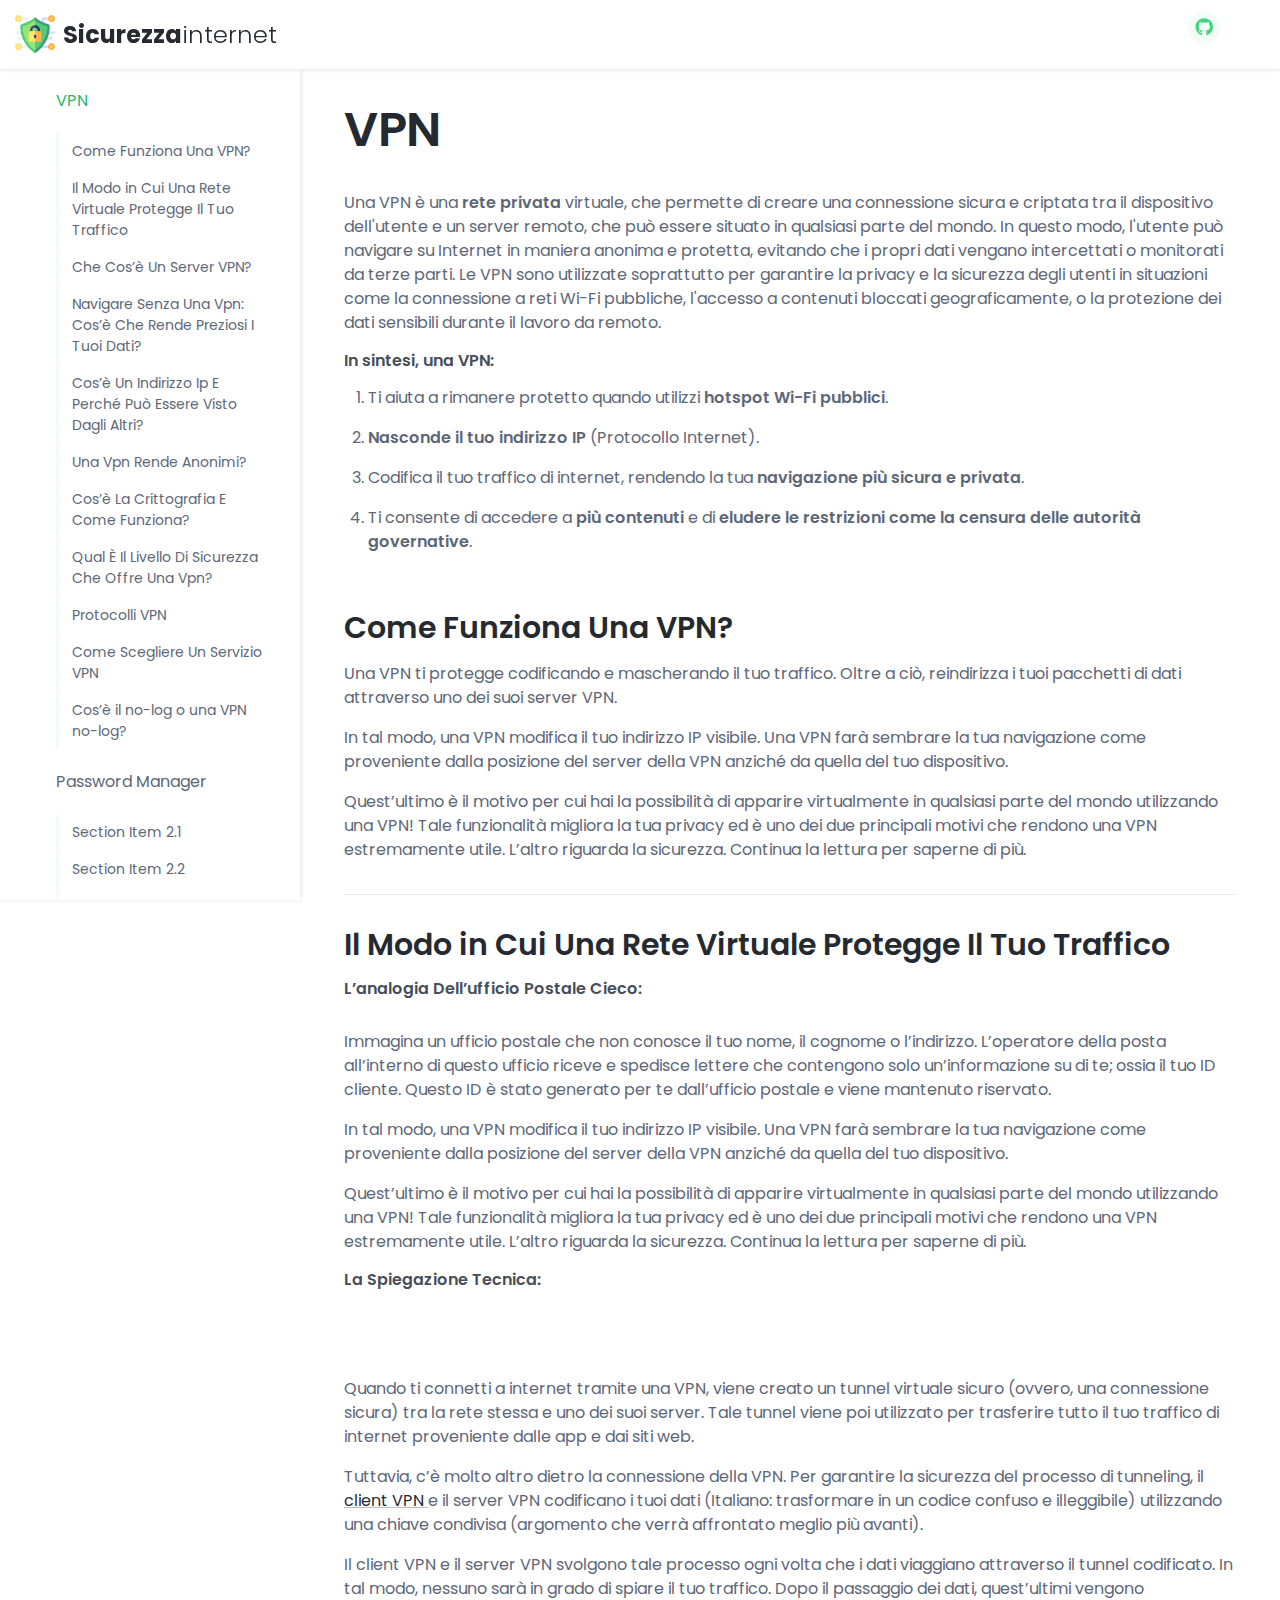
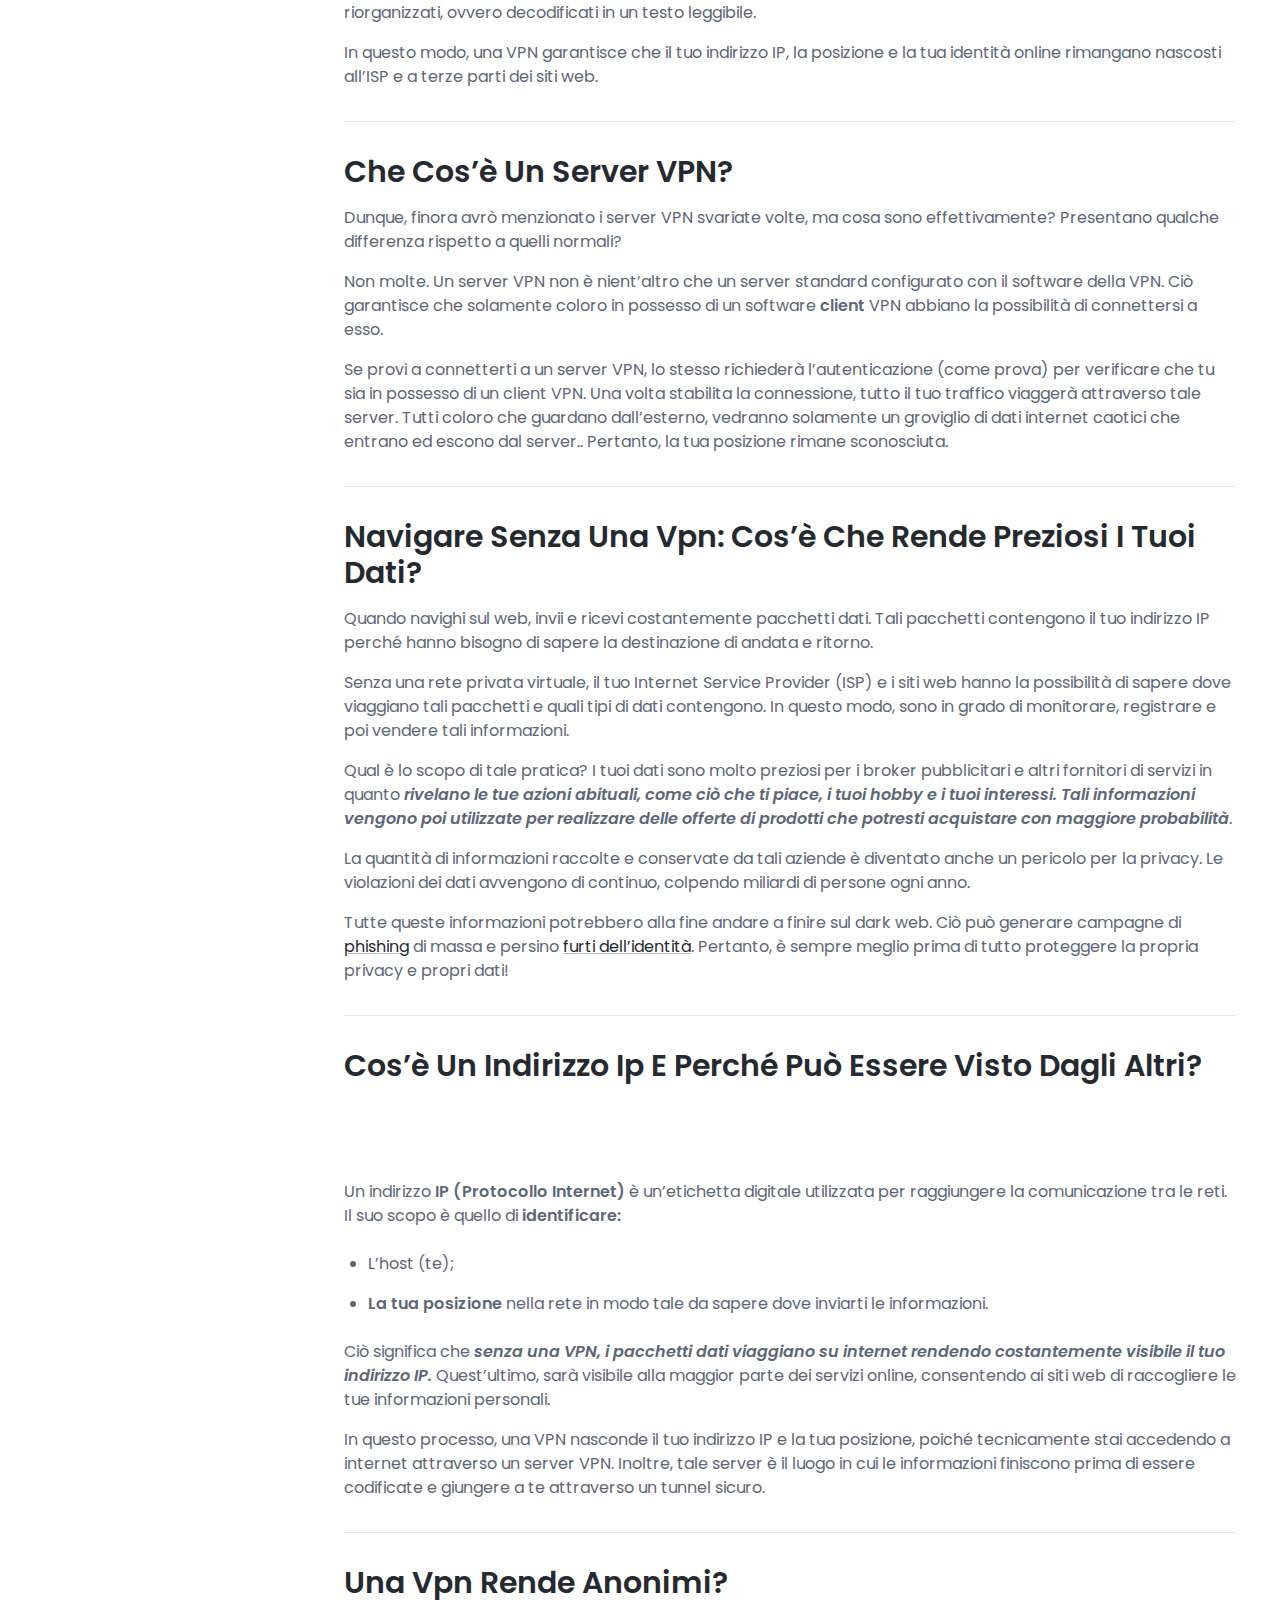
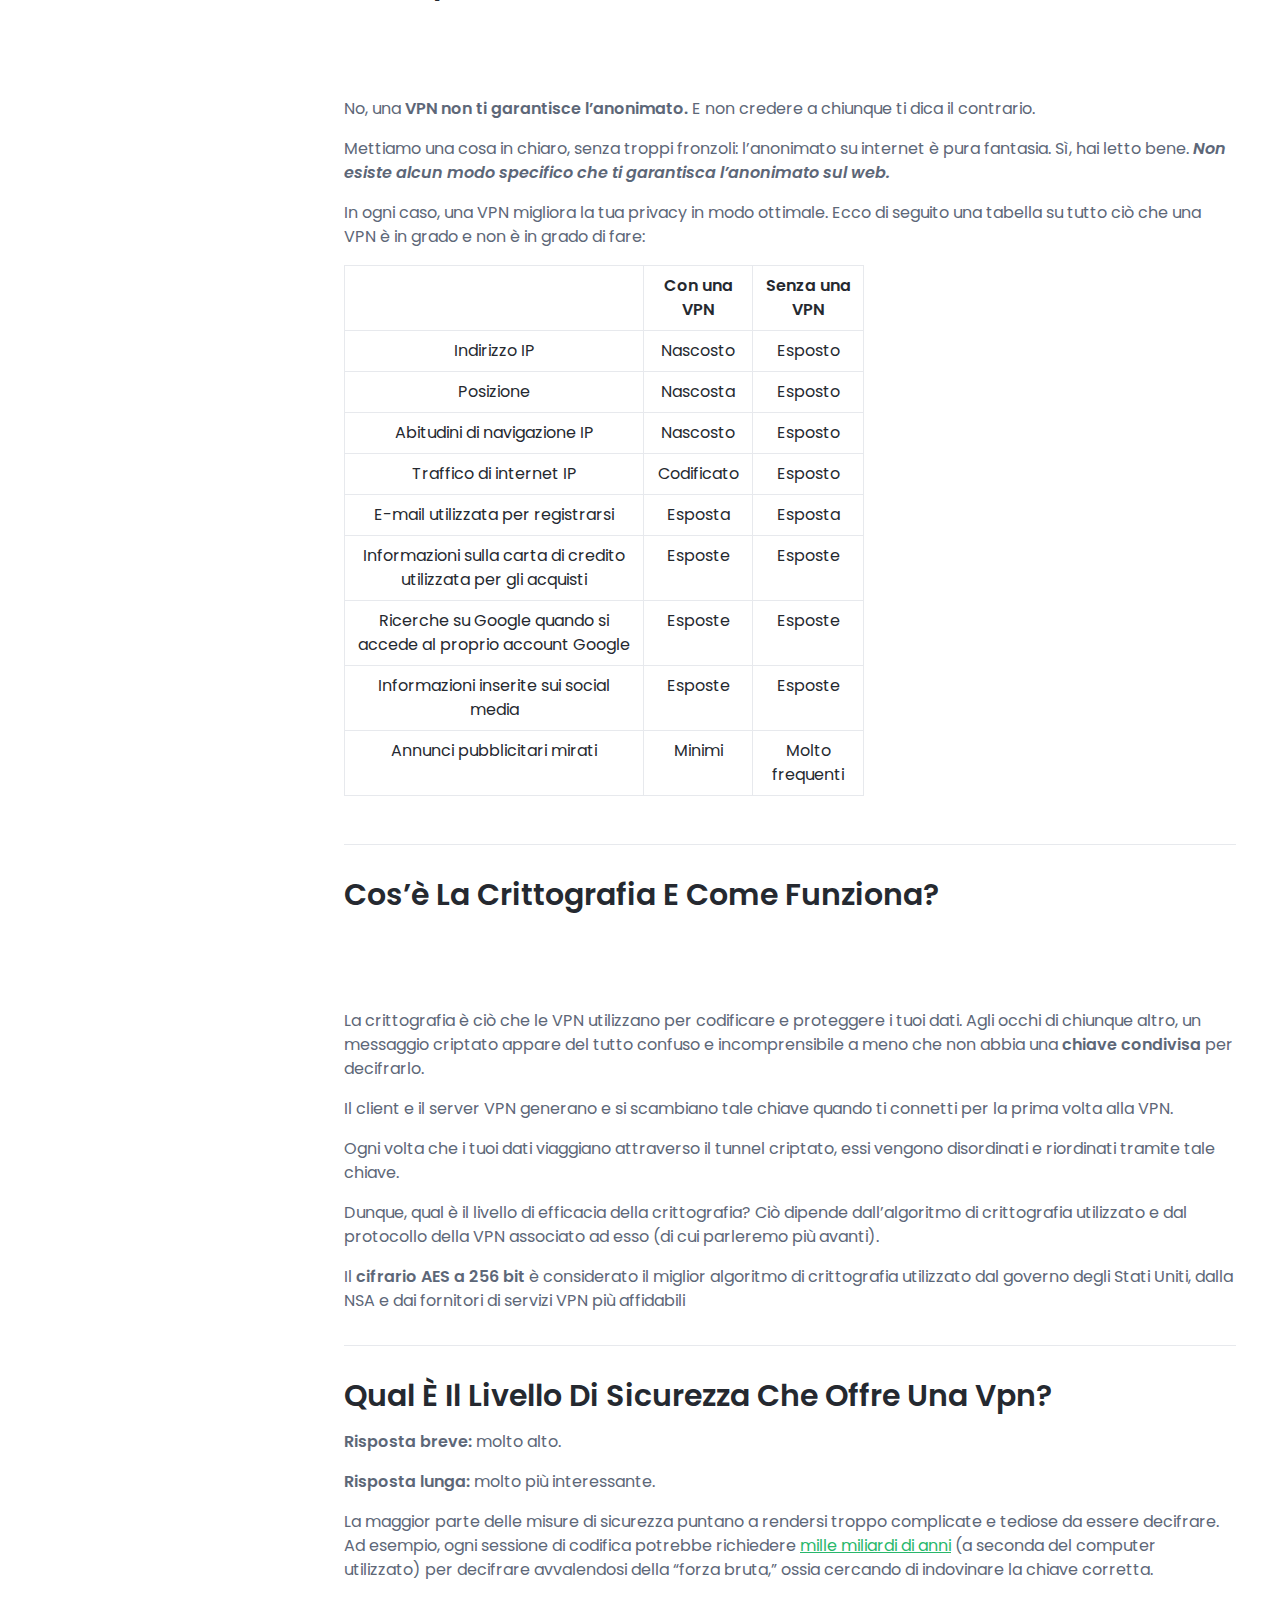
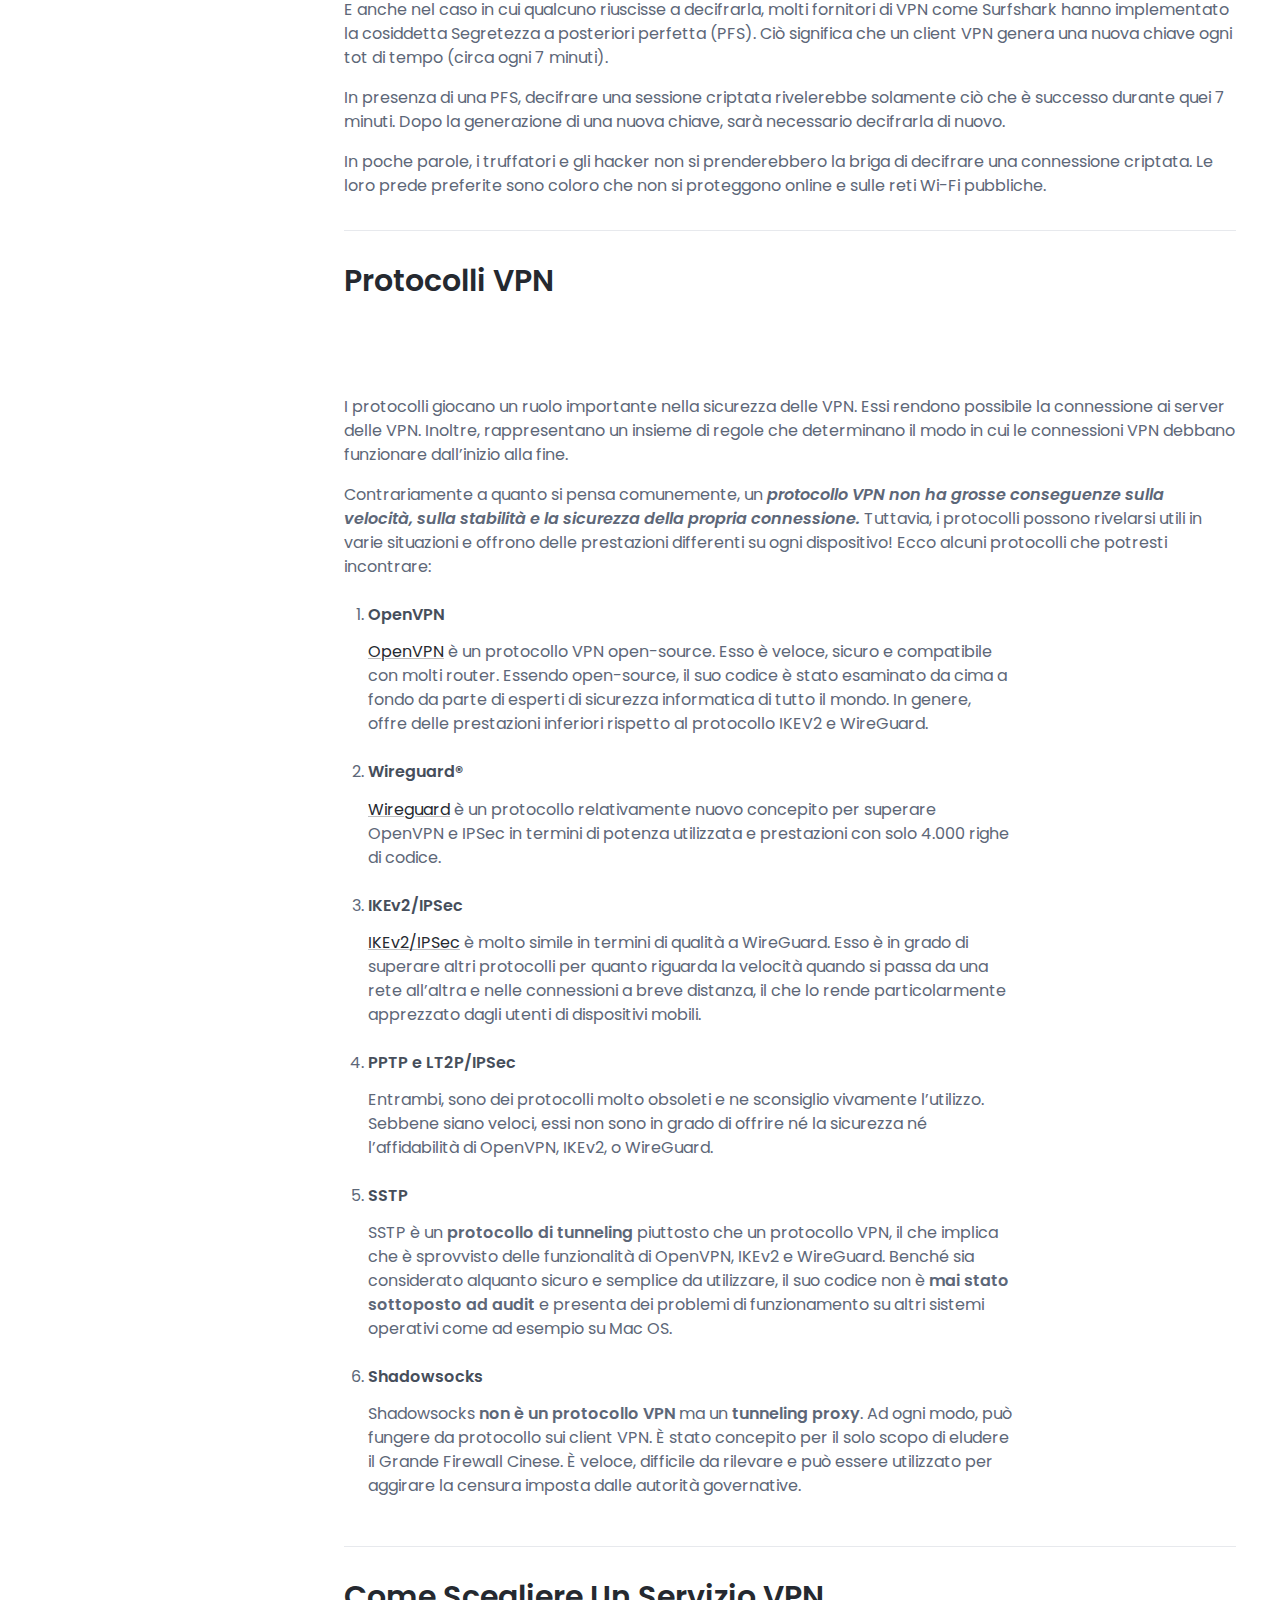
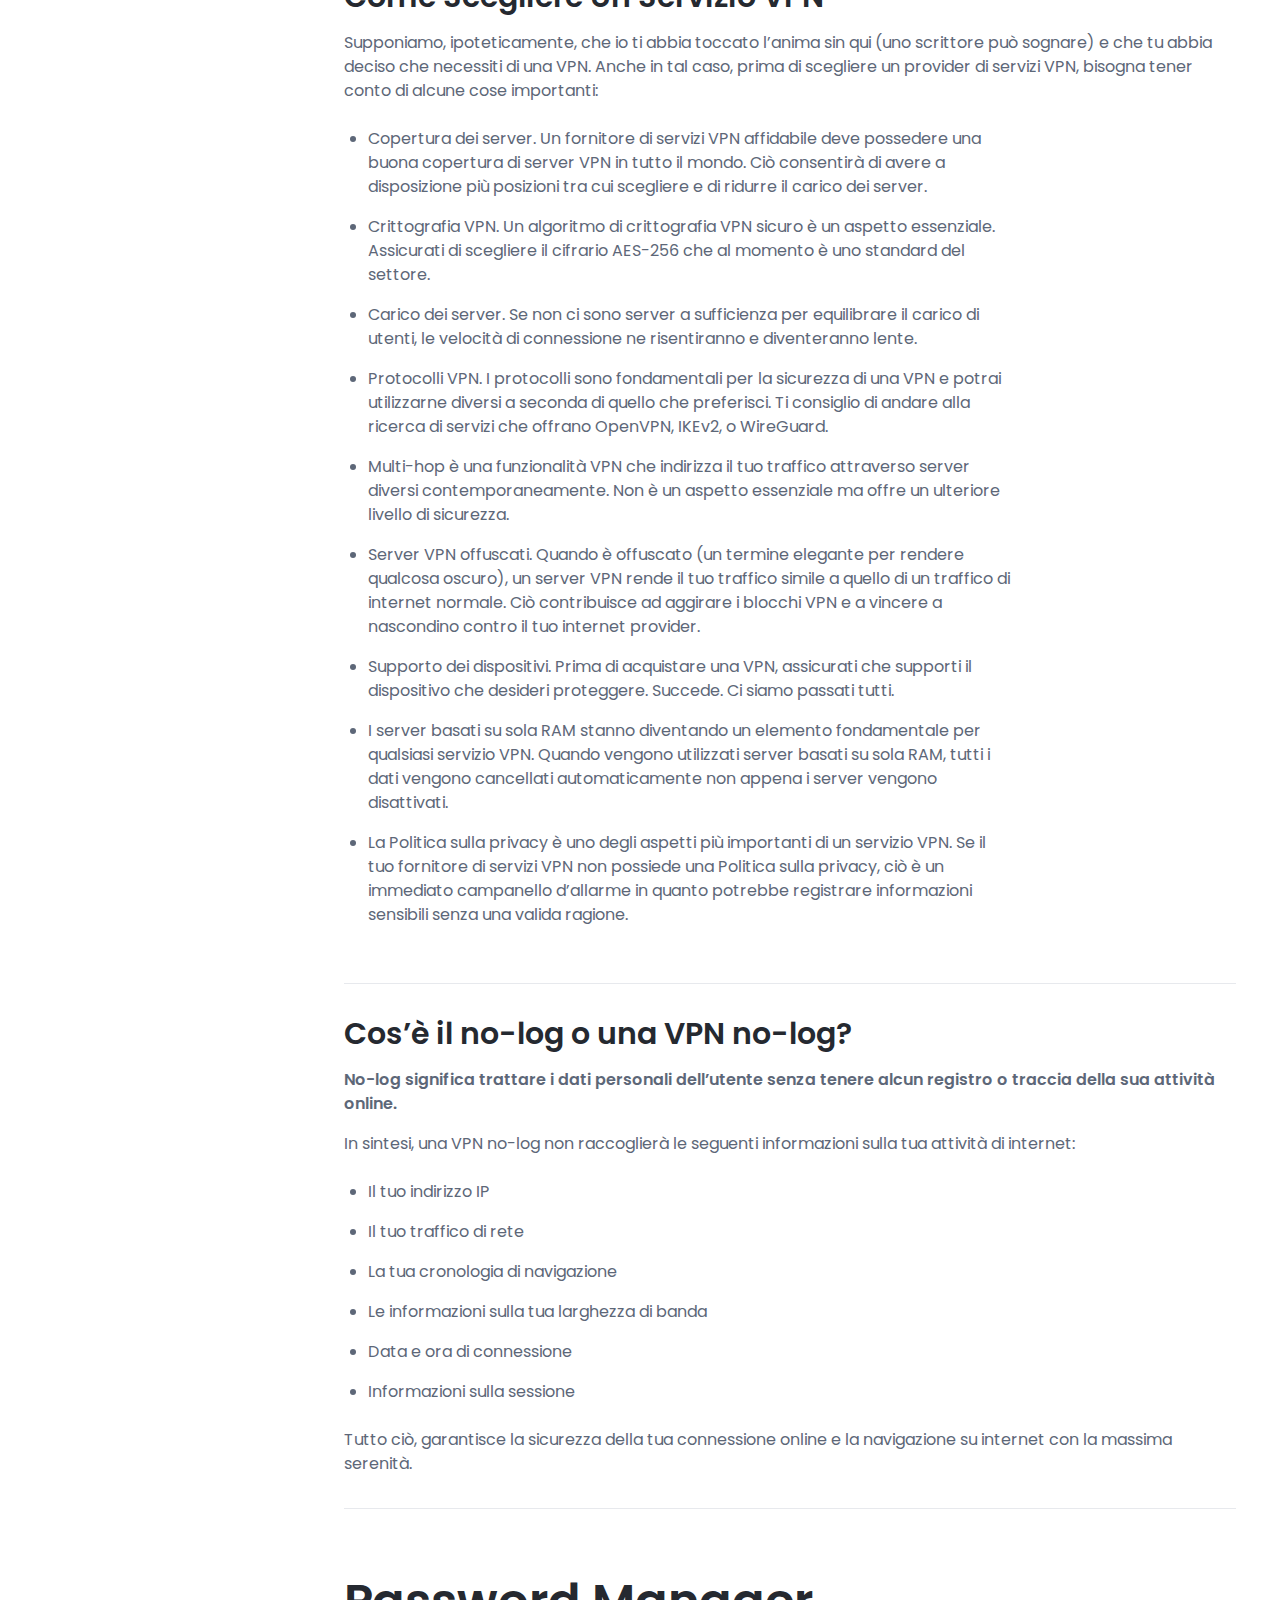
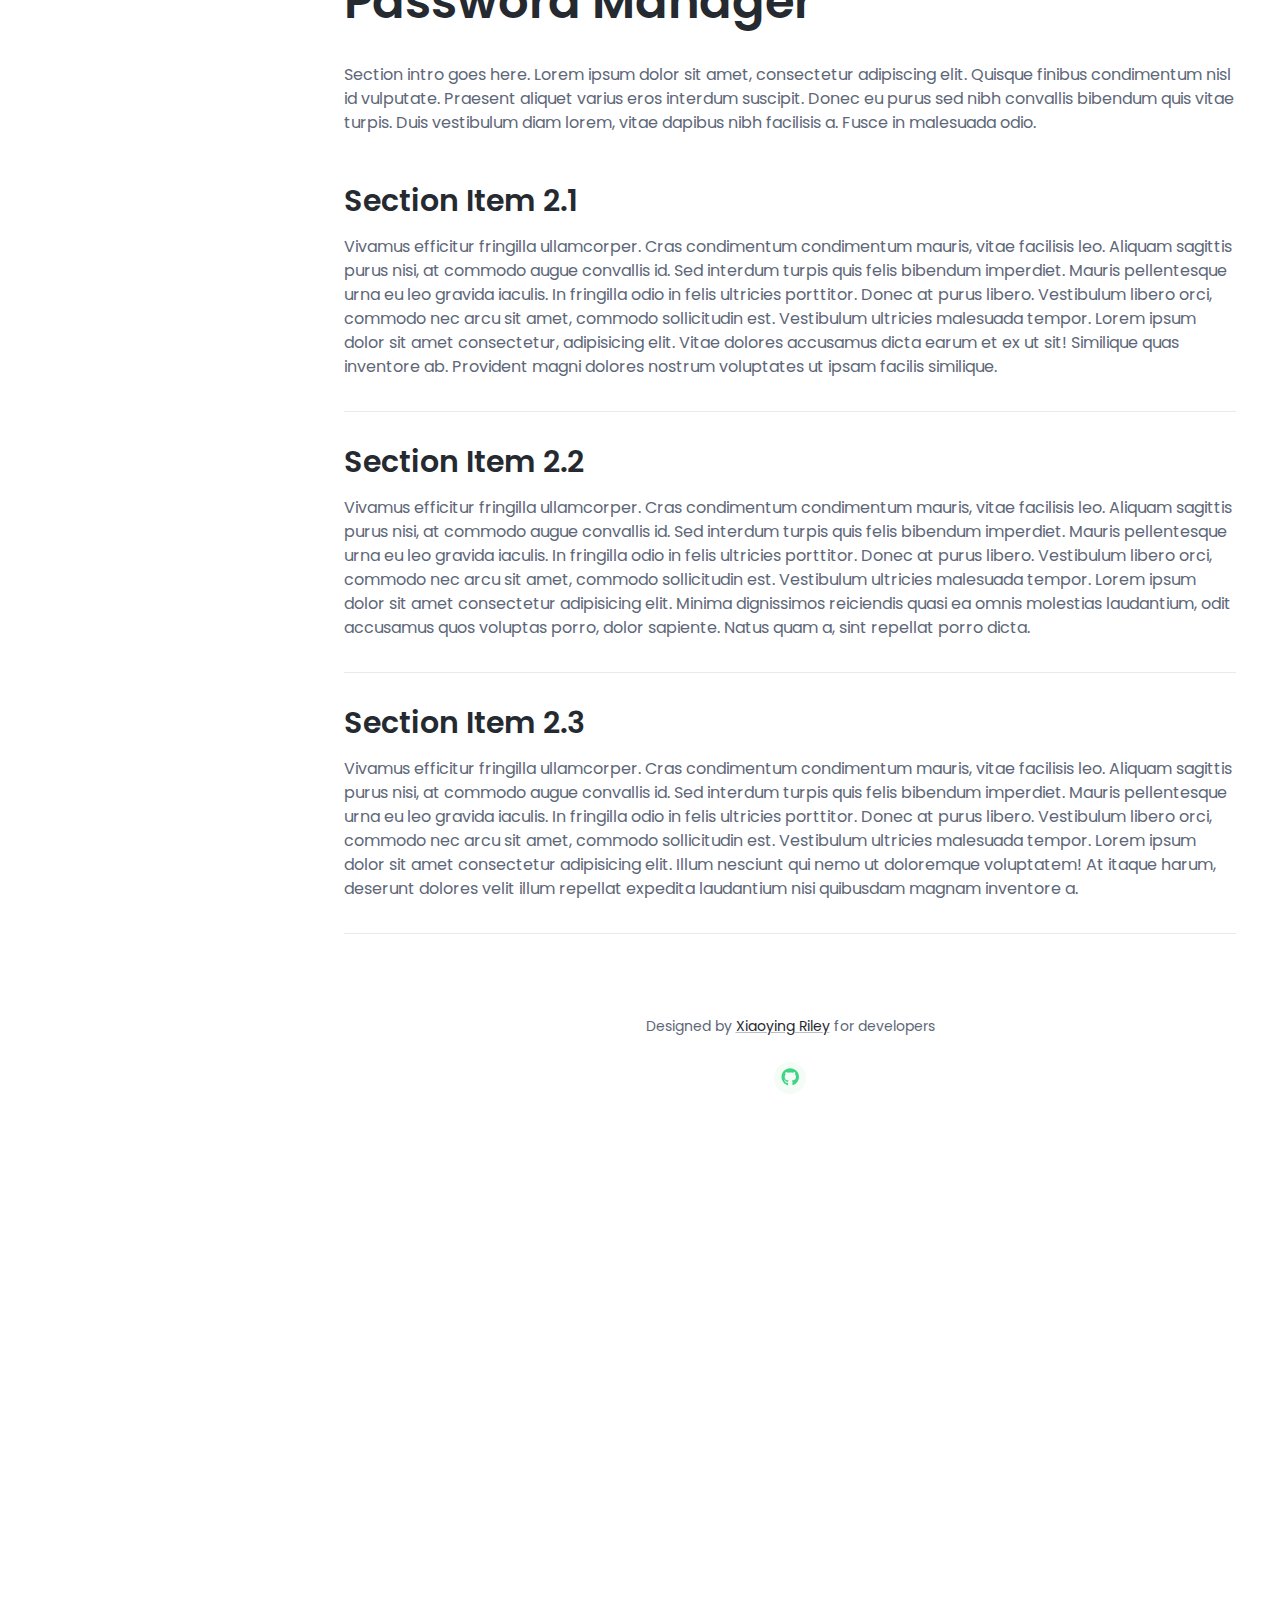
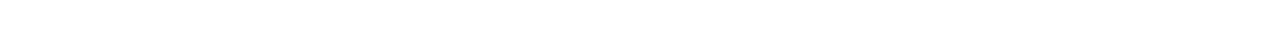
==== index.html @ 1e72dd36 "meta data" ====
<!DOCTYPE html>
<html lang="it">

<head>
    <title>Sicurezza Internet</title>

    <!-- Meta -->
    <meta charset="utf-8">
    <meta http-equiv="X-UA-Compatible" content="IE=edge">
    <meta name="viewport" content="width=device-width, initial-scale=1.0">

    <meta name="description" content="Educazione Civica Sicurezza Internet 5C-I">
    <meta name="author" content="Autori:Cadena Zambrano Jair Junior Colombo Simone Damico William Malagesi Valerio Moraru Liviu">
    <link rel="shortcut icon" href="assets/icons/navbar/cyber-security.png">

    <!-- Google Font -->
    <link href="https://fonts.googleapis.com/css?family=Poppins:300,400,500,600,700&display=swap" rel="stylesheet">

    <!-- FontAwesome JS-->
    <script defer src="assets/fontawesome/js/all.min.js"></script>
    <script defer src="assets/js/modal.js"></script>

    <!-- Plugins CSS -->
    <link rel="stylesheet" href="assets/css/atom-one-dark.min.css">
    <link rel="stylesheet" href="assets/plugins/simplelightbox/simple-lightbox.min.css">

    <!-- Theme CSS -->
    <link id="theme-style" rel="stylesheet" href="assets/css/theme.css">

</head>

<body class="docs-page">
    <header class="header fixed-top">
        <div class="branding docs-branding">
            <div class="container-fluid position-relative py-2">
                <div class="docs-logo-wrapper">
                    <button id="docs-sidebar-toggler" class="docs-sidebar-toggler docs-sidebar-visible me-2 d-xl-none"
                        type="button">
                        <span></span>
                        <span></span>
                        <span></span>
                    </button>
                    <div class="site-logo"><a class="navbar-brand" href="index.html"><img class="logo-icon me-2"
                                style="width: 40px; height: 40px;" src="assets/icons/navbar/cyber-security.png"
                                alt="logo"><span class="logo-text">Sicurezza<span
                                    class="text-alt">internet</span></span></a></div>
                </div><!--//docs-logo-wrapper-->
                <div class="docs-top-utilities d-flex justify-content-end align-items-center">
                    <div class="top-search-box d-none d-lg-flex">
                        <!-- <form id="searchForm" class="search-form" action="javascript:search();">
                            <input id="searchItem" type="text" placeholder="Search" name="search"
                                class="form-control search-input">
                            <button id="go" type="button" class="btn search-btn" value="Search"
                                onclick="document.getElementById('searchForm').submit(); return false;"><i
                                    class="fas fa-search"></i></button>
                        </form> -->
                    </div>

                    <ul class="social-list list-inline mx-md-3 mx-lg-5 mb-0 d-none d-lg-flex">
                        <li class="list-inline-item"><a
                                href="https://github.com/TheBaldFrog/EdCivicaSicurezzaInternet"><i
                                    class="fab fa-github fa-fw"></i></a></li>
                    </ul><!--//social-list-->
                    <!-- <a href="https://themes.3rdwavemedia.com/bootstrap-templates/startup/coderdocs-free-bootstrap-5-documentation-template-for-software-projects/"
                        class="btn btn-primary d-none d-lg-flex">Download</a> -->
                </div><!--//docs-top-utilities-->
            </div><!--//container-->
        </div><!--//branding-->
    </header><!--//header-->

    <div class="modal fade" tabindex="-1" id="info-modal">
        <div class="modal-dialog modal-dialog-centered modal-dialog-scrollable">
            <div class="modal-content">
                <div class="modal-header">
                    <h5 class="modal-title">Sicurezza Internet</h5>
                    <button type="button" class="btn-close" data-bs-dismiss="modal" aria-label="Close"></button>
                </div>
                <div class="modal-body">
                    <p><b></b></p>
                    <h5 class="d-flex justify-content-center align-items-center">Progetto Educazione Civica</h5>
                    <p>
                        <b>Autori:</b>
                    </p>
                    <ul>
                        <li>Cadena Zambrano Jair Junior</li>
                        <li>Colombo Simone</li>
                        <li>Damico William</li>
                        <li>Malagesi Valerio</li>
                        <li>Moraru Liviu</li>
                    </ul>
                </div>
                <div class="modal-footer">
                    <h6 style="margin-right: 1rem;" class="d-flex justify-content-end align-items-center">5C-I</h6>
                </div>
            </div>
        </div>
    </div>

    <div class="docs-wrapper">
        <div id="docs-sidebar" class="docs-sidebar">
            <div class="top-search-box d-lg-none p-3">
                <form class="">
                    <input type="text" placeholder="Search the docs..." name="search" class="form-control search-input">
                    <button type="submit" class="btn search-btn" value="Search"><i class="fas fa-search"></i></button>
                </form>
            </div>
            <nav id="docs-nav" class="docs-nav navbar">
                <ul class="section-items list-unstyled nav flex-column pb-3">
                    <li class="nav-item section-title"><a class="nav-link scrollto " href="#section-1"><span
                                class="theme-icon-holder me-2"><i class="fas"></i></span>VPN</a>
                    </li>
                    <li class="nav-item"><a class="nav-link scrollto" href="#item-1-1">Come Funziona Una VPN?</a></li>
                    <li class="nav-item"><a class="nav-link scrollto" href="#item-1-2">Il Modo in Cui Una Rete Virtuale
                            Protegge Il Tuo Traffico</a></li>
                    <li class="nav-item"><a class="nav-link scrollto" href="#item-1-3">Che Cos’è Un Server VPN?</a></li>
                    <li class="nav-item"><a class="nav-link scrollto" href="#item-1-4">Navigare Senza Una Vpn: Cos’è Che
                            Rende Preziosi I Tuoi Dati?</a></li>
                    <li class="nav-item"><a class="nav-link scrollto" href="#item-1-5">Cos’è Un Indirizzo Ip E Perché
                            Può Essere Visto Dagli Altri?</a></li>
                    <li class="nav-item"><a class="nav-link scrollto" href="#item-1-6">Una Vpn Rende Anonimi?</a></li>
                    <li class="nav-item"><a class="nav-link scrollto" href="#item-1-7">Cos’è La Crittografia E Come
                            Funziona?</a></li>
                    <li class="nav-item"><a class="nav-link scrollto" href="#item-1-8">Qual È Il Livello Di Sicurezza
                            Che Offre Una Vpn?</a></li>
                    <li class="nav-item"><a class="nav-link scrollto" href="#item-1-9">Protocolli VPN</a></li>
                    <li class="nav-item"><a class="nav-link scrollto" href="#item-1-10">Come Scegliere Un Servizio
                            VPN</a></li>
                    <li class="nav-item"><a class="nav-link scrollto" href="#item-1-11">Cos’è il no-log o una VPN
                            no-log?</a></li>
                    <!-- #section-1 -->
                    <li class="nav-item section-title mt-3"><a class="nav-link scrollto" href="#section-2"><span
                                class="theme-icon-holder me-2"><i class="fas"></i></span>Password Manager</a>
                    </li>
                    <li class="nav-item"><a class="nav-link scrollto" href="#item-2-1">Section Item 2.1</a></li>
                    <li class="nav-item"><a class="nav-link scrollto" href="#item-2-2">Section Item 2.2</a></li>
                    <li class="nav-item"><a class="nav-link scrollto" href="#item-2-3">Section Item 2.3</a></li>


                </ul>

            </nav><!--//docs-nav-->
        </div>
        <div class="docs-content">
            <div class="container"> <!-- col-9-->
                <article class="docs-article" id="section-1">
                    <header class="docs-header">
                        <h1 class="docs-heading">VPN</h1>
                        <section class="docs-intro">
                            <p>Una VPN è una <b>rete privata</b> virtuale, che permette di creare una connessione sicura
                                e
                                criptata tra il dispositivo dell'utente e un server remoto, che può essere situato in
                                qualsiasi parte del mondo. In questo modo, l'utente può navigare su Internet in maniera
                                anonima e protetta, evitando che i propri dati vengano intercettati o monitorati da
                                terze parti. Le VPN sono utilizzate soprattutto per garantire la privacy e la sicurezza
                                degli utenti in situazioni come la connessione a reti Wi-Fi pubbliche, l'accesso a
                                contenuti bloccati geograficamente, o la protezione dei dati sensibili durante il lavoro
                                da remoto.</p>
                        </section>
                        <h5>In sintesi, una VPN: </h5>
                        <ol>
                            <li>Ti aiuta a rimanere protetto quando utilizzi <b>hotspot Wi-Fi pubblici</b>.</li>
                            <li><b>Nasconde il tuo indirizzo IP</b> (Protocollo Internet).</li>
                            <li>Codifica il tuo traffico di internet, rendendo la tua <b>navigazione più sicura e
                                    privata</b>.</li>
                            <li>Ti consente di accedere a <b>più contenuti</b> e di <b>eludere le restrizioni come la
                                    censura delle autorità governative</b>.</li>
                        </ol>
                    </header>

                    <section class="docs-section" id="item-1-1">
                        <h2 class="section-heading">Come Funziona Una VPN?</h2>
                        <p>Una VPN ti protegge codificando e mascherando il tuo traffico. Oltre a ciò, reindirizza i
                            tuoi pacchetti di dati attraverso uno dei suoi server VPN.</p>
                        <p>In tal modo, una VPN modifica il tuo indirizzo IP visibile. Una VPN farà sembrare la tua
                            navigazione come proveniente dalla posizione del server della VPN anziché da quella del tuo
                            dispositivo.</p>
                        <p>Quest’ultimo è il motivo per cui hai la possibilità di apparire virtualmente in qualsiasi
                            parte del mondo utilizzando una VPN! Tale funzionalità migliora la tua privacy ed è uno dei
                            due principali motivi che rendono una VPN estremamente utile. L’altro riguarda la sicurezza.
                            Continua la lettura per saperne di più.</p>
                    </section>

                    <section class="docs-section" id="item-1-2">
                        <h2 class="section-heading">Il Modo in Cui Una Rete Virtuale Protegge Il Tuo Traffico</h2>
                        <h5>L’analogia Dell’ufficio Postale Cieco:</h5> <br>
                        <p>Immagina un ufficio postale che non conosce il tuo nome, il cognome o l’indirizzo.
                            L’operatore della posta all’interno di questo ufficio riceve e spedisce lettere che
                            contengono solo un’informazione su di te; ossia il tuo ID cliente. Questo ID è stato
                            generato per te dall’ufficio postale e viene mantenuto riservato.</p>
                        <p>In tal modo, una VPN modifica il tuo indirizzo IP visibile. Una VPN farà sembrare la tua
                            navigazione come proveniente dalla posizione del server della VPN anziché da quella del tuo
                            dispositivo.</p>
                        <p>Quest’ultimo è il motivo per cui hai la possibilità di apparire virtualmente in qualsiasi
                            parte del mondo utilizzando una VPN! Tale funzionalità migliora la tua privacy ed è uno dei
                            due principali motivi che rendono una VPN estremamente utile. L’altro riguarda la sicurezza.
                            Continua la lettura per saperne di più.</p>
                        <h5>La Spiegazione Tecnica:</h5> <br>
                        <div class="simplelightbox-gallery row mb-3 justify-content-center align-items-center">
                            <div class="col-12 col-md-7 mb-3">
                                <a href="https://surfshark.com/wp-content/uploads/2022/09/What_is_VPN_IT-1024x501.png"><img
                                        class="figure-img img-fluid shadow rounded"
                                        src="https://surfshark.com/wp-content/uploads/2022/09/What_is_VPN_IT-1024x501.png"
                                        alt="" title="" /></a>
                            </div>
                        </div>

                        <p>Quando ti connetti a internet tramite una VPN, viene creato un tunnel virtuale sicuro
                            (ovvero, una connessione sicura) tra la rete stessa e uno dei suoi server. Tale tunnel viene
                            poi utilizzato per trasferire tutto il tuo traffico di internet proveniente dalle app e dai
                            siti web.</p>
                        <p>Tuttavia, c’è molto altro dietro la connessione della VPN. Per garantire la sicurezza del
                            processo di tunneling, il <a class="theme-link"
                                href="https://www.punto-informatico.it/migliori-vpn-2023/" target="_blank"> client VPN
                            </a> e il server VPN codificano i tuoi dati (Italiano:
                            trasformare in un codice confuso e illeggibile) utilizzando una chiave condivisa (argomento
                            che verrà affrontato meglio più avanti).</p>
                        <p>Il client VPN e il server VPN svolgono tale processo ogni volta che i dati viaggiano
                            attraverso il tunnel codificato. In tal modo, nessuno sarà in grado di spiare il tuo
                            traffico. Dopo il passaggio dei dati, quest’ultimi vengono riorganizzati, ovvero
                            decodificati in un testo leggibile.</p>
                        <p>In questo modo, una VPN garantisce che il tuo indirizzo IP, la posizione e la tua identità
                            online rimangano nascosti all’ISP e a terze parti dei siti web.</p>
                    </section>

                    <section class="docs-section" id="item-1-3">
                        <h2 class="section-heading">Che Cos’è Un Server VPN?</h2>
                        <p>Dunque, finora avrò menzionato i server VPN svariate volte, ma cosa sono effettivamente?
                            Presentano qualche differenza rispetto a quelli normali?</p>
                        <p>Non molte. Un server VPN non è nient’altro che un server standard configurato con il software
                            della VPN. Ciò garantisce che solamente coloro in possesso di un software <b>client</b> VPN
                            abbiano
                            la possibilità di connettersi a esso.</p>
                        <p>Se provi a connetterti a un server VPN, lo stesso richiederà l’autenticazione (come prova)
                            per verificare che tu sia in possesso di un client VPN. Una volta stabilita la connessione,
                            tutto il tuo traffico viaggerà attraverso tale server. Tutti coloro che guardano
                            dall’esterno, vedranno solamente un groviglio di dati internet caotici che entrano ed escono
                            dal server.. Pertanto, la tua posizione rimane sconosciuta.</p>
                    </section>

                    <section class="docs-section" id="item-1-4">
                        <h2 class="section-heading">Navigare Senza Una Vpn: Cos’è Che Rende Preziosi I Tuoi Dati?</h2>
                        <p>Quando navighi sul web, invii e ricevi costantemente pacchetti dati. Tali pacchetti
                            contengono il tuo indirizzo IP perché hanno bisogno di sapere la destinazione di andata e
                            ritorno.</p>
                        <p>Senza una rete privata virtuale, il tuo Internet Service Provider (ISP) e i siti web hanno la
                            possibilità di sapere dove viaggiano tali pacchetti e quali tipi di dati contengono. In
                            questo modo, sono in grado di monitorare, registrare e poi vendere tali informazioni. </p>
                        <p>Qual è lo scopo di tale pratica? I tuoi dati sono molto preziosi per i broker pubblicitari e
                            altri fornitori di servizi in quanto <b><i>rivelano le tue azioni abituali, come ciò che ti
                                    piace,
                                    i tuoi hobby e i tuoi interessi. Tali informazioni vengono poi utilizzate per
                                    realizzare
                                    delle offerte di prodotti che potresti acquistare con maggiore probabilità</i></b>.
                        </p>
                        <p>La quantità di informazioni raccolte e conservate da tali aziende è diventato anche un
                            pericolo per la privacy. Le violazioni dei dati avvengono di continuo, colpendo miliardi di
                            persone ogni anno.</p>
                        <p>Tutte queste informazioni potrebbero alla fine andare a finire sul dark web. Ciò può generare
                            campagne di <a class="theme-link"
                                href="https://surfshark.com/blog/what-is-phishing">phishing</a> di massa e persino
                            <a class="theme-link"
                                href="https://surfshark.com/blog/what-can-someone-do-with-your-ssn">furti
                                dell’identità</a>. Pertanto, è sempre meglio prima
                            di tutto proteggere la propria privacy e propri dati!
                        </p>
                    </section>

                    <section class="docs-section" id="item-1-5">
                        <h2 class="section-heading">Cos’è Un Indirizzo Ip E Perché Può Essere Visto Dagli Altri?</h2>
                        <br>
                        <div class="simplelightbox-gallery row mb-3 justify-content-center align-items-center">
                            <div class="col-12 col-md-7 mb-3">
                                <a href="https://surfshark.com/wp-content/uploads/2021/06/what-is-vpn6-1024x501.png"><img
                                        class="figure-img img-fluid shadow rounded"
                                        src="https://surfshark.com/wp-content/uploads/2021/06/what-is-vpn6-1024x501.png"
                                        alt="" title="" /></a>
                            </div>
                        </div>
                        <p>Un indirizzo <b>IP (Protocollo Internet)</b> è un’etichetta digitale utilizzata per
                            raggiungere la
                            comunicazione tra le reti. Il suo scopo è quello di <b>identificare:</b></p>

                        <ul>
                            <li>L’host (te);</li>
                            <li><b>La tua posizione</b> nella rete in modo tale da sapere dove inviarti le informazioni.
                            </li>
                        </ul>

                        <p>Ciò significa che <b><i>senza una VPN, i pacchetti dati viaggiano su internet rendendo
                                    costantemente visibile il tuo indirizzo IP.</i></b> Quest’ultimo, sarà visibile alla
                            maggior parte
                            dei servizi online, consentendo ai siti web di raccogliere le tue informazioni personali.
                        </p>
                        <p>In questo processo, una VPN nasconde il tuo indirizzo IP e la tua posizione, poiché
                            tecnicamente stai accedendo a internet attraverso un server VPN. Inoltre, tale server è il
                            luogo in cui le informazioni finiscono prima di essere codificate e giungere a te attraverso
                            un tunnel sicuro.</p>
                    </section>

                    <section class="docs-section" id="item-1-6">
                        <h2 class="section-heading">Una Vpn Rende Anonimi?</h2>
                        <br>
                        <div class="simplelightbox-gallery row mb-3 justify-content-center align-items-center">
                            <div class="col-12 col-md-7 mb-3">
                                <a href="https://surfshark.com/wp-content/uploads/2021/06/what-is-vpn2-1024x501.png"><img
                                        class="figure-img img-fluid shadow rounded"
                                        src="https://surfshark.com/wp-content/uploads/2021/06/what-is-vpn2-1024x501.png"
                                        alt="" title="" /></a>
                            </div>
                        </div>
                        <p>No, una <b>VPN non ti garantisce l’anonimato.</b> E non credere a chiunque ti dica il
                            contrario.</p>

                        <p>Mettiamo una cosa in chiaro, senza troppi fronzoli: l’anonimato su internet è pura fantasia.
                            Sì, hai letto bene. <b><i>Non esiste alcun modo specifico che ti garantisca l’anonimato sul
                                    web.</i></b>
                        </p>
                        <p>In ogni caso, una VPN migliora la tua privacy in modo ottimale. Ecco di seguito una tabella
                            su tutto ciò che una VPN è in grado e non è in grado di fare:</p>

                        <div class="table-responsive col-md-7">
                            <table style="text-align: center;" class="table table-bordered ">
                                <tbody>
                                    <tr>
                                        <th class="theme-bg-light"></th>
                                        <td><b>Con una VPN</b></td>
                                        <td><b>Senza una VPN</b></td>
                                    </tr>
                                    <tr>
                                        <td>Indirizzo IP</td>
                                        <td>Nascosto</td>
                                        <td>Esposto</td>
                                    </tr>
                                    <tr>
                                        <td>Posizione</td>
                                        <td>Nascosta</td>
                                        <td>Esposto</td>
                                    </tr>
                                    <tr>
                                        <td>Abitudini di navigazione
                                            IP</td>
                                        <td>Nascosto</td>
                                        <td>Esposto</td>
                                    </tr>
                                    <tr>
                                        <td>Traffico di internet
                                            IP</td>
                                        <td>Codificato</td>
                                        <td>Esposto</td>
                                    </tr>
                                    <tr>
                                        <td>E-mail utilizzata per registrarsi
                                        </td>
                                        <td>Esposta</td>
                                        <td>Esposta</td>
                                    </tr>
                                    <tr>
                                        <td>Informazioni sulla carta di credito utilizzata per gli acquisti</td>
                                        <td>Esposte</td>
                                        <td>Esposte</td>
                                    </tr>
                                    <tr>
                                        <td>Ricerche su Google quando si accede al proprio account Google</td>
                                        <td>Esposte</td>
                                        <td>Esposte</td>
                                    </tr>
                                    <tr>
                                        <td>Informazioni inserite sui social media</td>
                                        <td>Esposte</td>
                                        <td>Esposte</td>
                                    </tr>
                                    <tr>
                                        <td>Annunci pubblicitari mirati</td>
                                        <td>Minimi</td>
                                        <td>Molto frequenti</td>
                                    </tr>

                                </tbody>
                            </table>
                        </div><!--//table-responsive-->
                    </section>

                    <section class="docs-section" id="item-1-7">
                        <h2 class="section-heading">Cos’è La Crittografia E Come Funziona?</h2>
                        <br>
                        <div class="simplelightbox-gallery row mb-3 justify-content-center align-items-center">
                            <div class="col-12 col-md-7 mb-3">
                                <a
                                    href="https://surfshark.com/wp-content/uploads/2022/09/What-is-encryption-IT-1024x501.png"><img
                                        class="figure-img img-fluid shadow rounded"
                                        src="https://surfshark.com/wp-content/uploads/2022/09/What-is-encryption-IT-1024x501.png"
                                        alt="" title="" /></a>
                            </div>
                        </div>
                        <p>La crittografia è ciò che le VPN utilizzano per codificare e proteggere i tuoi dati. Agli
                            occhi di chiunque altro, un messaggio criptato appare del tutto confuso e incomprensibile a
                            meno che non abbia una <b>chiave condivisa</b> per decifrarlo.</p>
                        <p>Il client e il server VPN generano e si scambiano tale chiave quando ti connetti per la prima
                            volta alla VPN.</p>

                        <p>Ogni volta che i tuoi dati viaggiano attraverso il tunnel criptato, essi vengono disordinati
                            e riordinati tramite tale chiave.</p>
                        <p>Dunque, qual è il livello di efficacia della crittografia? Ciò dipende dall’algoritmo di
                            crittografia utilizzato e dal protocollo della VPN associato ad esso (di cui parleremo più
                            avanti).</p>
                        <p>Il <b>cifrario AES a 256 bit</b> è considerato il miglior algoritmo di crittografia
                            utilizzato dal
                            governo degli Stati Uniti, dalla NSA e dai fornitori di servizi VPN più affidabili</p>
                    </section>

                    <section class="docs-section" id="item-1-8">
                        <h2 class="section-heading">Qual È Il Livello Di Sicurezza Che Offre Una Vpn?</h2>
                        <p><b>Risposta breve:</b> molto alto.</p>
                        <p><b>Risposta lunga:</b> molto più interessante.</p>
                        <p>La maggior parte delle misure di sicurezza puntano a rendersi troppo complicate e tediose da
                            essere decifrare. Ad esempio, ogni sessione di codifica potrebbe richiedere <a
                                class="theme-lin"
                                href="https://www.thesslstore.com/blog/what-is-256-bit-encryption/">mille miliardi
                                di anni</a> (a seconda del computer utilizzato) per decifrare avvalendosi della “forza
                            bruta,”
                            ossia cercando di indovinare la chiave corretta. </p>
                        <p>E anche nel caso in cui qualcuno riuscisse a decifrarla, molti fornitori di VPN come
                            Surfshark hanno implementato la cosiddetta Segretezza a posteriori perfetta (PFS). Ciò
                            significa che un client VPN genera una nuova chiave ogni tot di tempo (circa ogni 7 minuti).
                        </p>

                        <p>In presenza di una PFS, decifrare una sessione criptata rivelerebbe solamente ciò che è
                            successo durante quei 7 minuti. Dopo la generazione di una nuova chiave, sarà necessario
                            decifrarla di nuovo.</p>
                        <p>In poche parole, i truffatori e gli hacker non si prenderebbero la briga di decifrare una
                            connessione criptata. Le loro prede preferite sono coloro che non si proteggono online e
                            sulle reti Wi-Fi pubbliche.</p>
                    </section>

                    <section class="docs-section" id="item-1-9">
                        <h2 class="section-heading">Protocolli VPN</h2>
                        <br>
                        <div class="simplelightbox-gallery row mb-3 justify-content-center align-items-center">
                            <div class="col-12 col-md-7 mb-3">
                                <a href="https://surfshark.com/wp-content/uploads/2020/02/Protocols-2-1024x501.png"><img
                                        class="figure-img img-fluid shadow rounded"
                                        src="https://surfshark.com/wp-content/uploads/2020/02/Protocols-2-1024x501.png"
                                        alt="" title="" /></a>
                            </div>
                        </div>

                        <p>I protocolli giocano un ruolo importante nella sicurezza delle VPN. Essi rendono possibile la
                            connessione ai server delle VPN. Inoltre, rappresentano un insieme di regole che determinano
                            il modo in cui le connessioni VPN debbano funzionare dall’inizio alla fine. </p>
                        <p>Contrariamente a quanto si pensa comunemente, un <b><i>protocollo VPN non ha grosse
                                    conseguenze
                                    sulla velocità, sulla stabilità e la sicurezza della propria connessione.</i></b>
                            Tuttavia, i
                            protocolli possono rivelarsi utili in varie situazioni e offrono delle prestazioni
                            differenti su ogni dispositivo! Ecco alcuni protocolli che potresti incontrare:</p>

                        <ol class="col-md-9">
                            <li>
                                <h5>OpenVPN</h5>
                            </li>
                            <p> <a class="theme-link" href="https://openvpn.net/faq/what-is-openvpn/">OpenVPN</a> è un
                                protocollo VPN open-source. Esso è veloce, sicuro e compatibile con molti
                                router. Essendo open-source, il suo codice è stato esaminato da cima a fondo da parte di
                                esperti di sicurezza informatica di tutto il mondo. In genere, offre delle prestazioni
                                inferiori rispetto al protocollo IKEV2 e WireGuard.</p>
                            <li>
                                <h5>Wireguard®</h5>
                            </li>
                            <p> <a class="theme-link" href="https://www.wireguard.com/">Wireguard</a> è un
                                protocollo relativamente nuovo concepito per superare OpenVPN e IPSec in termini di
                                potenza utilizzata e prestazioni con solo 4.000 righe di codice.</p>
                            <li>
                                <h5>IKEv2/IPSec</h5>
                            </li>
                            <p> <a class="theme-link" href="https://surfshark.com/blog/ikev2-vpn">IKEv2/IPSec</a> è
                                molto simile in termini di qualità a WireGuard. Esso è in grado di superare altri
                                protocolli per quanto riguarda la velocità quando si passa da una rete all’altra e nelle
                                connessioni a breve distanza, il che lo rende particolarmente apprezzato dagli utenti di
                                dispositivi mobili.</p>
                            <li>
                                <h5>PPTP e LT2P/IPSec</h5>
                            </li>
                            <p> Entrambi, sono dei protocolli molto obsoleti e ne sconsiglio vivamente l’utilizzo.
                                Sebbene siano veloci, essi non sono in grado di offrire né la sicurezza né
                                l’affidabilità di OpenVPN, IKEv2, o WireGuard.</p>
                            <li>
                                <h5>SSTP</h5>
                            </li>
                            <p> SSTP è un <b>protocollo di tunneling</b> piuttosto che un protocollo VPN, il che implica
                                che è
                                sprovvisto delle funzionalità di OpenVPN, IKEv2 e WireGuard. Benché sia considerato
                                alquanto sicuro e semplice da utilizzare, il suo codice non è <b>mai stato sottoposto ad
                                    audit</b> e presenta dei problemi di funzionamento su altri sistemi operativi come
                                ad
                                esempio su Mac OS.</p>
                            <li>
                                <h5>Shadowsocks</h5>
                            </li>
                            <p>Shadowsocks <b>non è un protocollo VPN</b> ma un <b>tunneling proxy</b>. Ad ogni modo,
                                può fungere da
                                protocollo sui client VPN. È stato concepito per il solo scopo di eludere il Grande
                                Firewall Cinese. È veloce, difficile da rilevare e può essere utilizzato per aggirare la
                                censura imposta dalle autorità governative.</p>
                        </ol>
                    </section>

                    <section class="docs-section" id="item-1-10">
                        <h2 class="section-heading">Come Scegliere Un Servizio VPN</h2>
                        <p>Supponiamo, ipoteticamente, che io ti abbia toccato l’anima sin qui (uno scrittore può
                            sognare) e che tu abbia deciso che necessiti di una VPN.

                            Anche in tal caso, prima di scegliere un provider di servizi VPN, bisogna tener conto di
                            alcune cose importanti: </p>
                        <ul class="col-9">
                            <li>Copertura dei server. Un fornitore di servizi VPN affidabile deve possedere una buona
                                copertura di server VPN in tutto il mondo. Ciò consentirà di avere a disposizione più
                                posizioni tra cui scegliere e di ridurre il carico dei server.
                            </li>
                            <li>Crittografia VPN. Un algoritmo di crittografia VPN sicuro è un aspetto essenziale.
                                Assicurati di scegliere il cifrario AES-256 che al momento è uno standard del settore.
                            </li>
                            <li>
                                Carico dei server. Se non ci sono server a sufficienza per equilibrare il carico di
                                utenti, le velocità di connessione ne risentiranno e diventeranno lente.
                            </li>
                            <li>
                                Protocolli VPN. I protocolli sono fondamentali per la sicurezza di una VPN e potrai
                                utilizzarne diversi a seconda di quello che preferisci. Ti consiglio di andare alla
                                ricerca di servizi che offrano OpenVPN, IKEv2, o WireGuard.
                            </li>
                            <li>
                                Multi-hop è una funzionalità VPN che indirizza il tuo traffico attraverso server diversi
                                contemporaneamente. Non è un aspetto essenziale ma offre un ulteriore livello di
                                sicurezza.
                            </li>
                            <li>
                                Server VPN offuscati. Quando è offuscato (un termine elegante per rendere qualcosa
                                oscuro), un server VPN rende il tuo traffico simile a quello di un traffico di internet
                                normale. Ciò contribuisce ad aggirare i blocchi VPN e a vincere a nascondino contro il
                                tuo internet provider.
                            </li>
                            <li>
                                Supporto dei dispositivi. Prima di acquistare una VPN, assicurati che supporti il
                                dispositivo che desideri proteggere. Succede. Ci siamo passati tutti.
                            </li>
                            <li>
                                I server basati su sola RAM stanno diventando un elemento fondamentale per qualsiasi
                                servizio VPN. Quando vengono utilizzati server basati su sola RAM, tutti i dati vengono
                                cancellati automaticamente non appena i server vengono disattivati.
                            </li>
                            <li>
                                La Politica sulla privacy è uno degli aspetti più importanti di un servizio VPN. Se il
                                tuo fornitore di servizi VPN non possiede una Politica sulla privacy, ciò è un immediato
                                campanello d’allarme in quanto potrebbe registrare informazioni sensibili senza una
                                valida ragione.
                            </li>
                        </ul>
                    </section>

                    <section class="docs-section" id="item-1-11">
                        <h2 class="section-heading">Cos’è il no-log o una VPN no-log?</h2>
                        <p><b>No-log significa trattare i dati personali dell’utente senza tenere alcun registro o
                                traccia della sua attività online.</b></p>
                        <p>In sintesi, una VPN no-log non raccoglierà le seguenti informazioni sulla tua attività di
                            internet:</p>
                        <ul>
                            <li>
                                Il tuo indirizzo IP
                            </li>
                            <li>
                                Il tuo traffico di rete
                            </li>
                            <li>
                                La tua cronologia di navigazione
                            </li>
                            <li>
                                Le informazioni sulla tua larghezza di banda
                            </li>
                            <li>
                                Data e ora di connessione
                            </li>
                            <li>
                                Informazioni sulla sessione
                            </li>
                        </ul>
                        <p>Tutto ciò, garantisce la sicurezza della tua connessione online e la navigazione su internet
                            con la massima serenità.
                        </p>
                    </section>
                </article>

                <article class="docs-article" id="section-2">
                    <header class="docs-header">
                        <h1 class="docs-heading">Password Manager</h1>
                        <section class="docs-intro">
                            <p>Section intro goes here. Lorem ipsum dolor sit amet, consectetur adipiscing elit. Quisque
                                finibus condimentum nisl id vulputate. Praesent aliquet varius eros interdum suscipit.
                                Donec eu purus sed nibh convallis bibendum quis vitae turpis. Duis vestibulum diam
                                lorem, vitae dapibus nibh facilisis a. Fusce in malesuada odio.</p>
                        </section><!--//docs-intro-->
                    </header>
                    <section class="docs-section" id="item-2-1">
                        <h2 class="section-heading">Section Item 2.1</h2>
                        <p>Vivamus efficitur fringilla ullamcorper. Cras condimentum condimentum mauris, vitae facilisis
                            leo. Aliquam sagittis purus nisi, at commodo augue convallis id. Sed interdum turpis quis
                            felis bibendum imperdiet. Mauris pellentesque urna eu leo gravida iaculis. In fringilla odio
                            in felis ultricies porttitor. Donec at purus libero. Vestibulum libero orci, commodo nec
                            arcu sit amet, commodo sollicitudin est. Vestibulum ultricies malesuada tempor.
                            Lorem ipsum dolor sit amet consectetur, adipisicing elit. Vitae dolores accusamus dicta
                            earum et ex ut sit! Similique quas inventore ab. Provident magni dolores nostrum voluptates
                            ut ipsam facilis similique.</p>
                    </section><!--//section-->

                    <section class="docs-section" id="item-2-2">
                        <h2 class="section-heading">Section Item 2.2</h2>
                        <p>Vivamus efficitur fringilla ullamcorper. Cras condimentum condimentum mauris, vitae facilisis
                            leo. Aliquam sagittis purus nisi, at commodo augue convallis id. Sed interdum turpis quis
                            felis bibendum imperdiet. Mauris pellentesque urna eu leo gravida iaculis. In fringilla odio
                            in felis ultricies porttitor. Donec at purus libero. Vestibulum libero orci, commodo nec
                            arcu sit amet, commodo sollicitudin est. Vestibulum ultricies malesuada tempor.
                            Lorem ipsum dolor sit amet consectetur adipisicing elit. Minima dignissimos reiciendis quasi
                            ea omnis molestias laudantium, odit accusamus quos voluptas porro, dolor sapiente. Natus
                            quam a, sint repellat porro dicta.</p>
                    </section><!--//section-->

                    <section class="docs-section" id="item-2-3">
                        <h2 class="section-heading">Section Item 2.3</h2>
                        <p>Vivamus efficitur fringilla ullamcorper. Cras condimentum condimentum mauris, vitae facilisis
                            leo. Aliquam sagittis purus nisi, at commodo augue convallis id. Sed interdum turpis quis
                            felis bibendum imperdiet. Mauris pellentesque urna eu leo gravida iaculis. In fringilla odio
                            in felis ultricies porttitor. Donec at purus libero. Vestibulum libero orci, commodo nec
                            arcu sit amet, commodo sollicitudin est. Vestibulum ultricies malesuada tempor.
                            Lorem ipsum dolor sit amet consectetur adipisicing elit. Illum nesciunt qui nemo ut
                            doloremque voluptatem! At itaque harum, deserunt dolores velit illum repellat expedita
                            laudantium nisi quibusdam magnam inventore a.</p>
                    </section><!--//section-->
                </article><!--//docs-article-->

                <footer class="footer">
                    <div class="container text-center py-5">
                        <small class="copyright">Designed by <a class="theme-link" href="http://themes.3rdwavemedia.com"
                                target="_blank">Xiaoying Riley</a> for
                            developers</small>
                        <ul class="social-list list-unstyled pt-4 mb-0">
                            <li class="list-inline-item"><a
                                    href="https://github.com/TheBaldFrog/EdCivicaSicurezzaInternet"><i
                                        class="fab fa-github fa-fw"></i></a></li>
                        </ul><!--//social-list-->
                    </div>
                </footer>
            </div>
        </div>
    </div>

    <!-- Javascript -->
    <script src="assets/plugins/popper.min.js"></script>
    <script src="assets/plugins/bootstrap/js/bootstrap.min.js"></script>


    <!-- Page Specific JS -->
    <script src="assets/plugins/smoothscroll.min.js"></script>
    <script src="https://cdnjs.cloudflare.com/ajax/libs/highlight.js/9.15.8/highlight.min.js"></script>
    <script src="assets/js/highlight-custom.js"></script>
    <script src="assets/plugins/simplelightbox/simple-lightbox.min.js"></script>
    <script src="assets/plugins/gumshoe/gumshoe.polyfills.min.js"></script>
    <script src="assets/js/docs.js"></script>

</body>

</html>
---- assets/css/atom-one-dark.min.css ----
.hljs{display:block;overflow-x:auto;padding:0.5em;color:#abb2bf;background:#282c34}.hljs-comment,.hljs-quote{color:#5c6370;font-style:italic}.hljs-doctag,.hljs-keyword,.hljs-formula{color:#c678dd}.hljs-section,.hljs-name,.hljs-selector-tag,.hljs-deletion,.hljs-subst{color:#e06c75}.hljs-literal{color:#56b6c2}.hljs-string,.hljs-regexp,.hljs-addition,.hljs-attribute,.hljs-meta-string{color:#98c379}.hljs-built_in,.hljs-class .hljs-title{color:#e6c07b}.hljs-attr,.hljs-variable,.hljs-template-variable,.hljs-type,.hljs-selector-class,.hljs-selector-attr,.hljs-selector-pseudo,.hljs-number{color:#d19a66}.hljs-symbol,.hljs-bullet,.hljs-link,.hljs-meta,.hljs-selector-id,.hljs-title{color:#61aeee}.hljs-emphasis{font-style:italic}.hljs-strong{font-weight:bold}.hljs-link{text-decoration:underline}
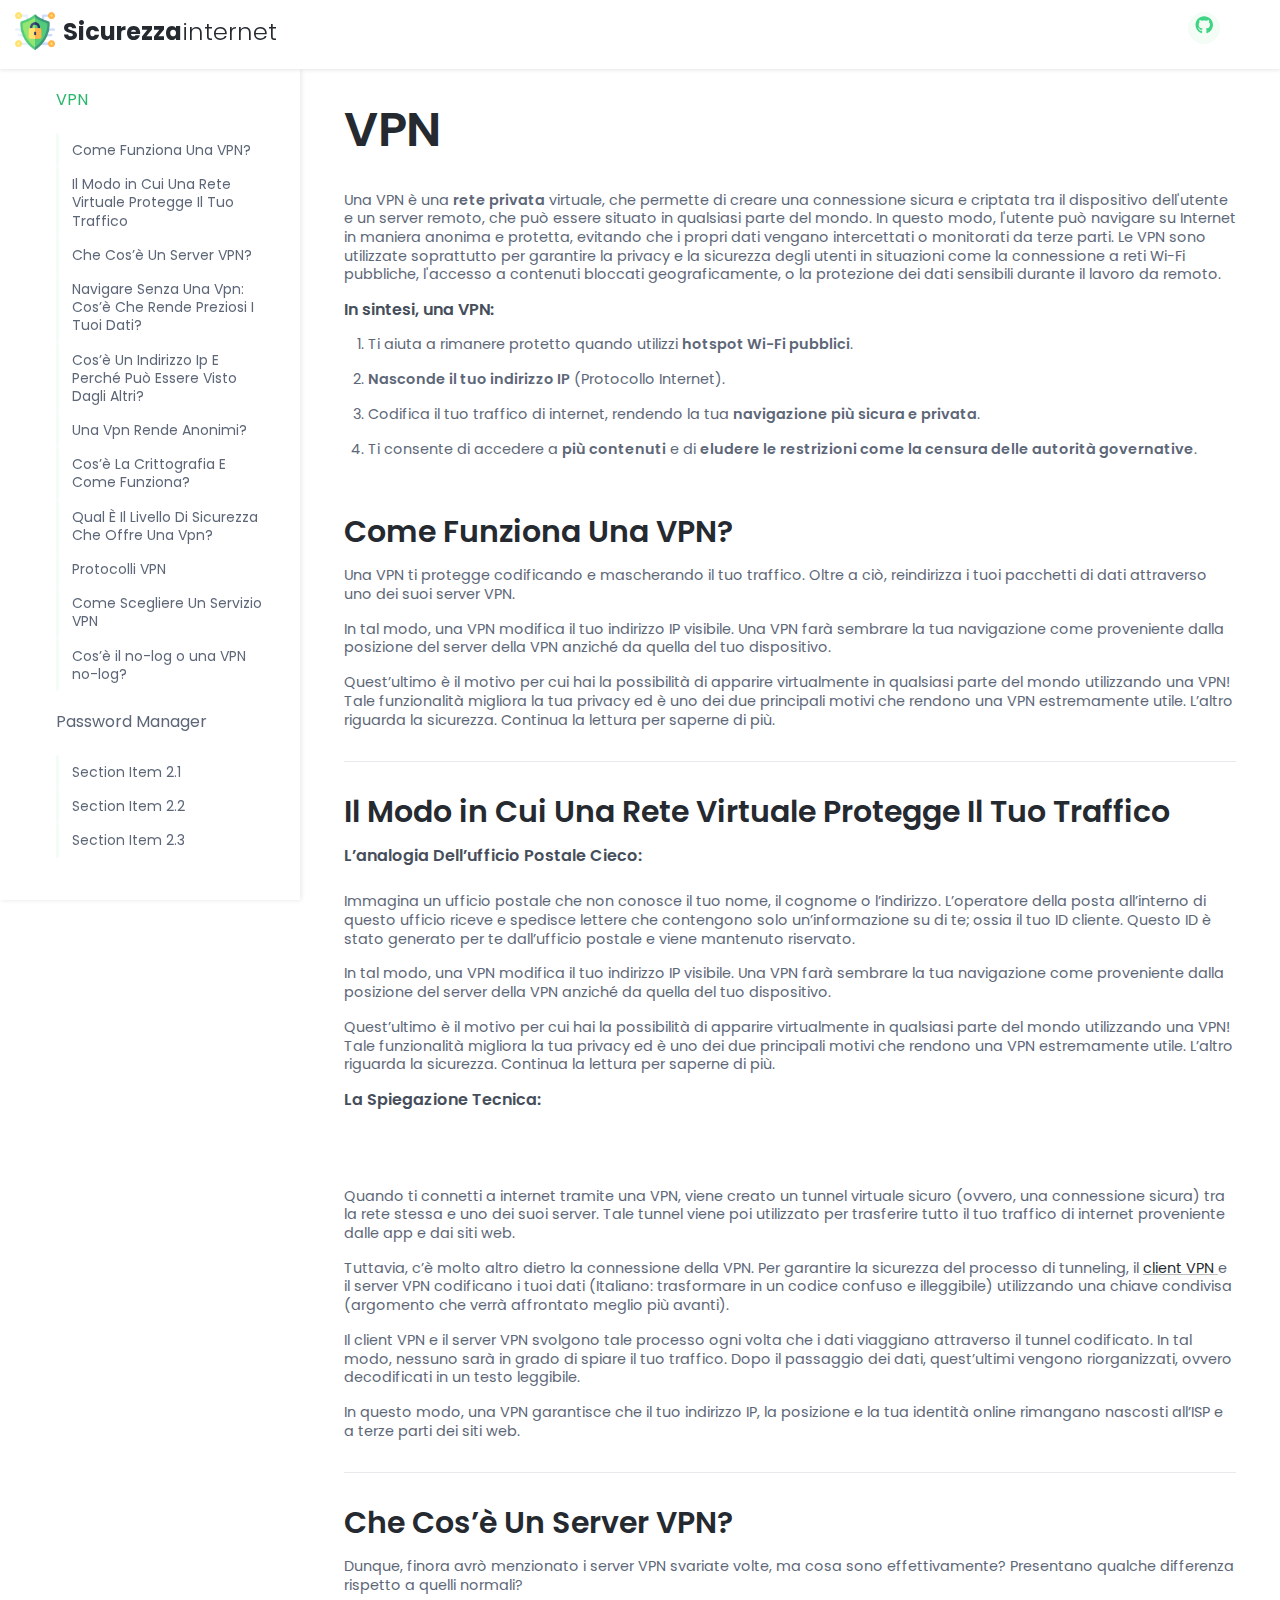
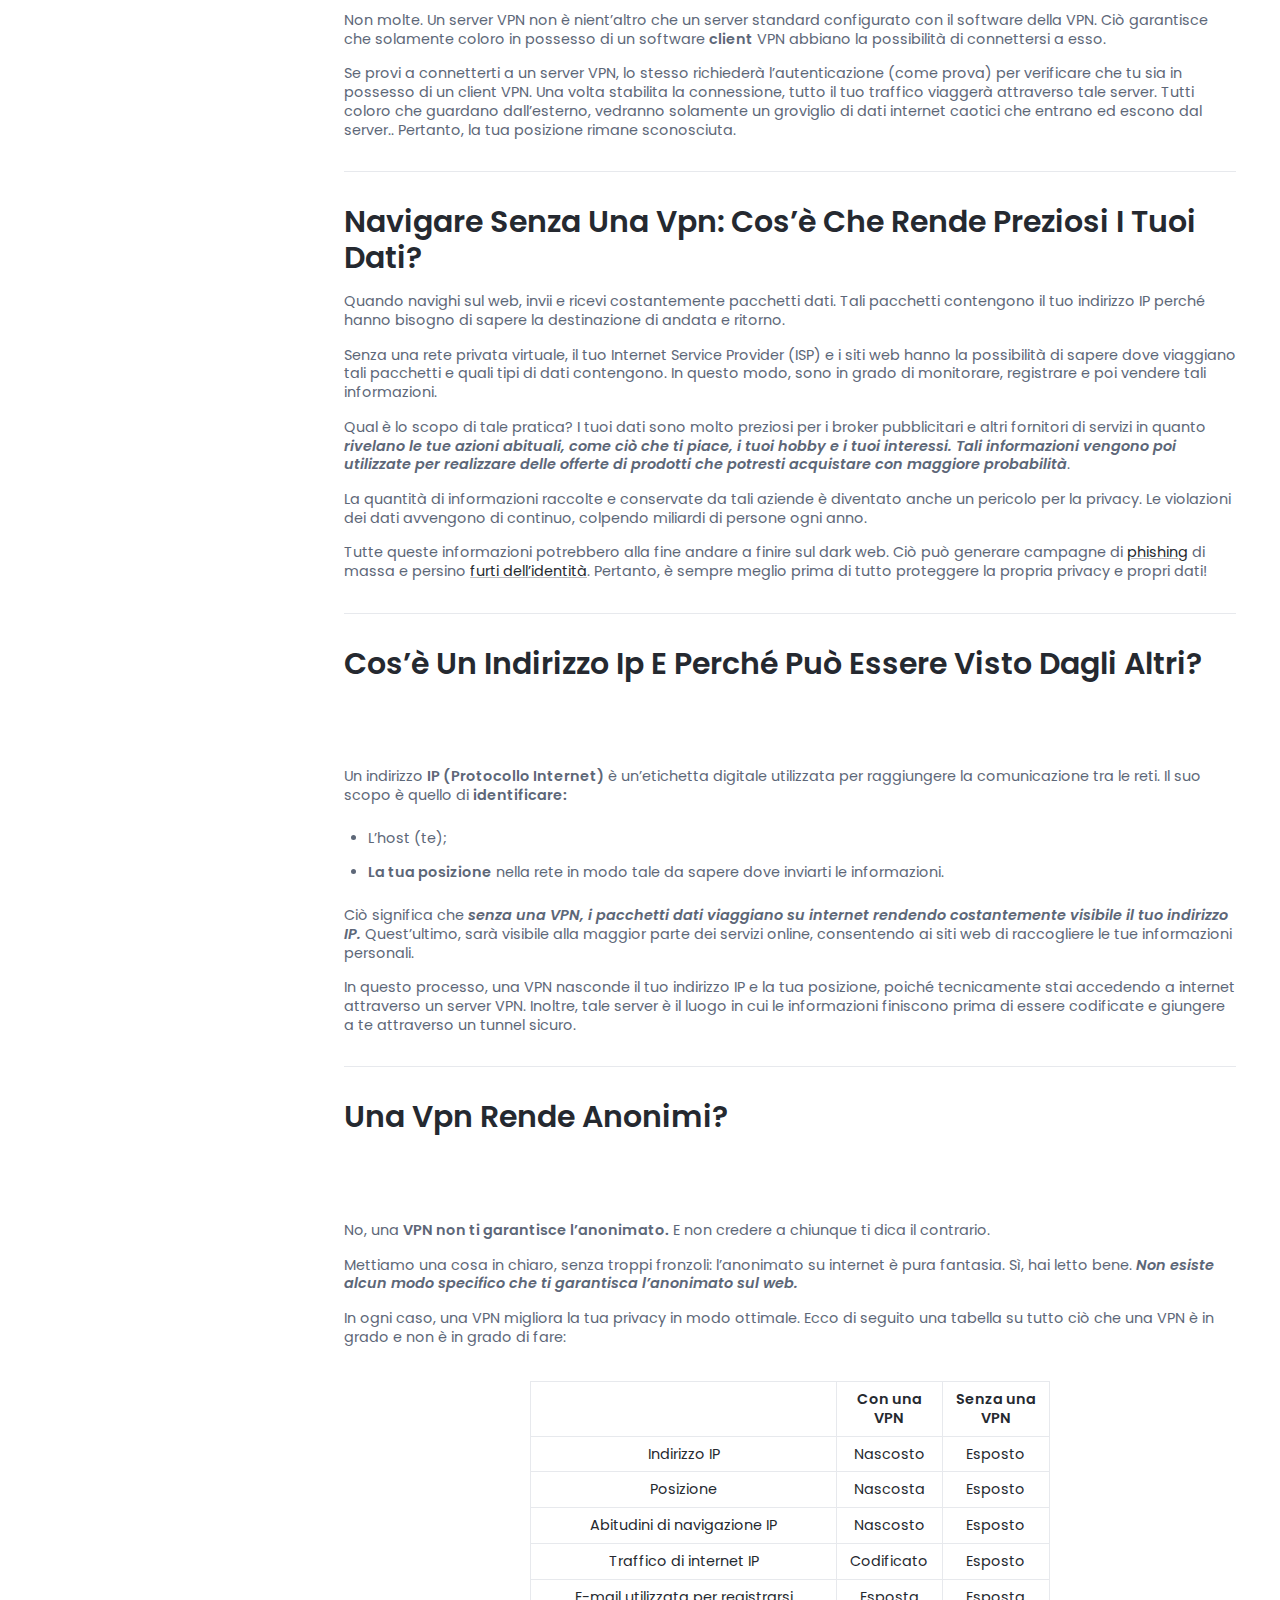
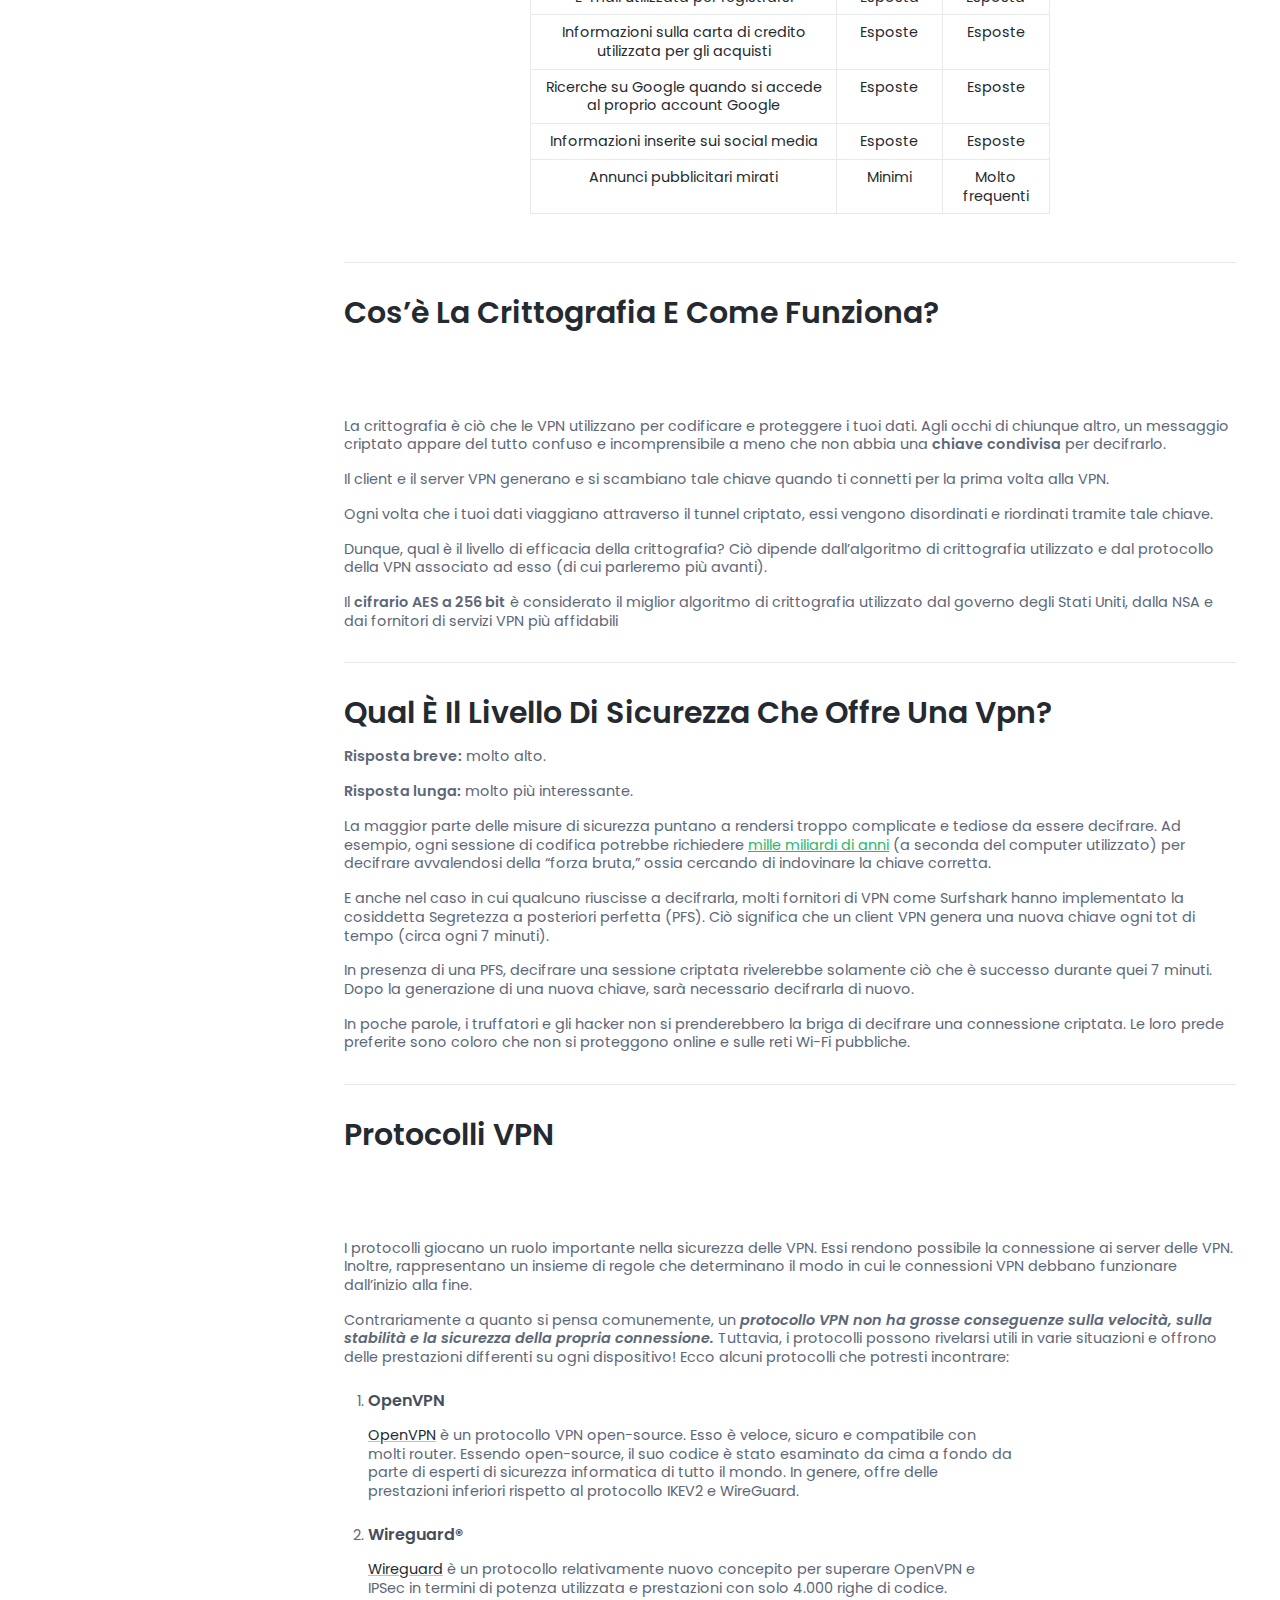
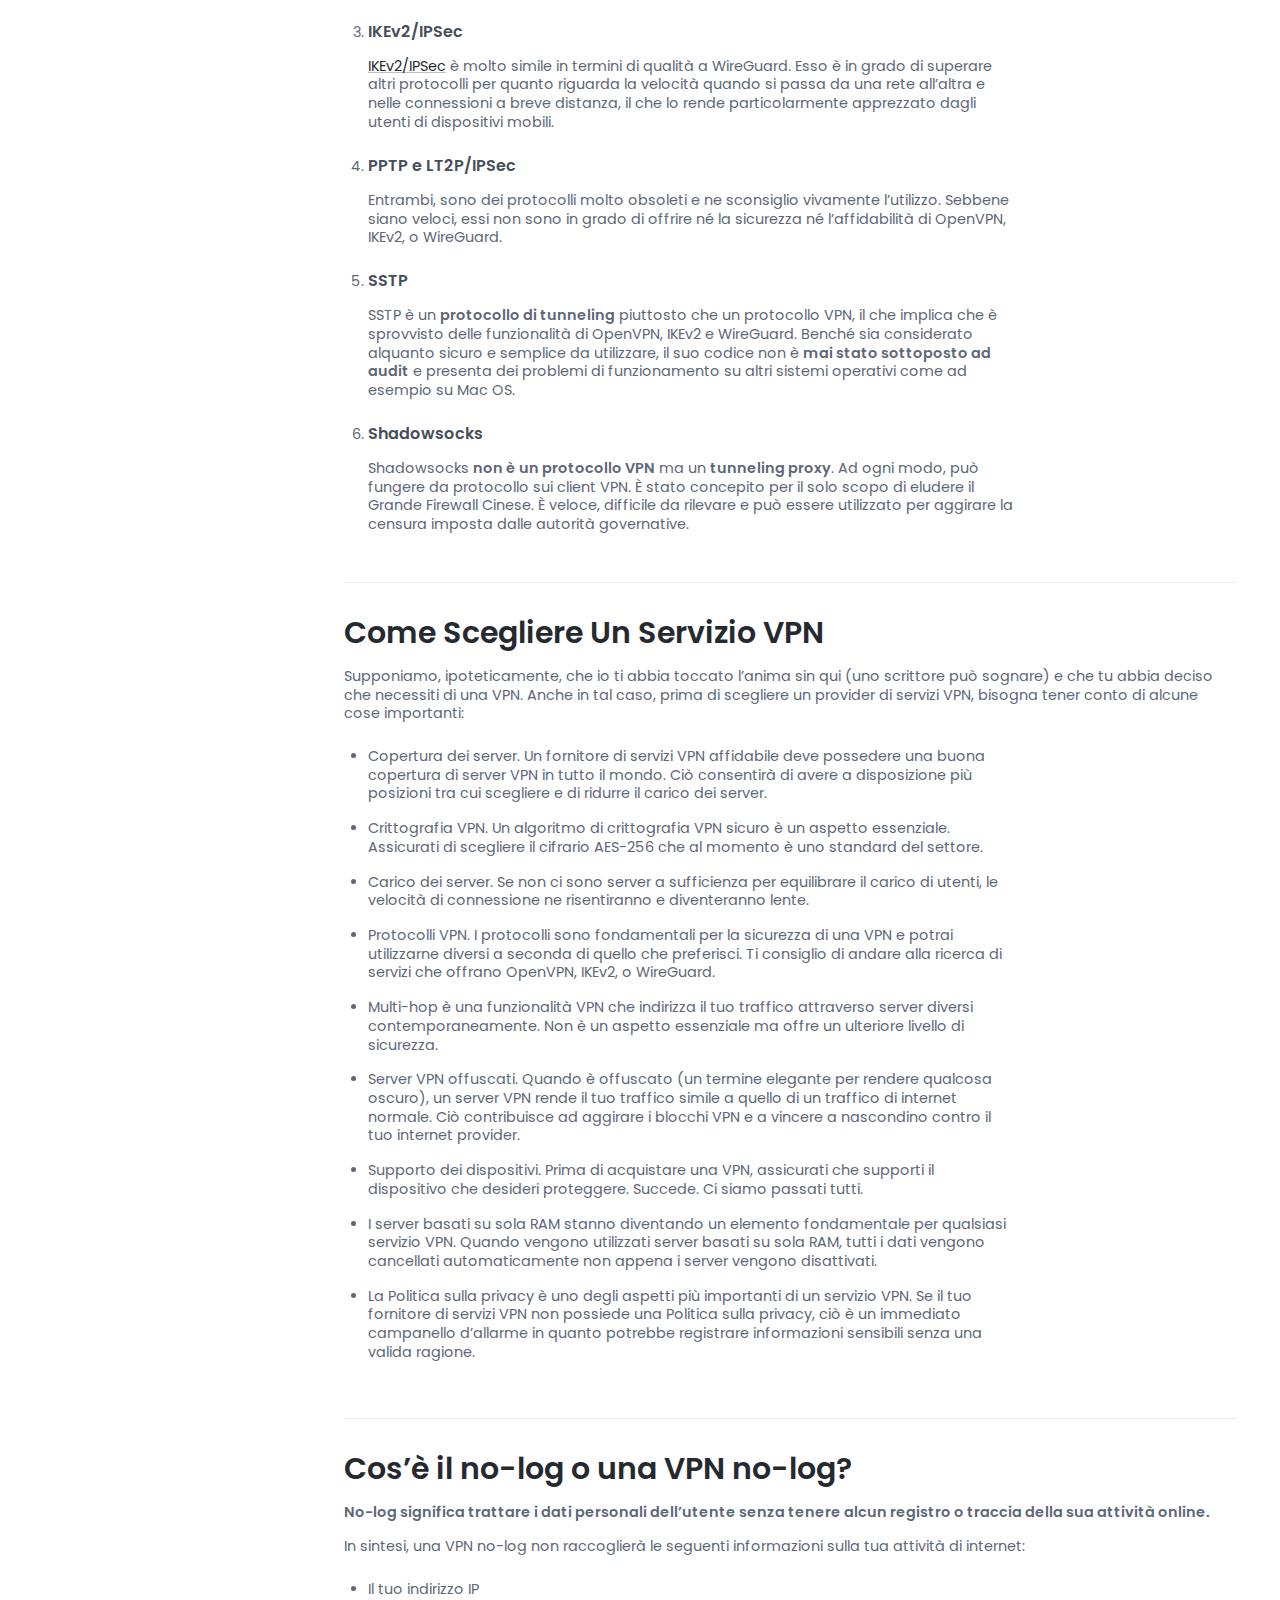
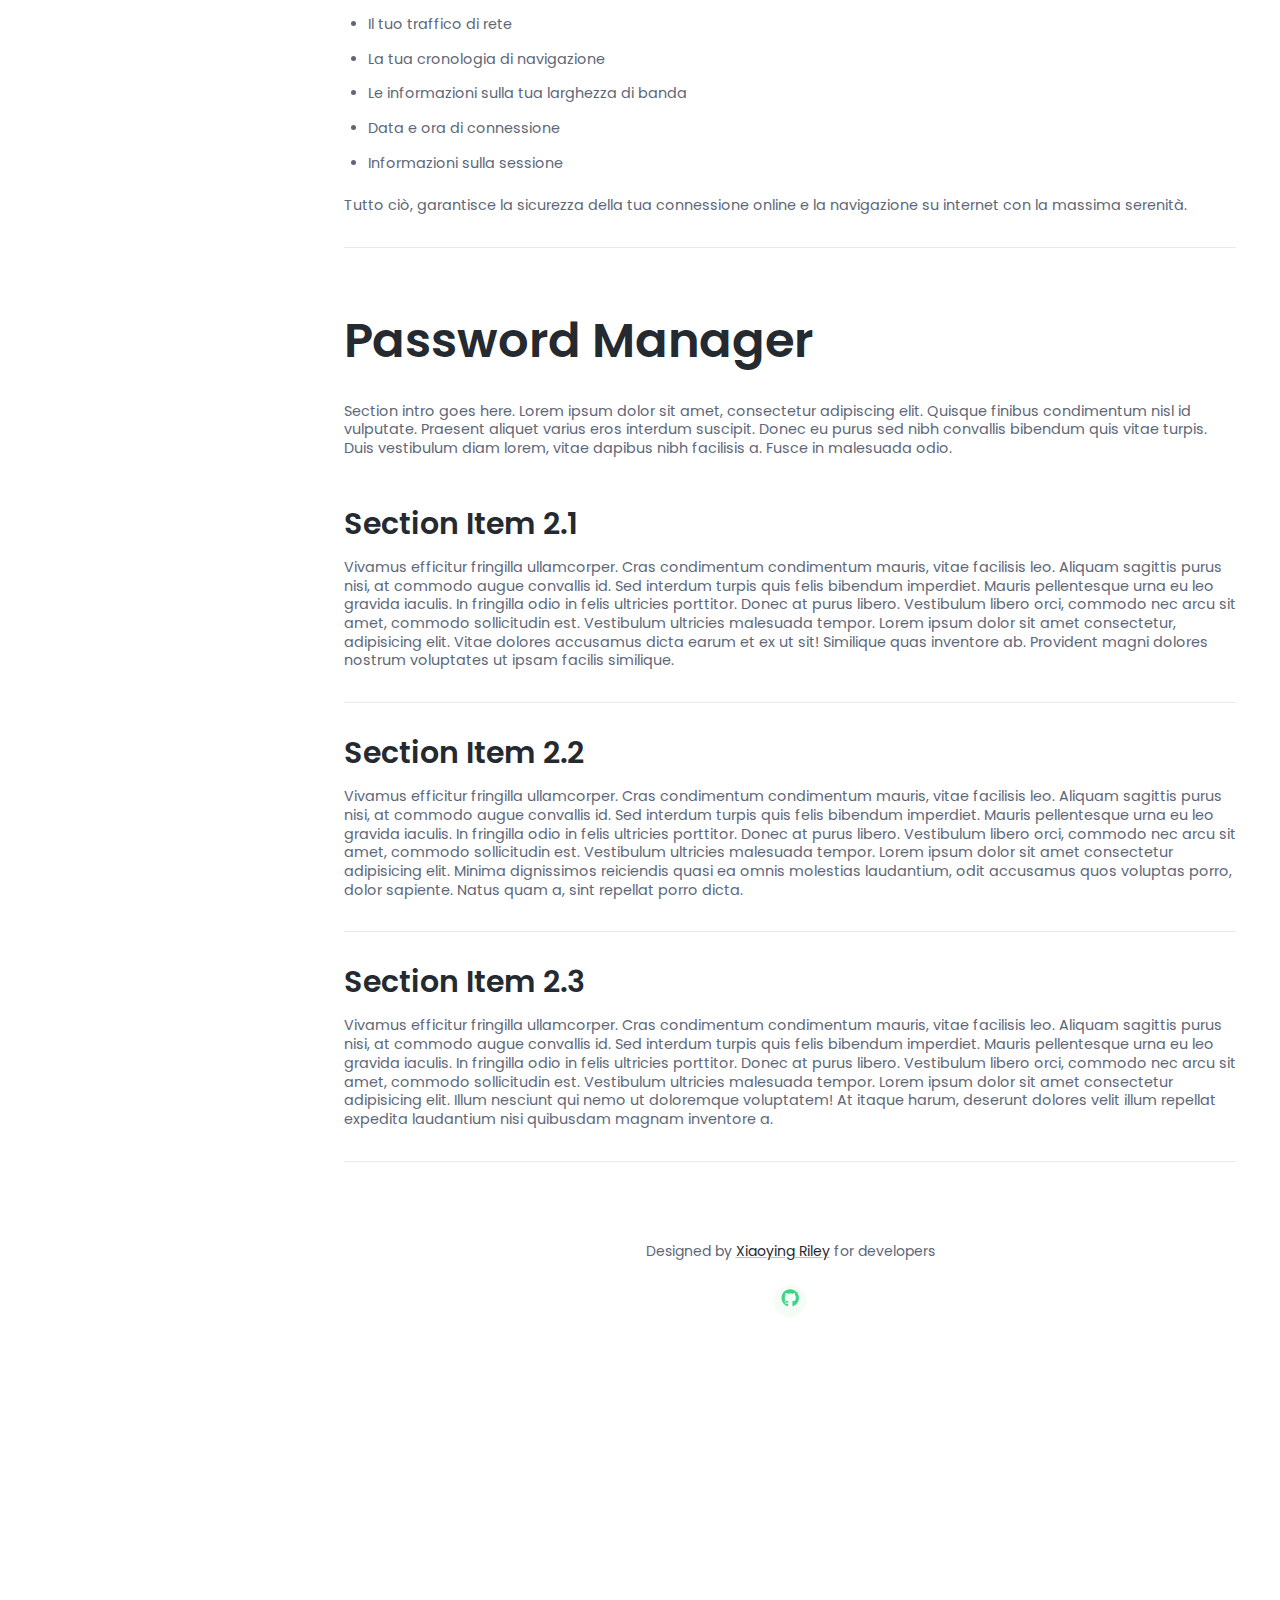
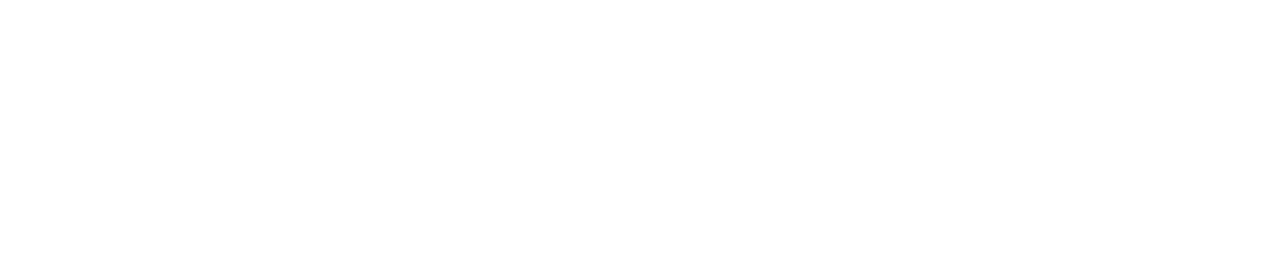
==== commit 78098e73: "ad my @media min-width: 320px" ====
--- a/index.html
+++ b/index.html
@@ -10,7 +10,8 @@
     <meta name="viewport" content="width=device-width, initial-scale=1.0">
 
     <meta name="description" content="Educazione Civica Sicurezza Internet 5C-I">
-    <meta name="author" content="Autori:Cadena Zambrano Jair Junior Colombo Simone Damico William Malagesi Valerio Moraru Liviu">
+    <meta name="author"
+        content="Cadena Zambrano Jair Junior Colombo Simone Damico William Malagesi Valerio Moraru Liviu">
     <link rel="shortcut icon" href="assets/icons/navbar/cyber-security.png">
 
     <!-- Google Font -->
@@ -26,6 +27,7 @@
 
     <!-- Theme CSS -->
     <link id="theme-style" rel="stylesheet" href="assets/css/theme.css">
+    <link rel="stylesheet" href="assets/css/mymedia.css">
 
 </head>
 
@@ -316,67 +318,69 @@
                                     web.</i></b>
                         </p>
                         <p>In ogni caso, una VPN migliora la tua privacy in modo ottimale. Ecco di seguito una tabella
-                            su tutto ciò che una VPN è in grado e non è in grado di fare:</p>
-
-                        <div class="table-responsive col-md-7">
-                            <table style="text-align: center;" class="table table-bordered ">
-                                <tbody>
-                                    <tr>
-                                        <th class="theme-bg-light"></th>
-                                        <td><b>Con una VPN</b></td>
-                                        <td><b>Senza una VPN</b></td>
-                                    </tr>
-                                    <tr>
-                                        <td>Indirizzo IP</td>
-                                        <td>Nascosto</td>
-                                        <td>Esposto</td>
-                                    </tr>
-                                    <tr>
-                                        <td>Posizione</td>
-                                        <td>Nascosta</td>
-                                        <td>Esposto</td>
-                                    </tr>
-                                    <tr>
-                                        <td>Abitudini di navigazione
-                                            IP</td>
-                                        <td>Nascosto</td>
-                                        <td>Esposto</td>
-                                    </tr>
-                                    <tr>
-                                        <td>Traffico di internet
-                                            IP</td>
-                                        <td>Codificato</td>
-                                        <td>Esposto</td>
-                                    </tr>
-                                    <tr>
-                                        <td>E-mail utilizzata per registrarsi
-                                        </td>
-                                        <td>Esposta</td>
-                                        <td>Esposta</td>
-                                    </tr>
-                                    <tr>
-                                        <td>Informazioni sulla carta di credito utilizzata per gli acquisti</td>
-                                        <td>Esposte</td>
-                                        <td>Esposte</td>
-                                    </tr>
-                                    <tr>
-                                        <td>Ricerche su Google quando si accede al proprio account Google</td>
-                                        <td>Esposte</td>
-                                        <td>Esposte</td>
-                                    </tr>
-                                    <tr>
-                                        <td>Informazioni inserite sui social media</td>
-                                        <td>Esposte</td>
-                                        <td>Esposte</td>
-                                    </tr>
-                                    <tr>
-                                        <td>Annunci pubblicitari mirati</td>
-                                        <td>Minimi</td>
-                                        <td>Molto frequenti</td>
-                                    </tr>
-
-                                </tbody>
-                            </table>
+                            su tutto ciò che una VPN è in grado e non è in grado di fare:</p> <br>
+
+                        <div class="table-responsive d-flex justify-content-center align-items-center">
+                            <div class="col-md-7">
+                                <table style="text-align: center;" class="table table-bordered">
+                                    <tbody>
+                                        <tr>
+                                            <th class="theme-bg-light"></th>
+                                            <td><b>Con una VPN</b></td>
+                                            <td><b>Senza una VPN</b></td>
+                                        </tr>
+                                        <tr>
+                                            <td>Indirizzo IP</td>
+                                            <td>Nascosto</td>
+                                            <td>Esposto</td>
+                                        </tr>
+                                        <tr>
+                                            <td>Posizione</td>
+                                            <td>Nascosta</td>
+                                            <td>Esposto</td>
+                                        </tr>
+                                        <tr>
+                                            <td>Abitudini di navigazione
+                                                IP</td>
+                                            <td>Nascosto</td>
+                                            <td>Esposto</td>
+                                        </tr>
+                                        <tr>
+                                            <td>Traffico di internet
+                                                IP</td>
+                                            <td>Codificato</td>
+                                            <td>Esposto</td>
+                                        </tr>
+                                        <tr>
+                                            <td>E-mail utilizzata per registrarsi
+                                            </td>
+                                            <td>Esposta</td>
+                                            <td>Esposta</td>
+                                        </tr>
+                                        <tr>
+                                            <td>Informazioni sulla carta di credito utilizzata per gli acquisti</td>
+                                            <td>Esposte</td>
+                                            <td>Esposte</td>
+                                        </tr>
+                                        <tr>
+                                            <td>Ricerche su Google quando si accede al proprio account Google</td>
+                                            <td>Esposte</td>
+                                            <td>Esposte</td>
+                                        </tr>
+                                        <tr>
+                                            <td>Informazioni inserite sui social media</td>
+                                            <td>Esposte</td>
+                                            <td>Esposte</td>
+                                        </tr>
+                                        <tr>
+                                            <td>Annunci pubblicitari mirati</td>
+                                            <td>Minimi</td>
+                                            <td>Molto frequenti</td>
+                                        </tr>
+
+                                    </tbody>
+                                </table>
+                            </div>
                         </div><!--//table-responsive-->
                     </section>
 
--- a/assets/css/mymedia.css
+++ b/assets/css/mymedia.css
@@ -0,0 +1,6 @@
+@media screen and (min-width: 320px) {
+    body {
+        font-size: .9rem;
+        line-height: 1.3;
+    }
+}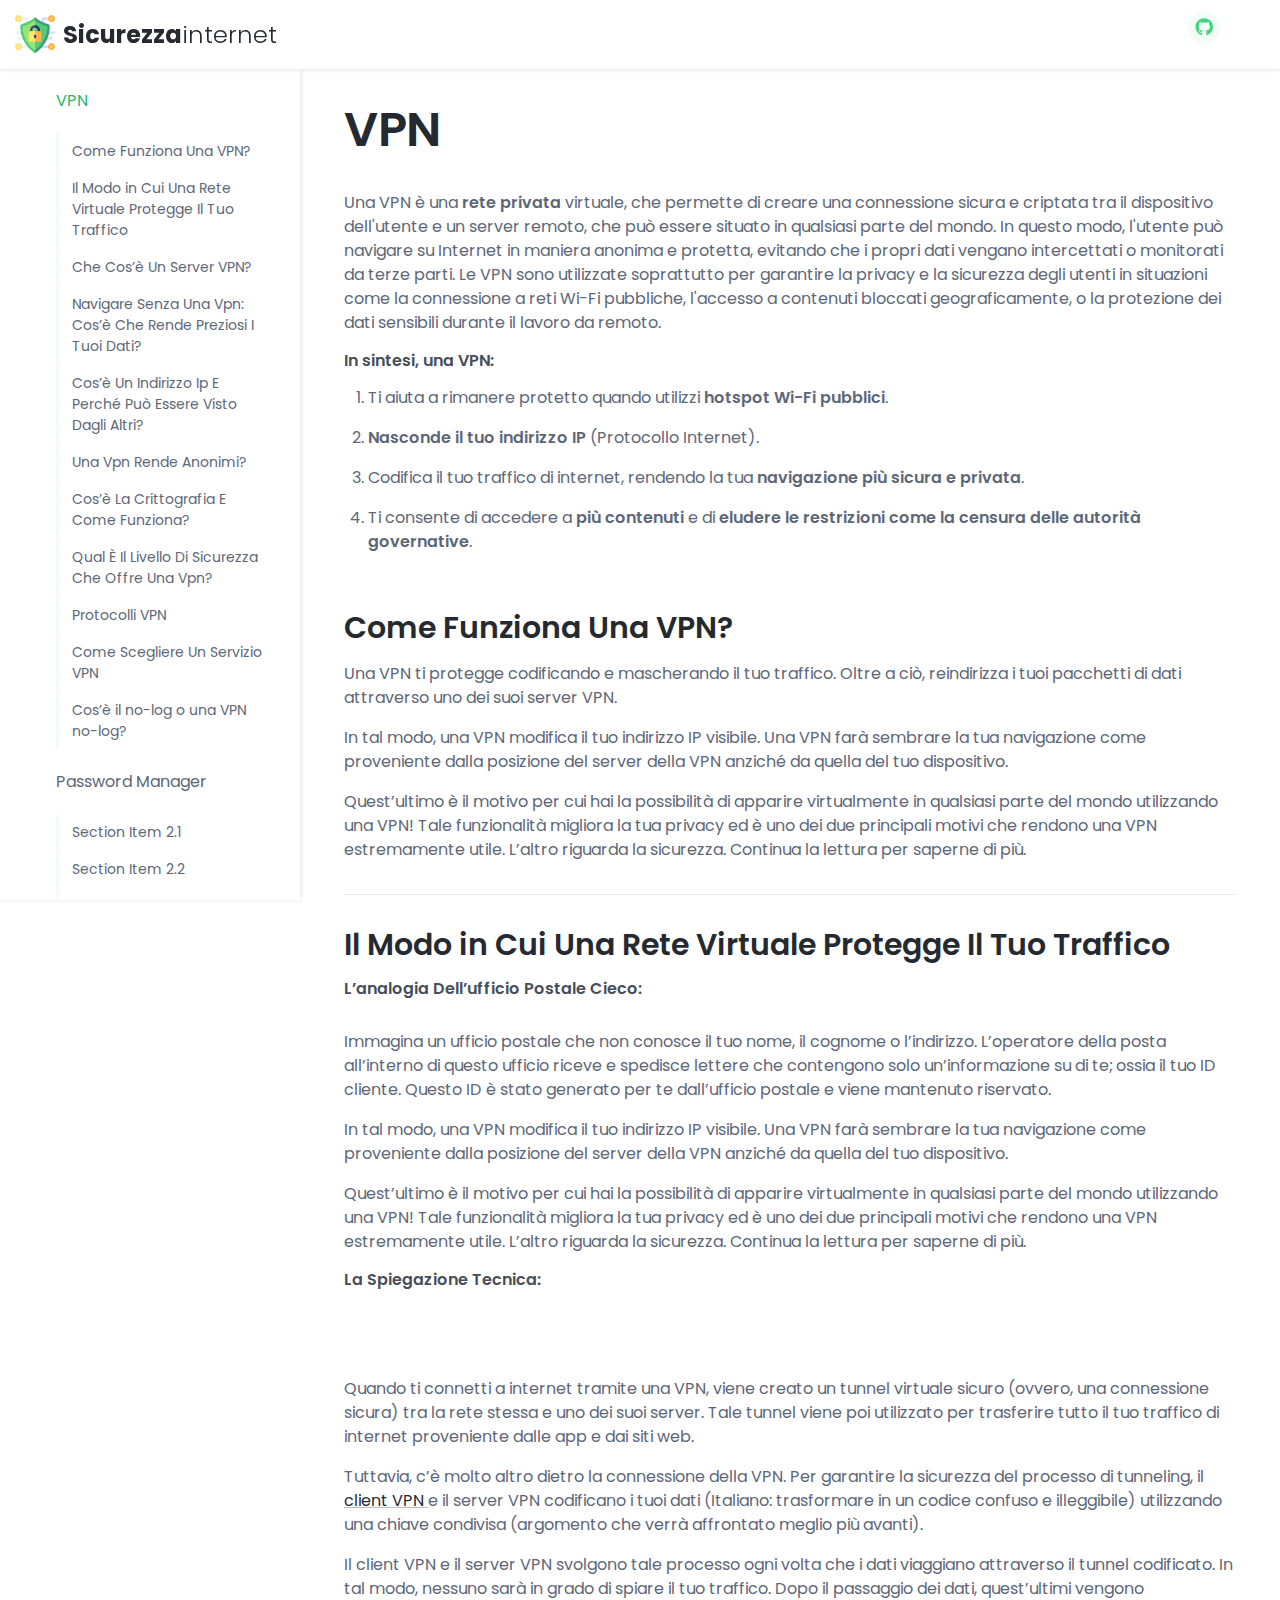
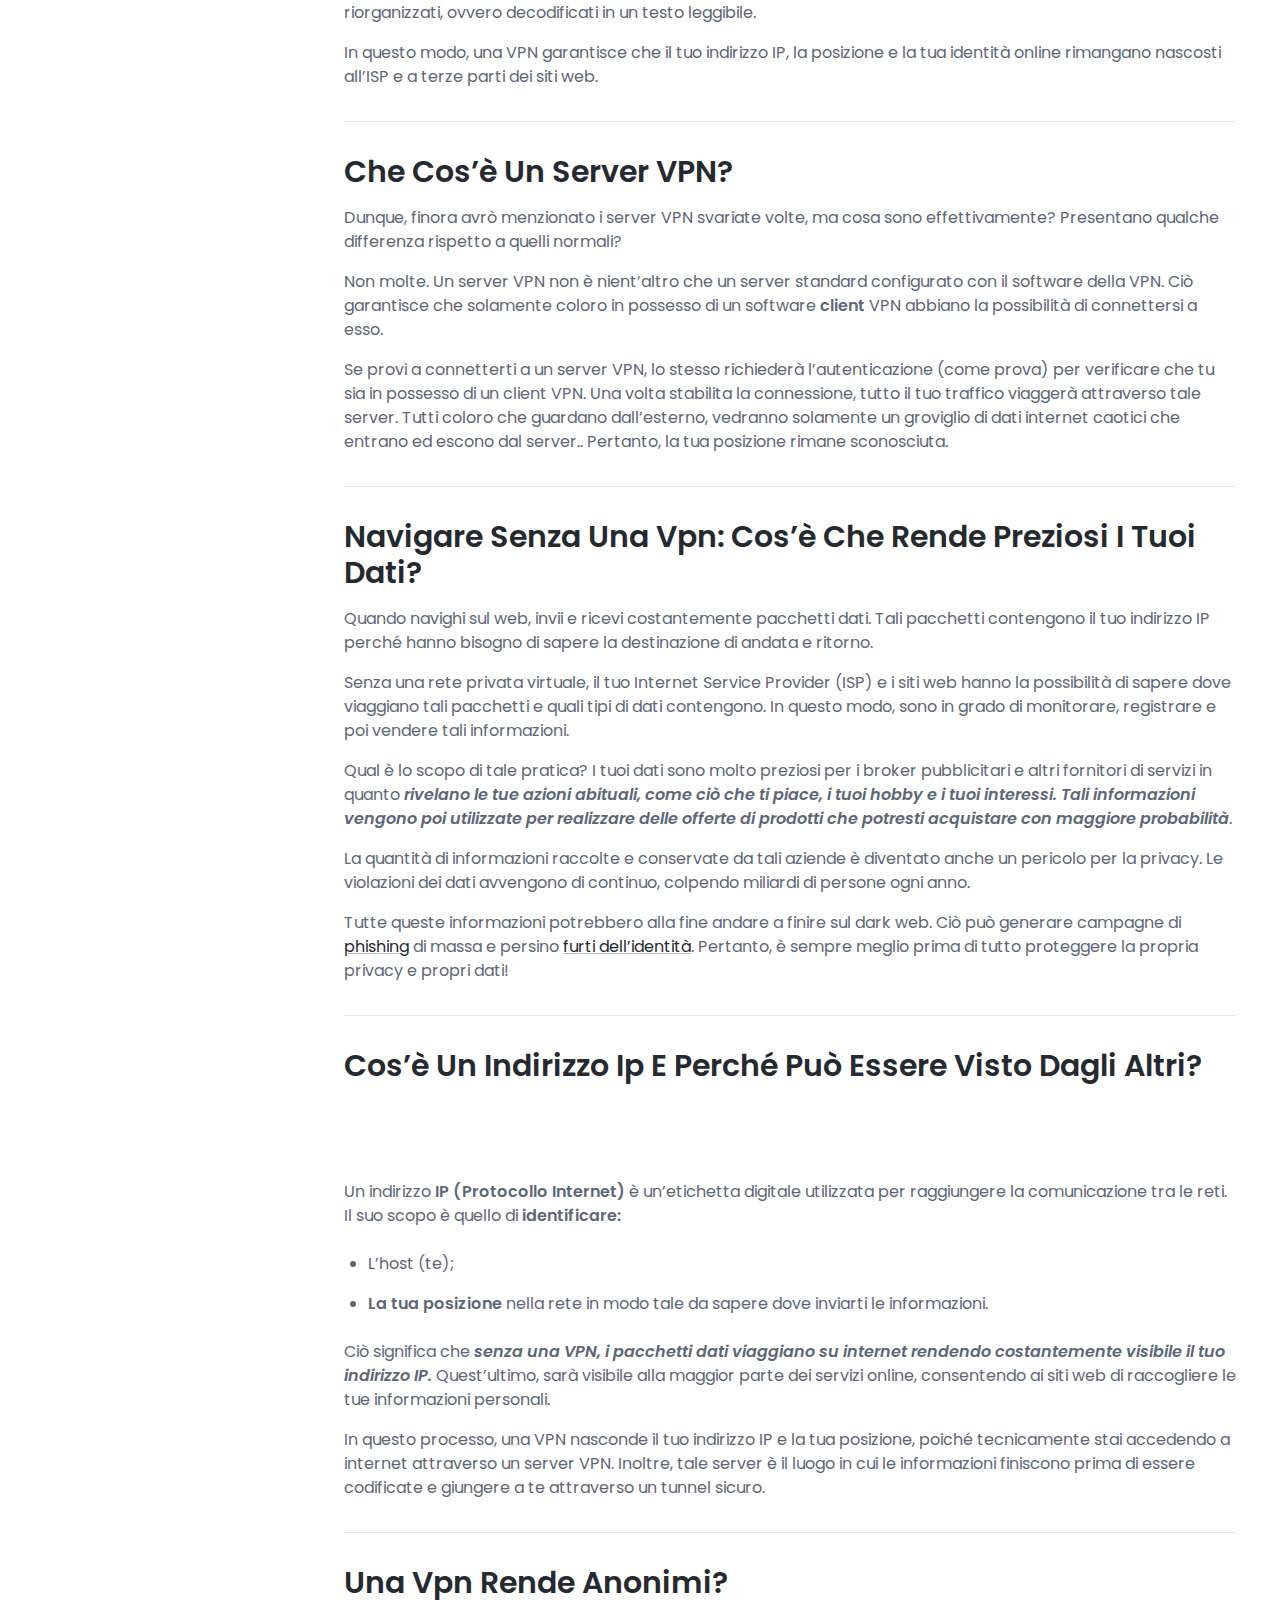
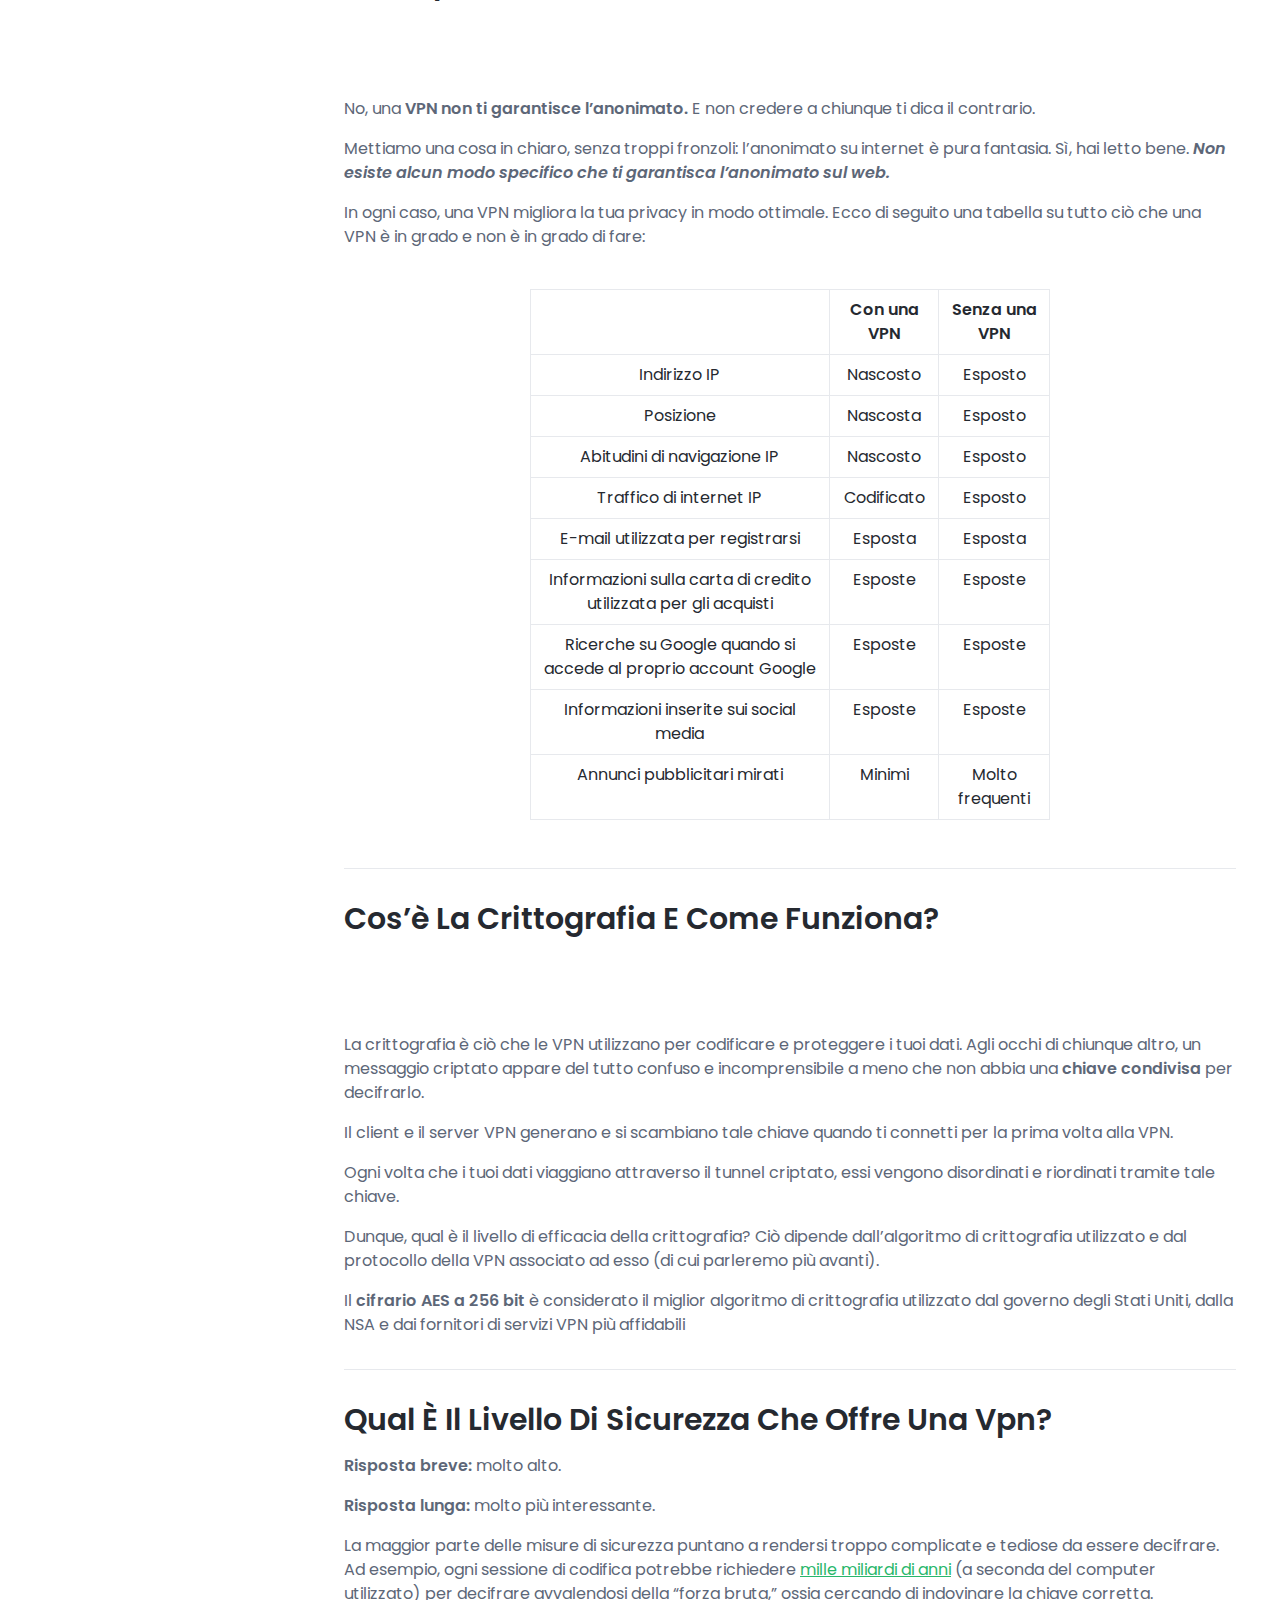
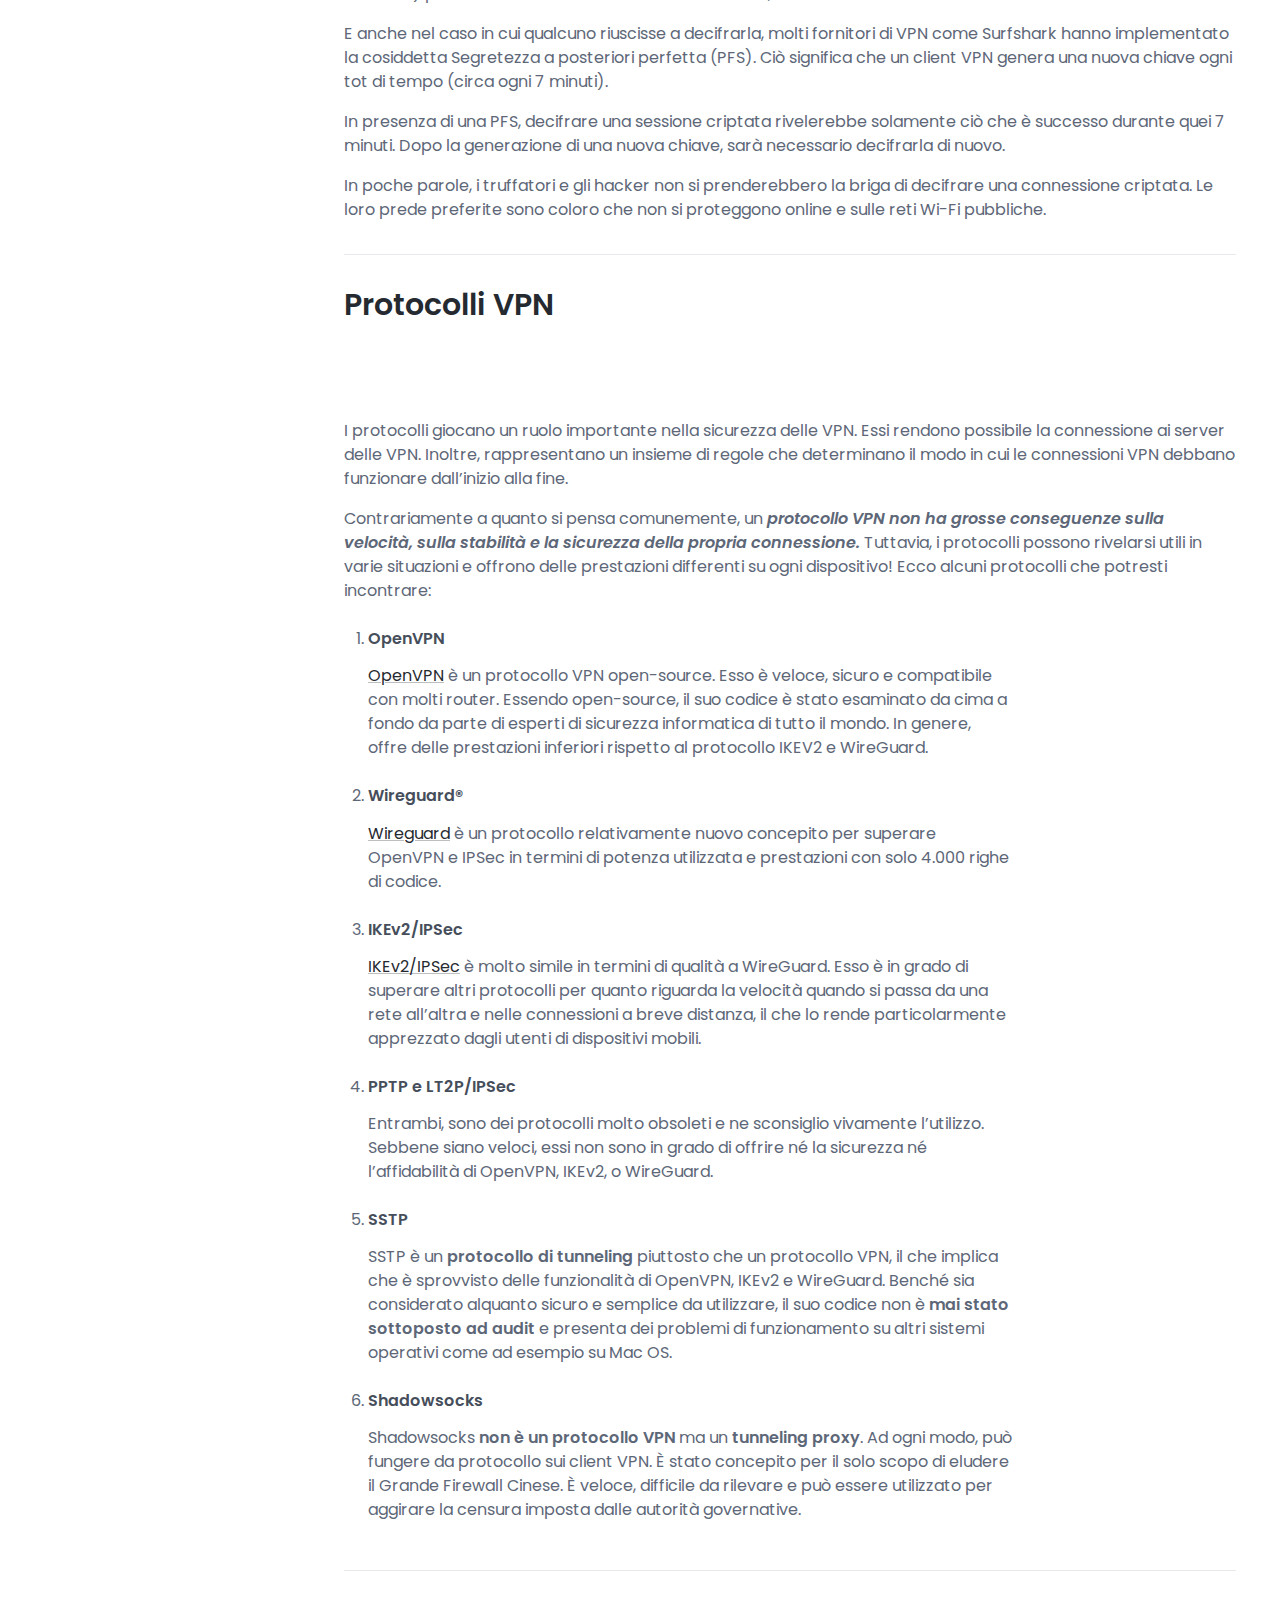
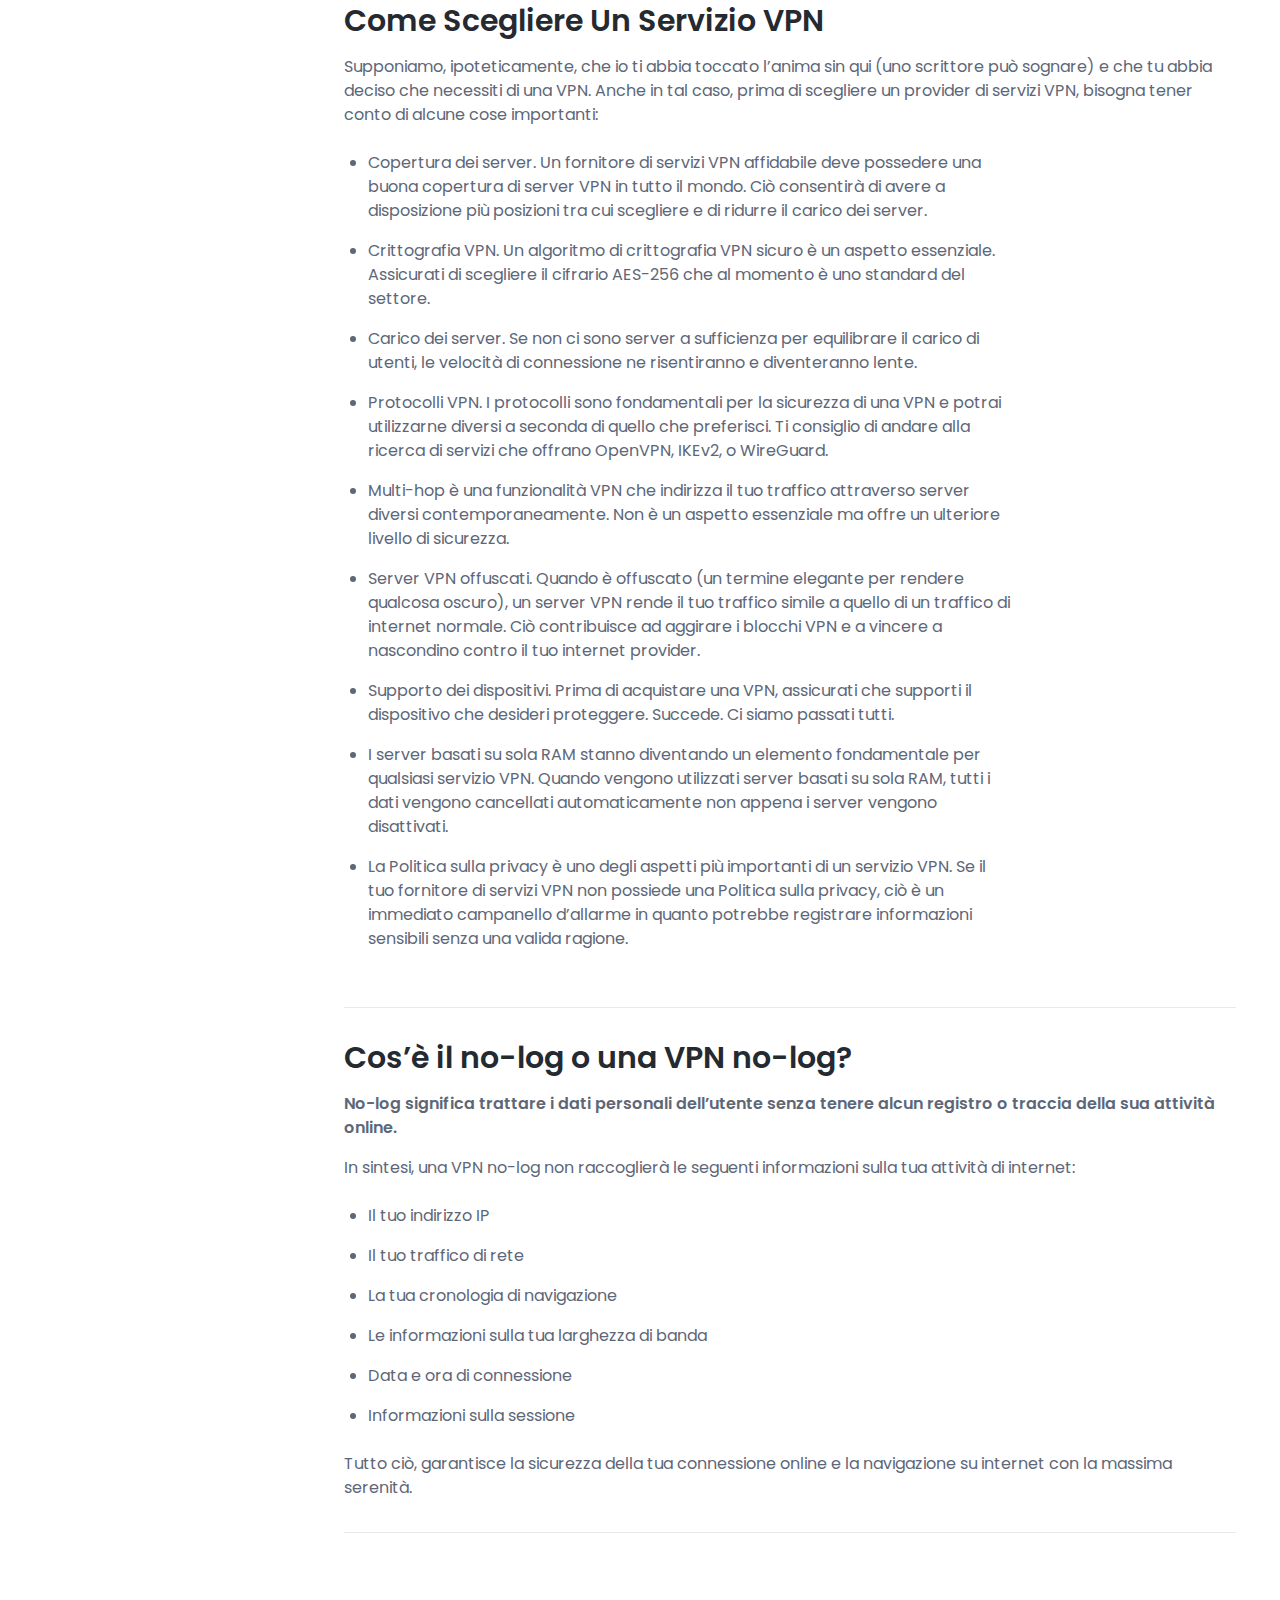
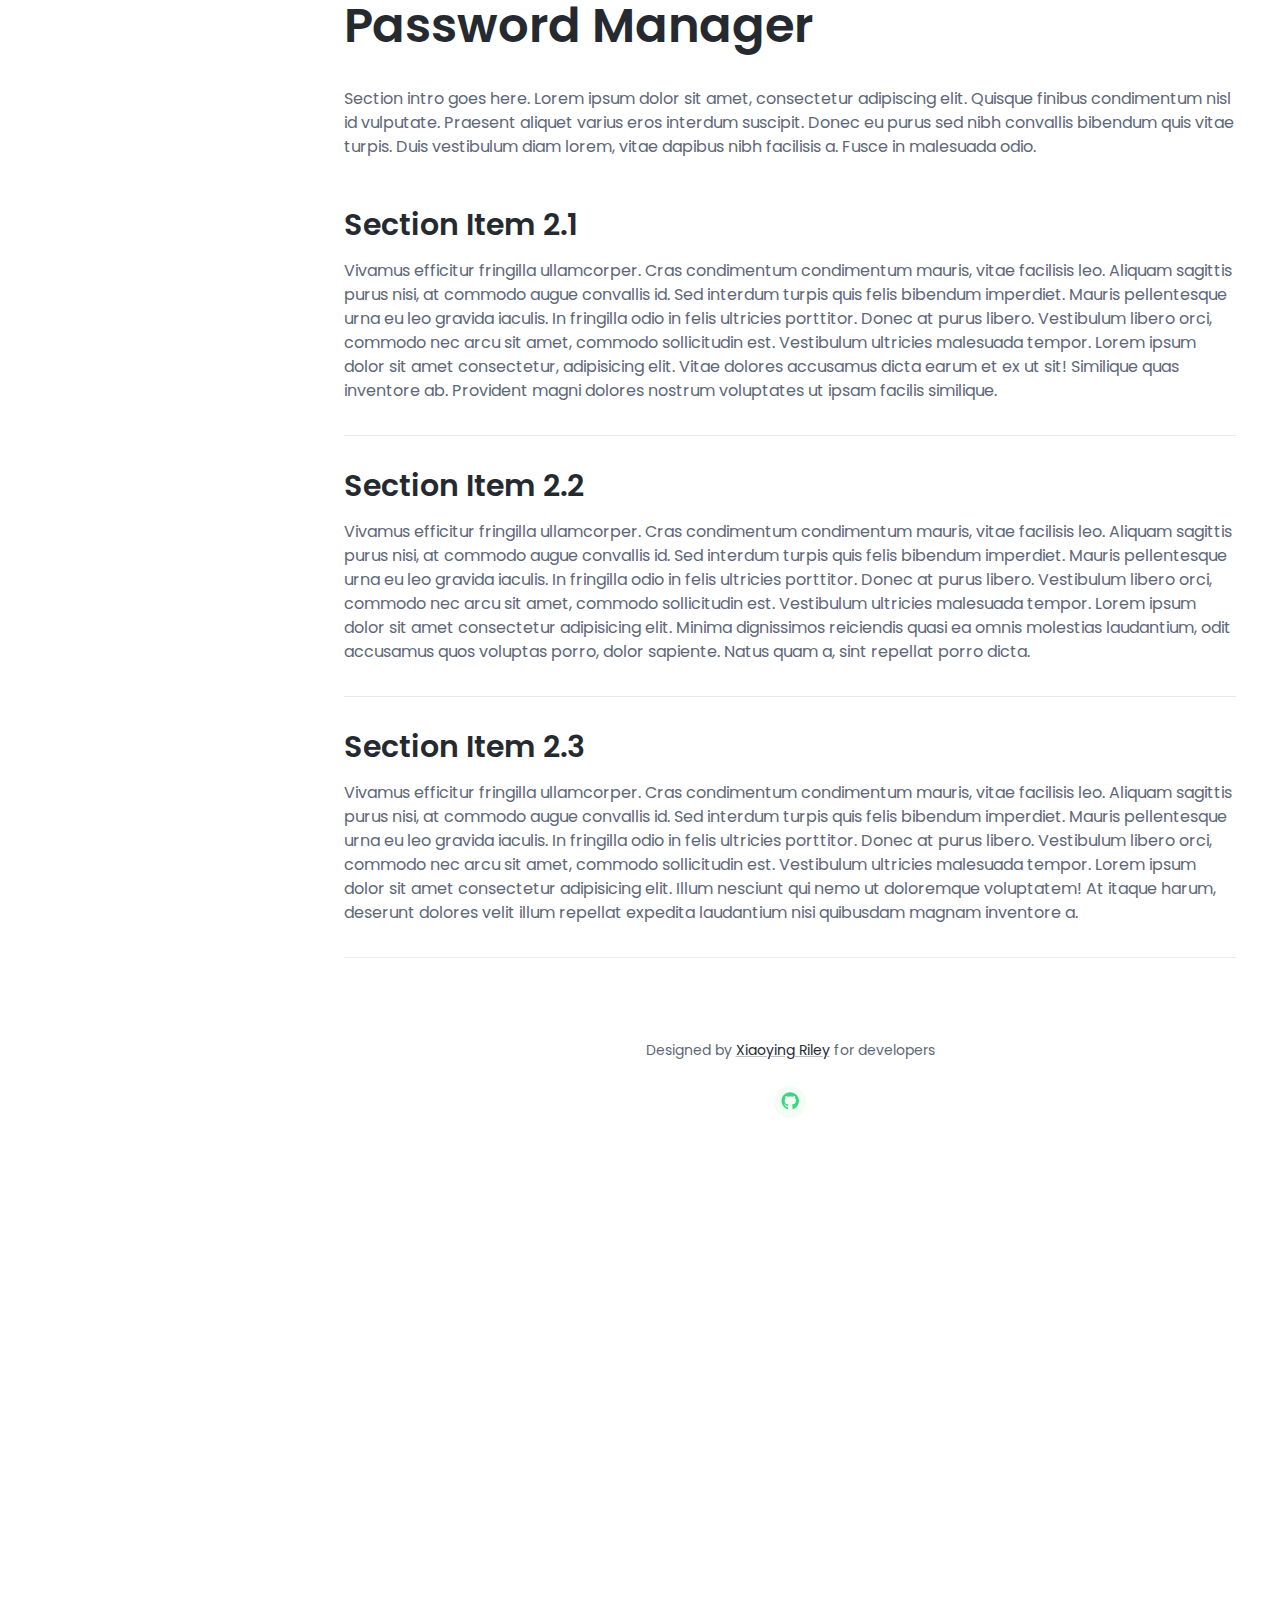
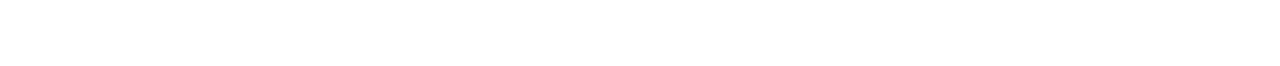
==== commit a144b6be: "gg" ====
--- a/index.html
+++ b/index.html
@@ -100,12 +100,6 @@
 
     <div class="docs-wrapper">
         <div id="docs-sidebar" class="docs-sidebar">
-            <div class="top-search-box d-lg-none p-3">
-                <form class="">
-                    <input type="text" placeholder="Search the docs..." name="search" class="form-control search-input">
-                    <button type="submit" class="btn search-btn" value="Search"><i class="fas fa-search"></i></button>
-                </form>
-            </div>
             <nav id="docs-nav" class="docs-nav navbar">
                 <ul class="section-items list-unstyled nav flex-column pb-3">
                     <li class="nav-item section-title"><a class="nav-link scrollto " href="#section-1"><span
--- a/assets/css/mymedia.css
+++ b/assets/css/mymedia.css
@@ -1,6 +1,21 @@
-@media screen and (min-width: 320px) {
+@media screen and (max-width: 375px) {
+    body {
+         font-size: .9rem;
+        line-height: 1.3;
+        /* padding: 2rem; */
+    }
+    .docs-article {
+        padding: .9rem;
+    }
+}
+
+@media screen and (max-width: 320px) {
     body {
         font-size: .9rem;
         line-height: 1.3;
+        /* padding: 2rem; */
+    }
+    .docs-article {
+        padding: .4rem;
     }
 }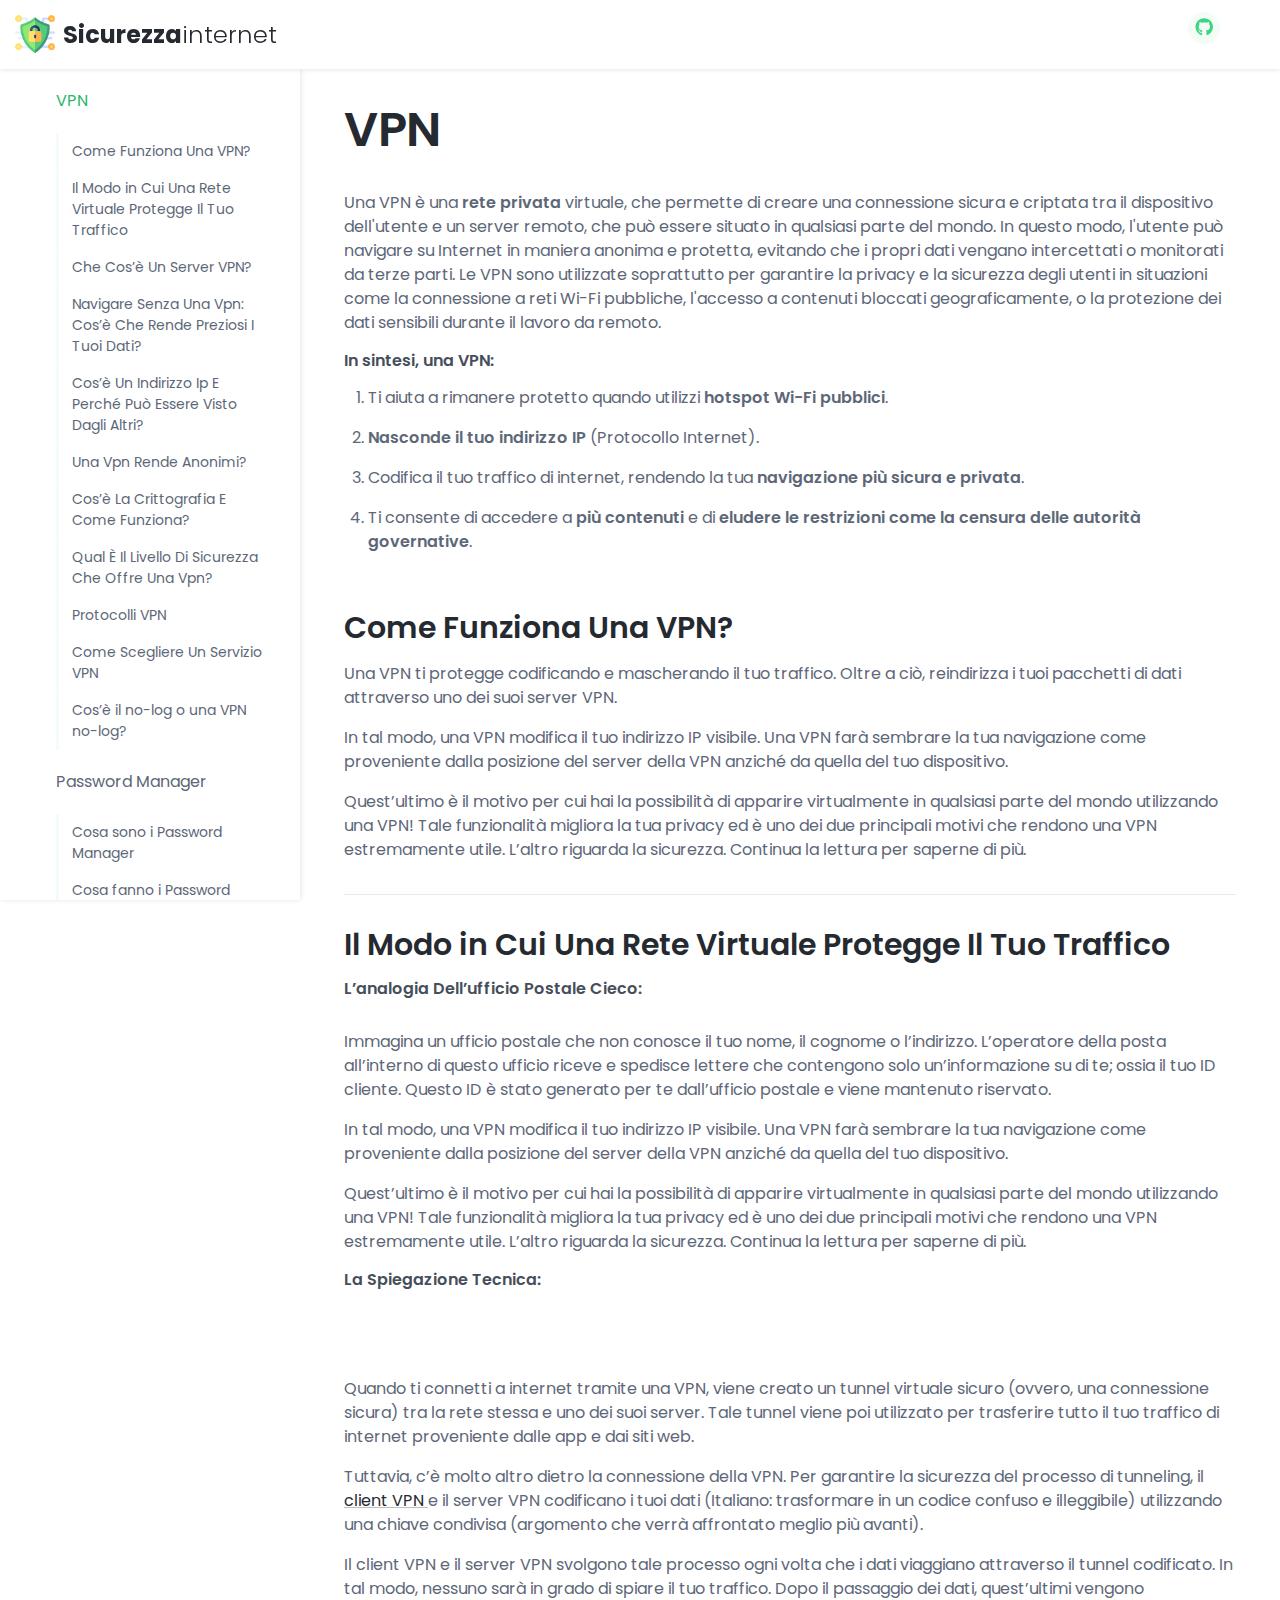
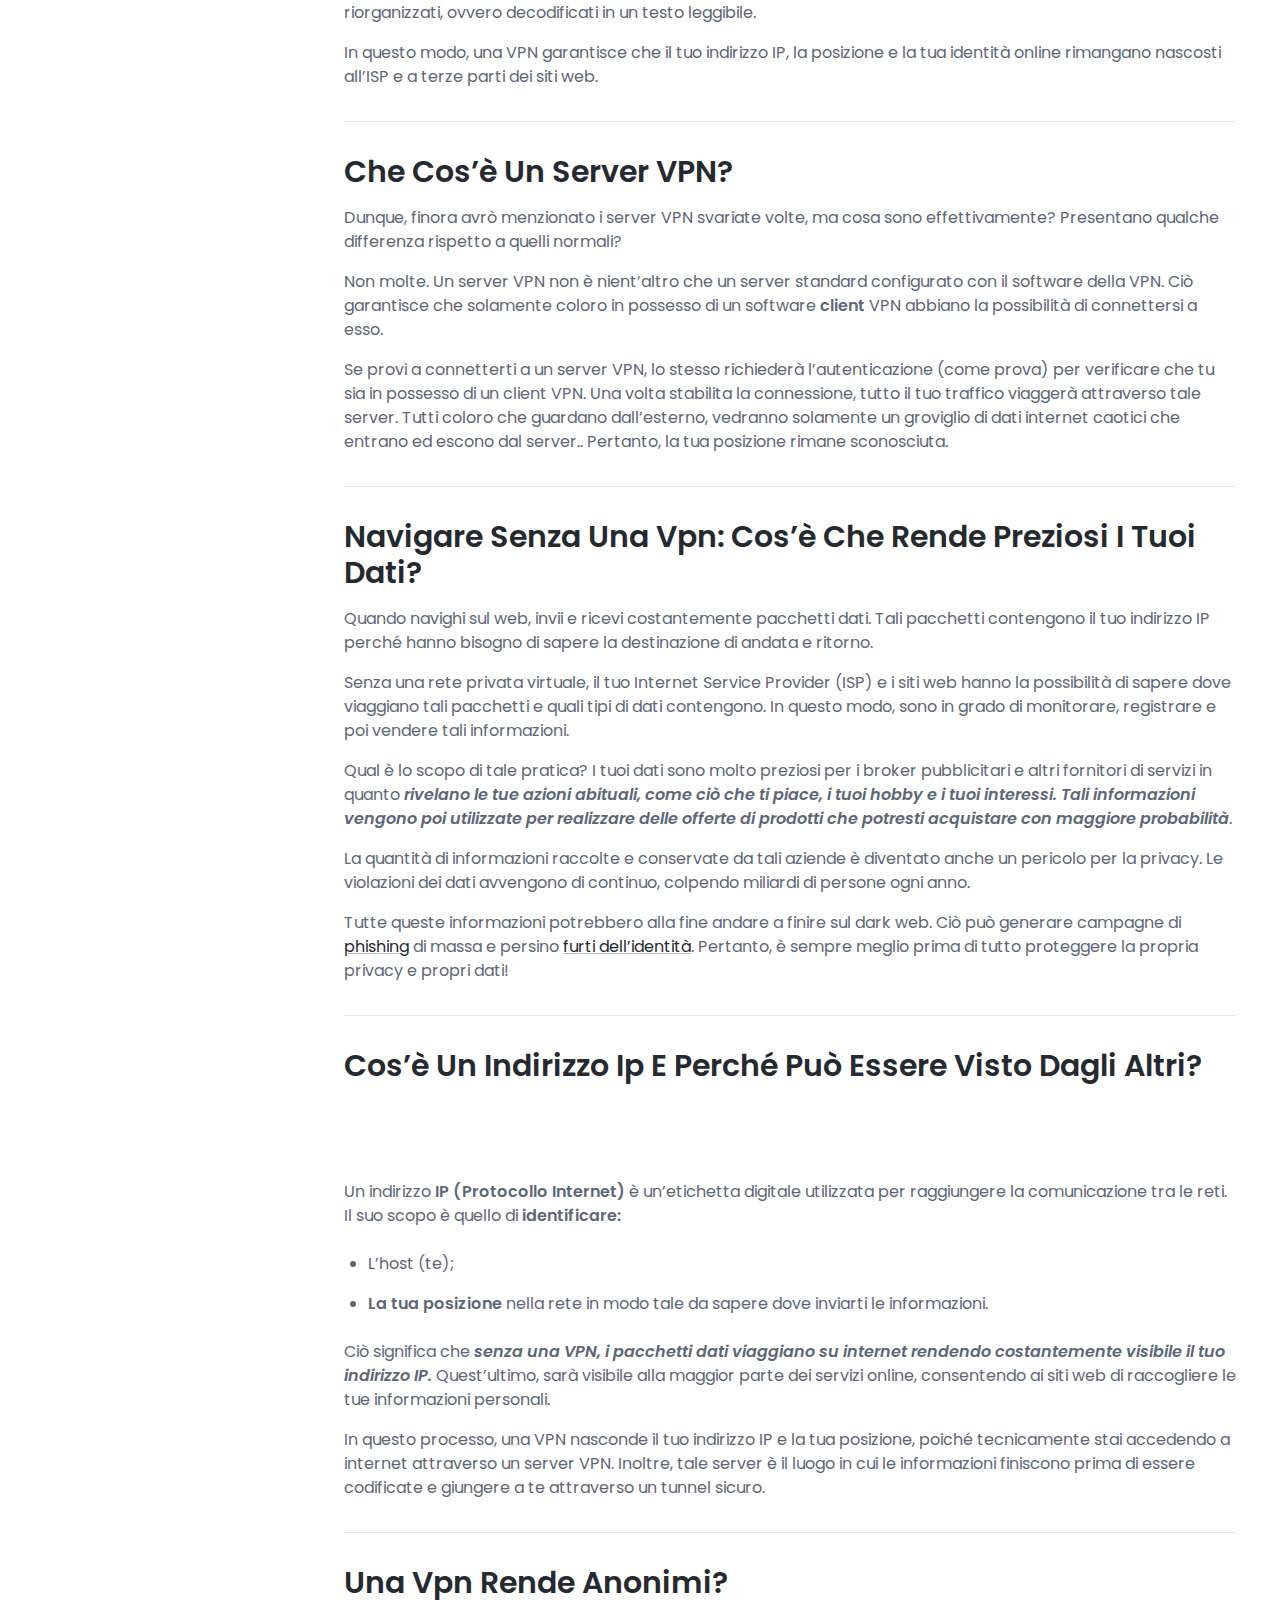
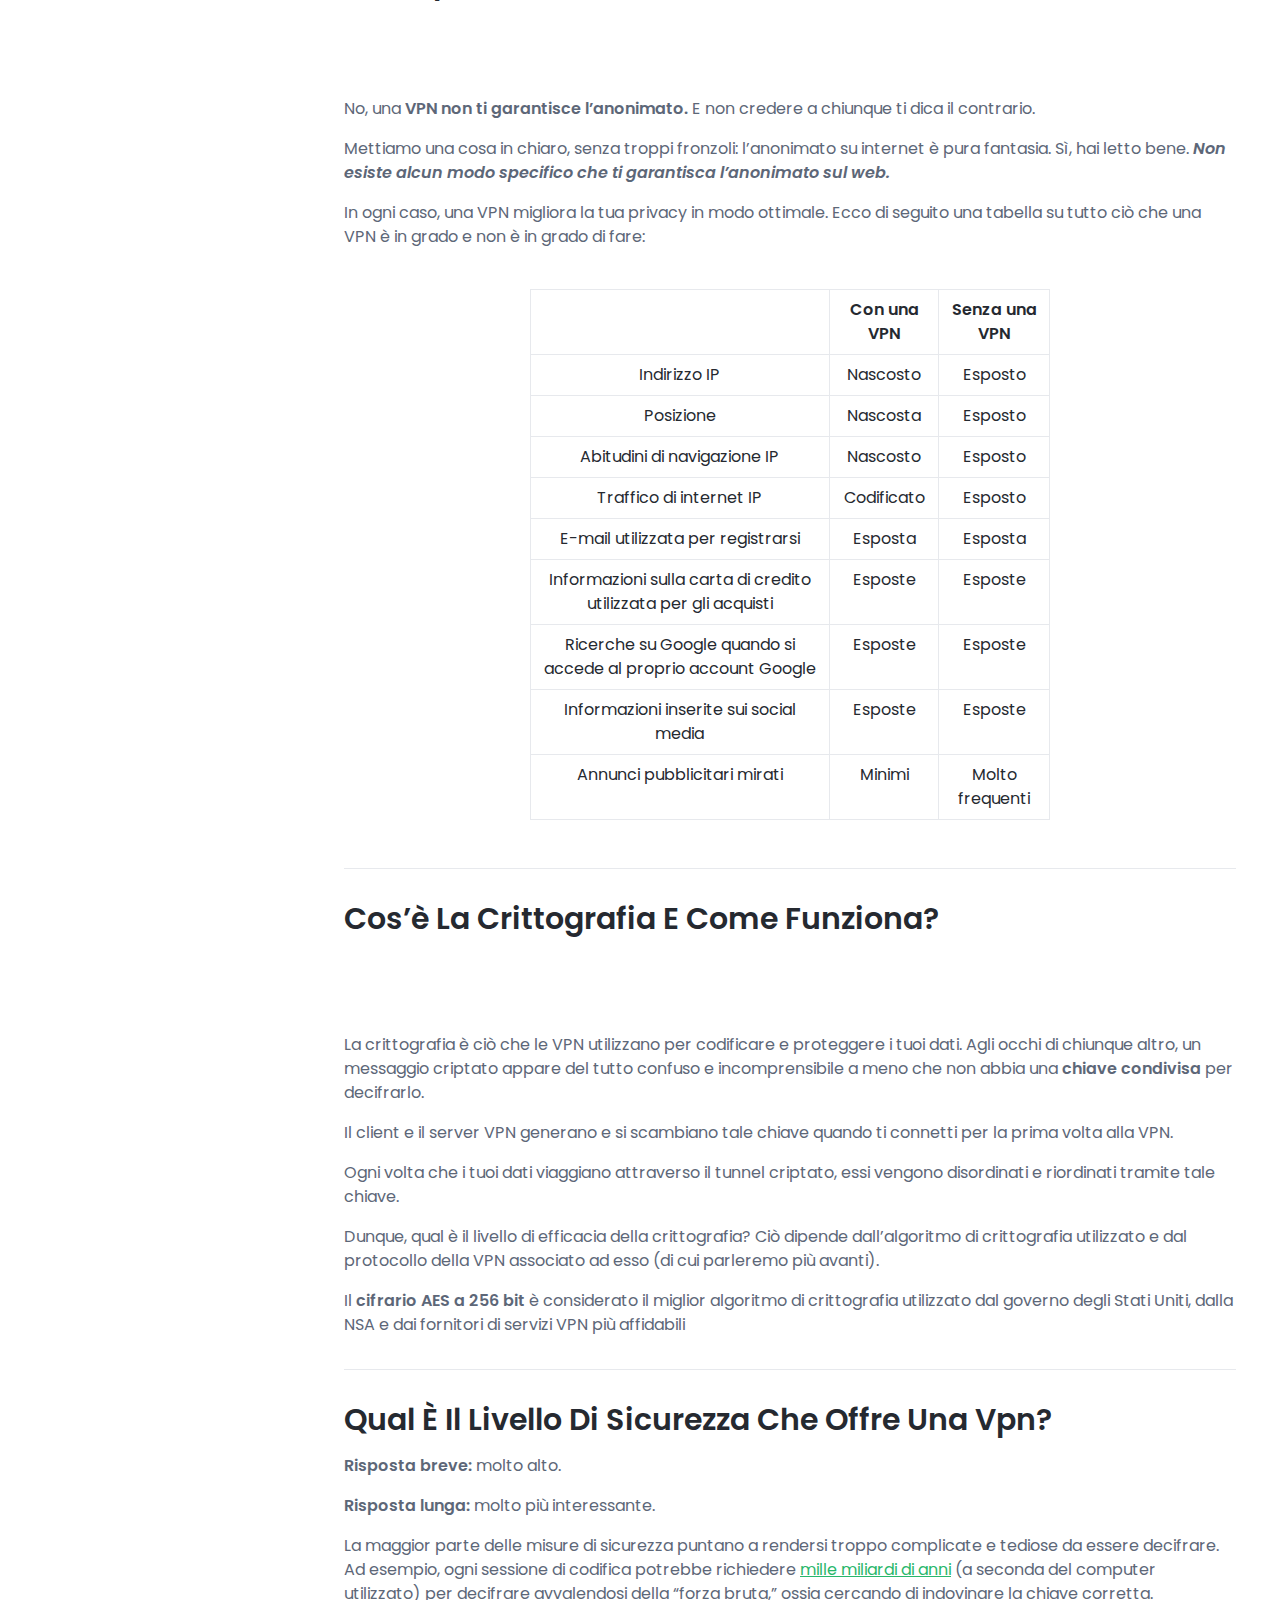
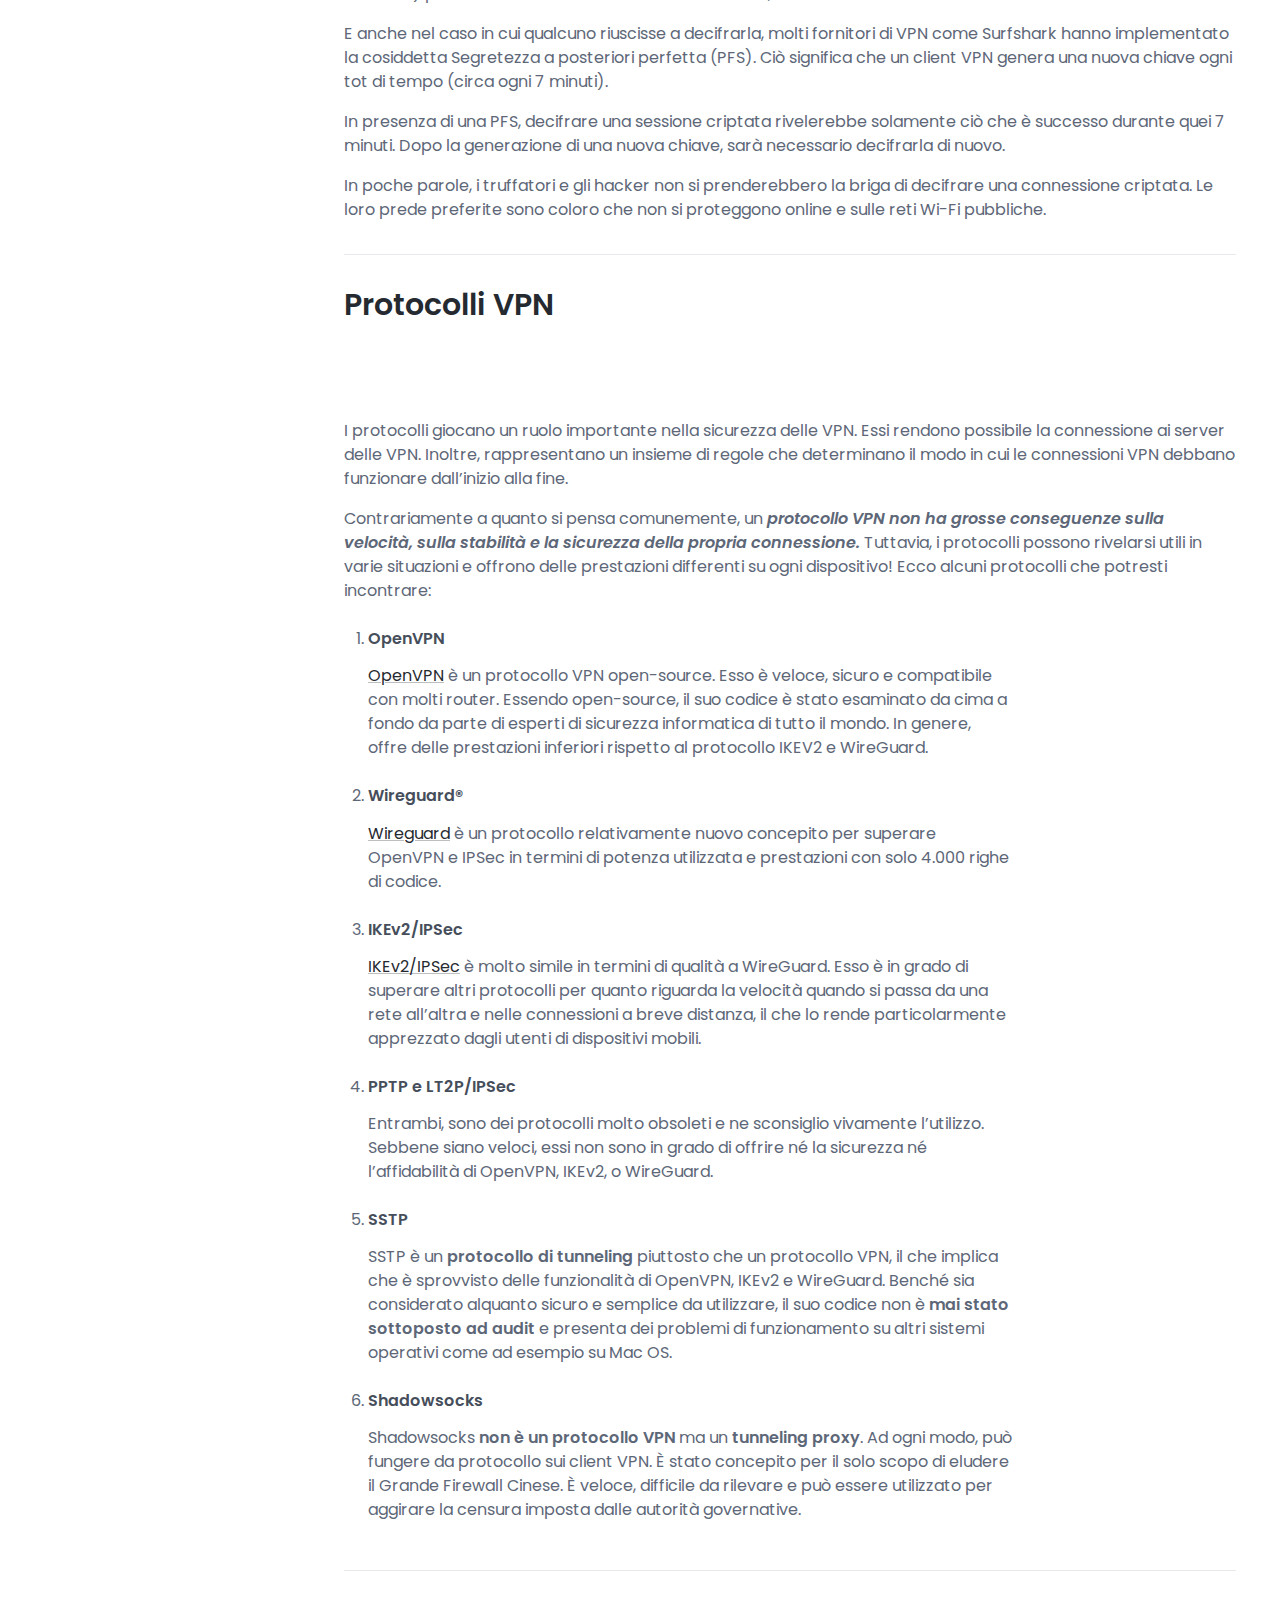
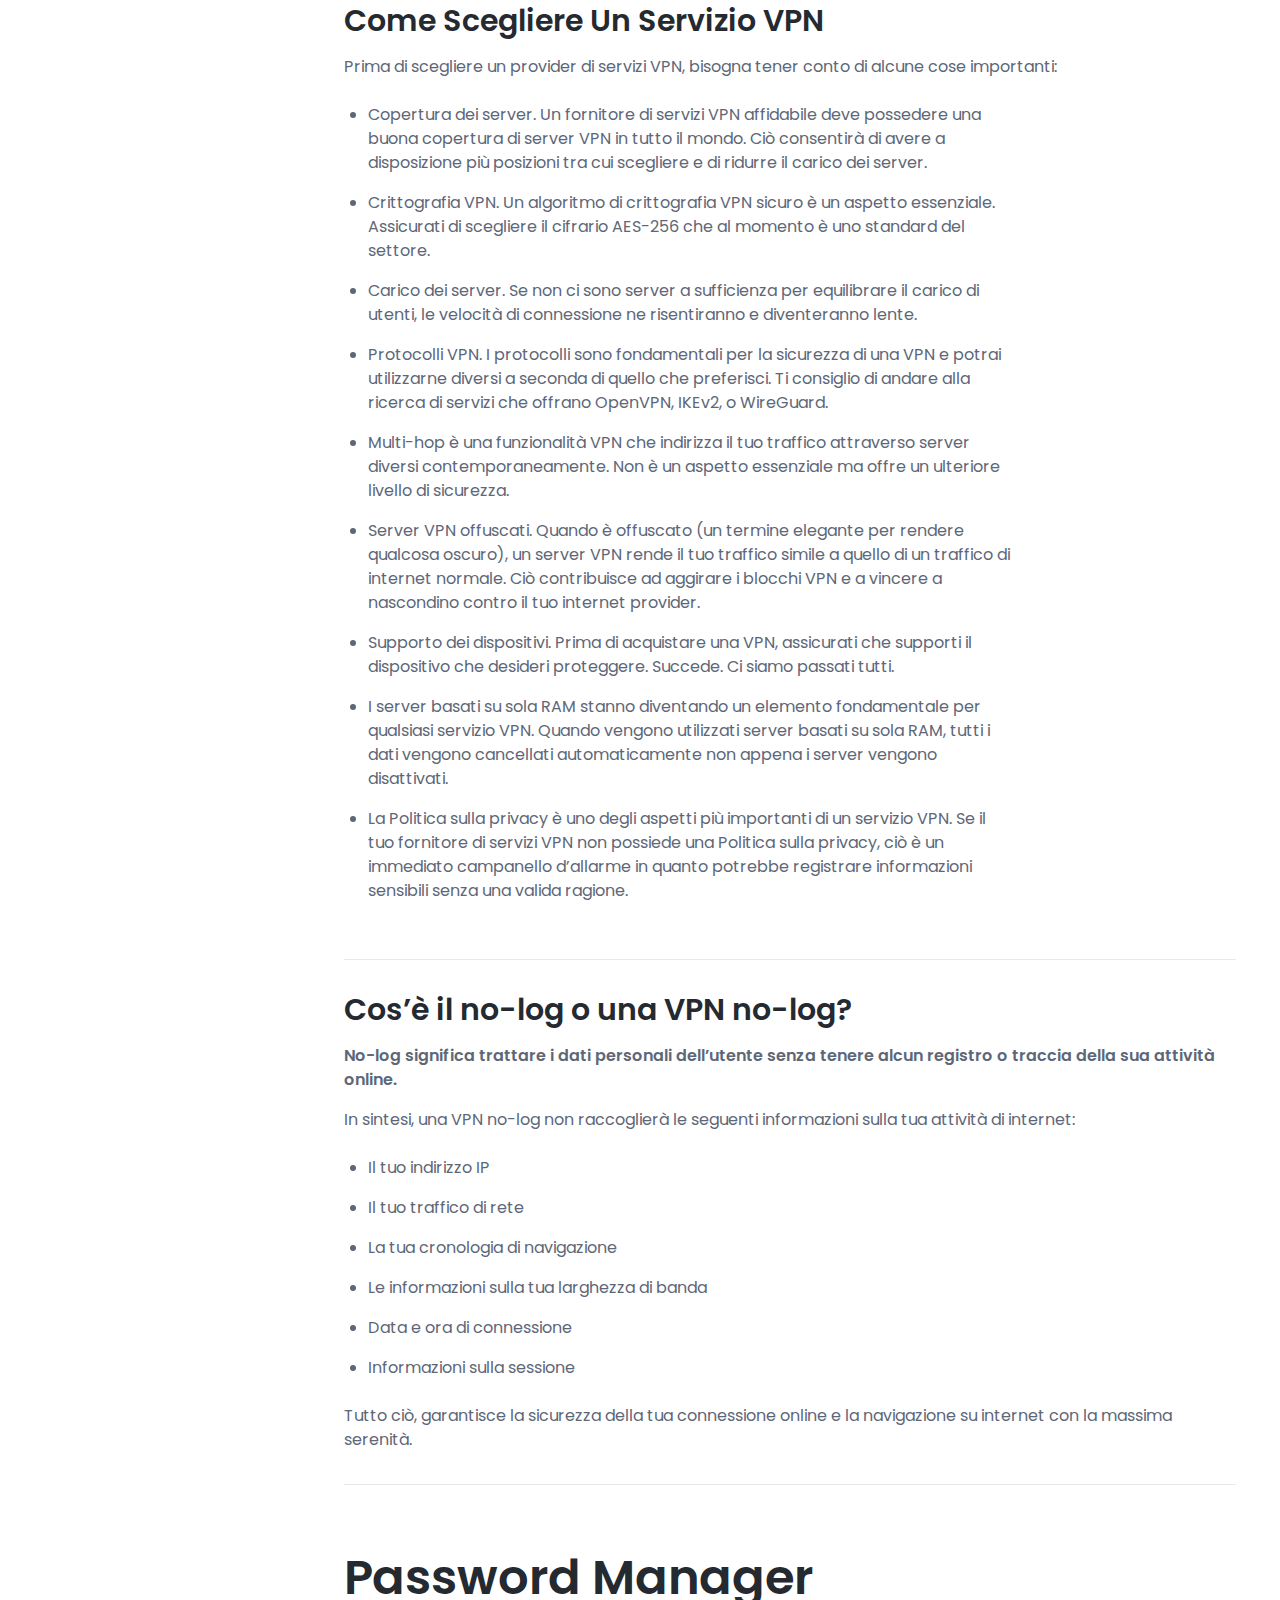
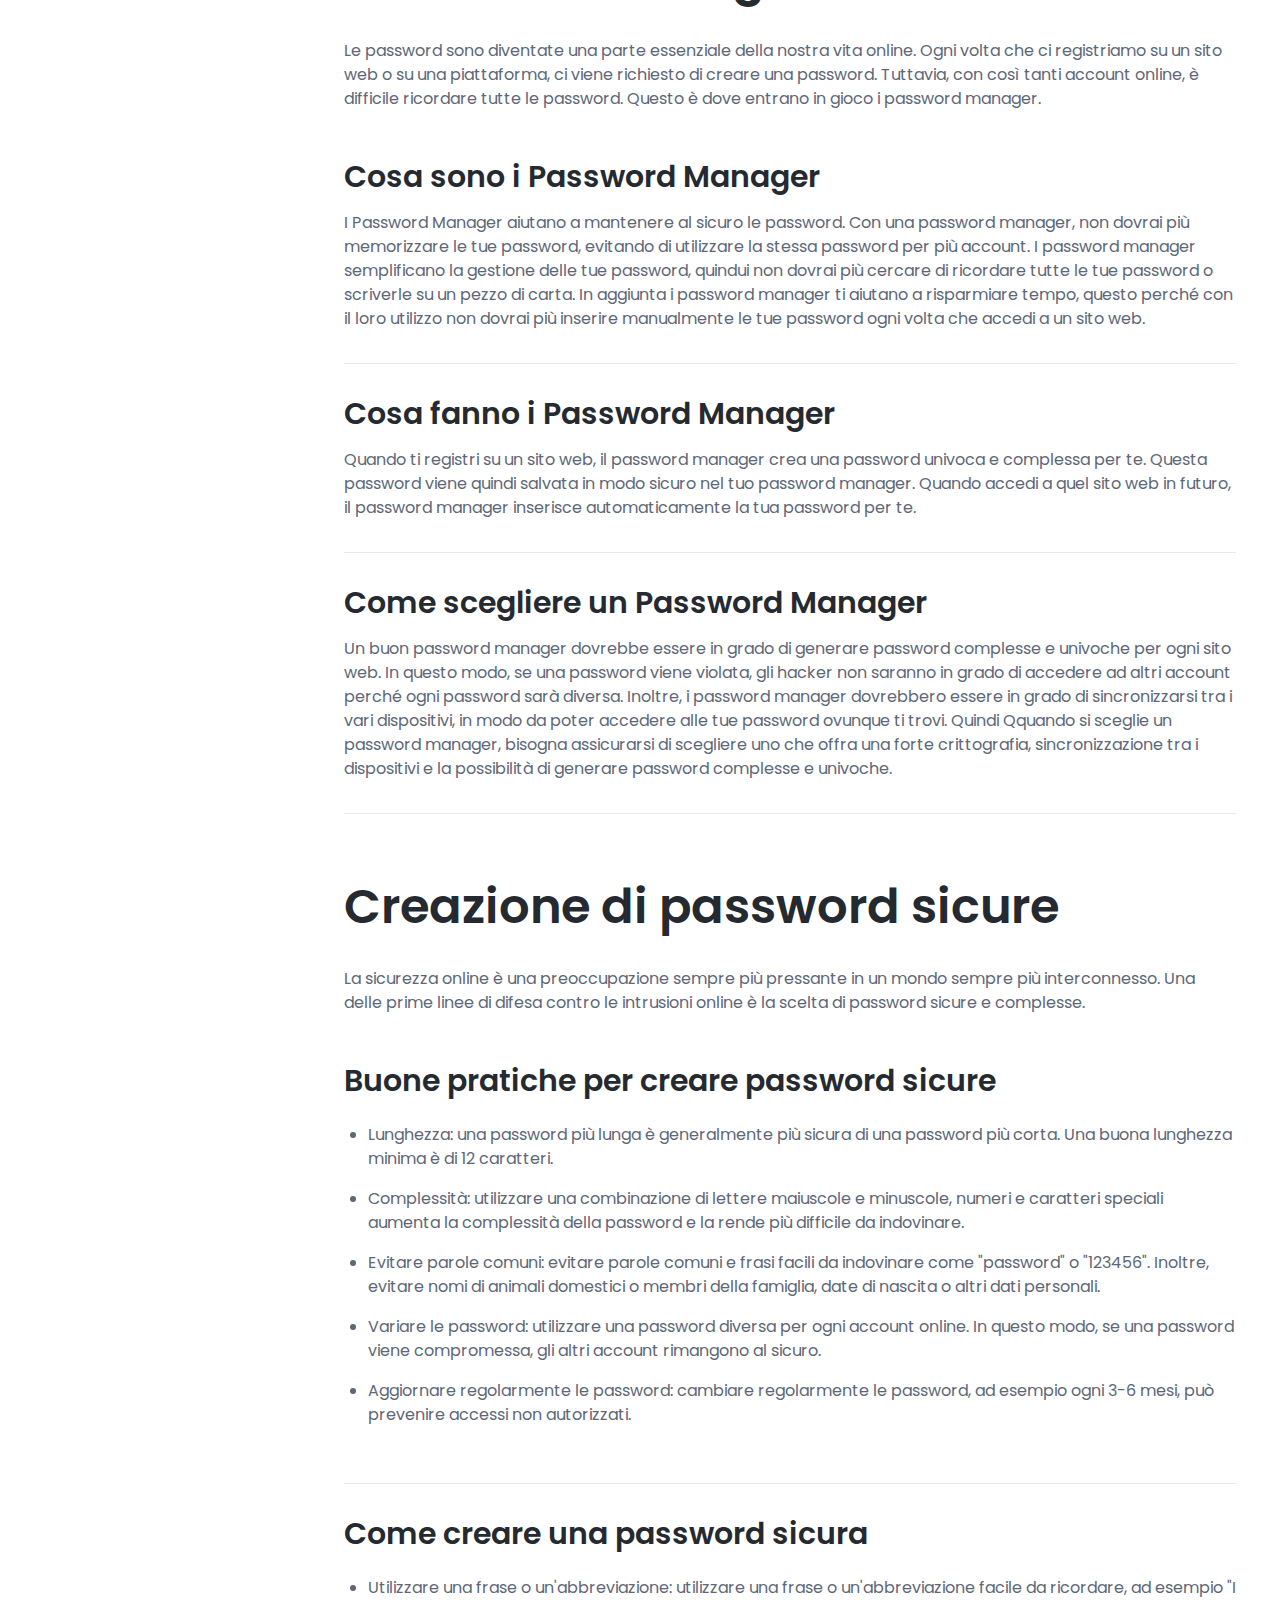
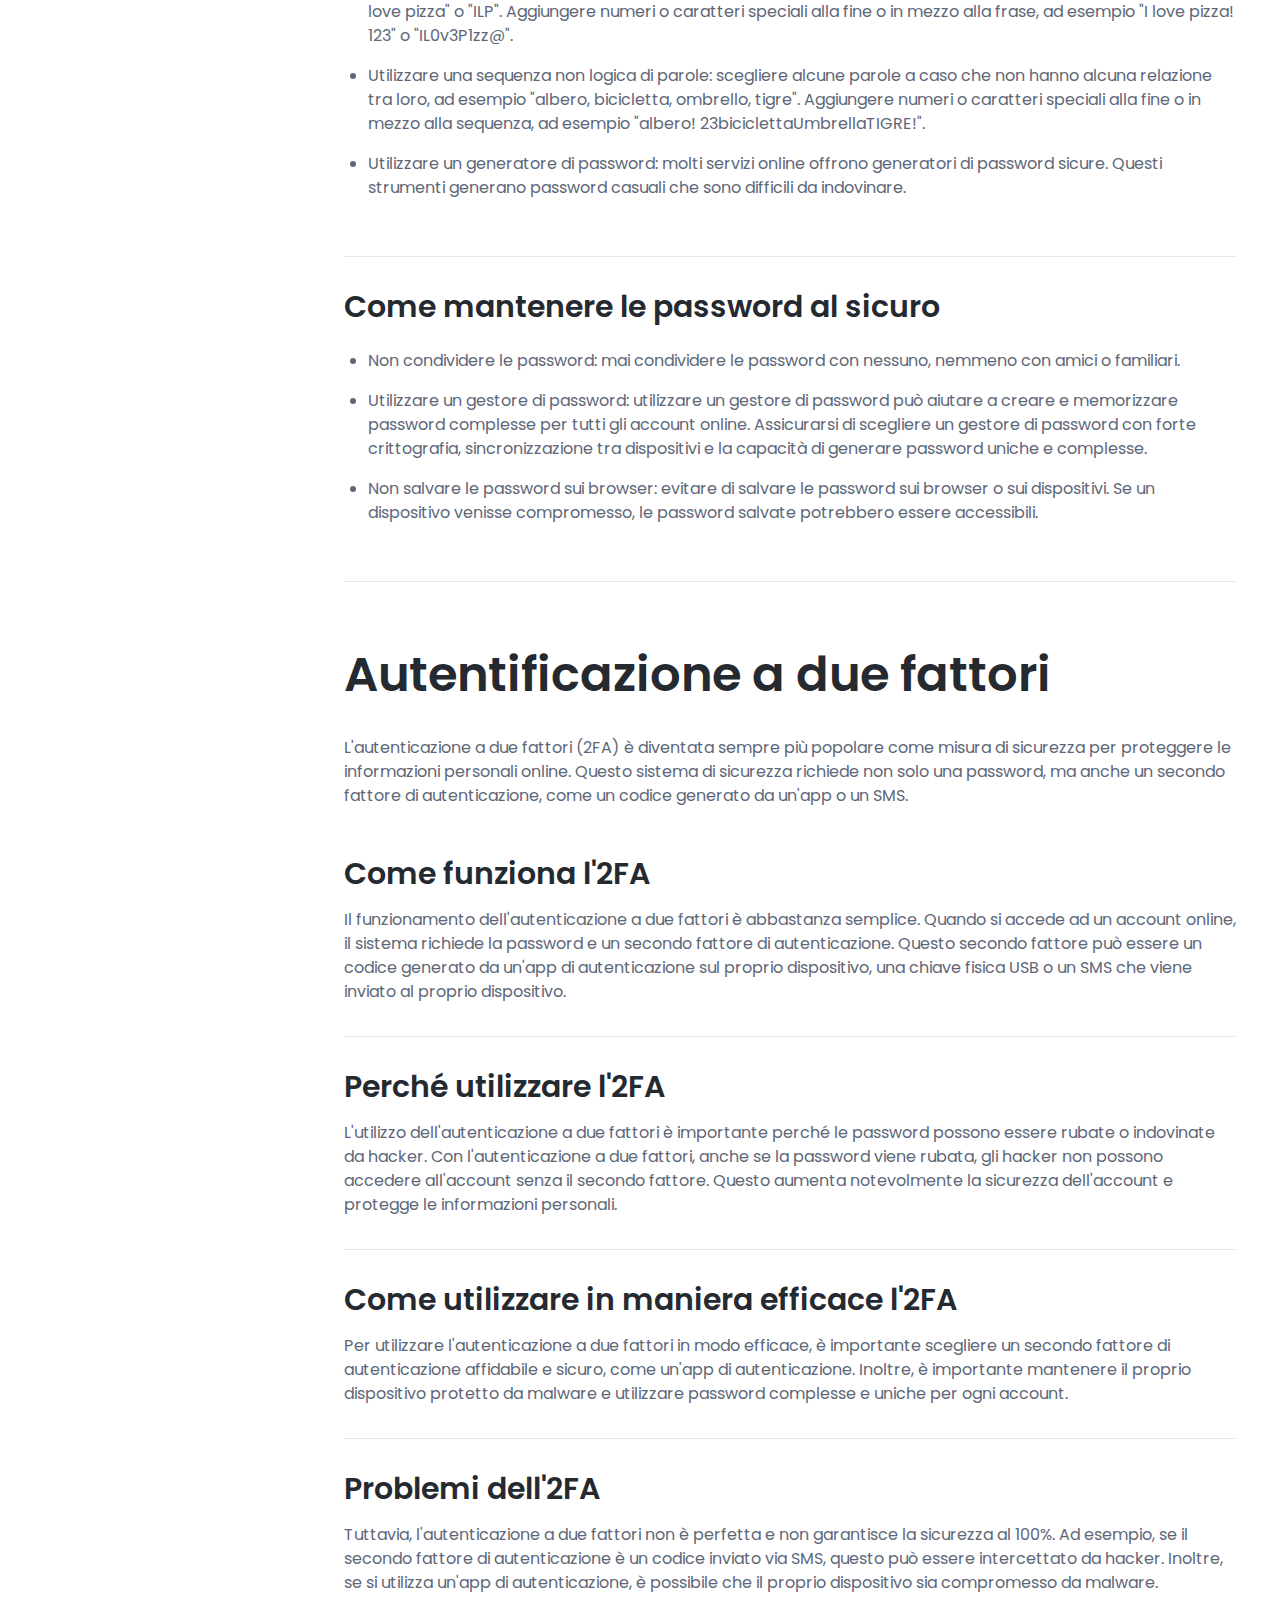
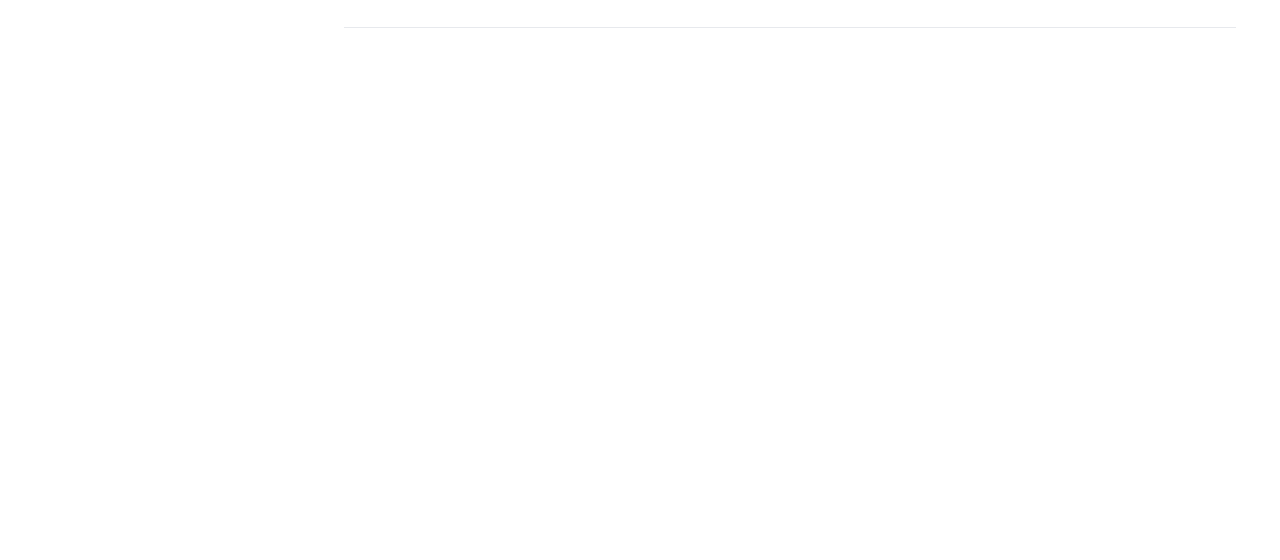
==== commit 375c1d41: "aggiunta informazioni" ====
--- a/index.html
+++ b/index.html
@@ -127,13 +127,26 @@
                     <li class="nav-item section-title mt-3"><a class="nav-link scrollto" href="#section-2"><span
                                 class="theme-icon-holder me-2"><i class="fas"></i></span>Password Manager</a>
                     </li>
-                    <li class="nav-item"><a class="nav-link scrollto" href="#item-2-1">Section Item 2.1</a></li>
-                    <li class="nav-item"><a class="nav-link scrollto" href="#item-2-2">Section Item 2.2</a></li>
-                    <li class="nav-item"><a class="nav-link scrollto" href="#item-2-3">Section Item 2.3</a></li>
-
-
+                    <li class="nav-item"><a class="nav-link scrollto" href="#item-2-1">Cosa sono i Password Manager</a></li>
+                    <li class="nav-item"><a class="nav-link scrollto" href="#item-2-2">Cosa fanno i Password Manager</a></li>
+                    <li class="nav-item"><a class="nav-link scrollto" href="#item-2-3">Cosa scegliere un Password Manager</a></li>
+
+                    <li class="nav-item section-title mt-3"><a class="nav-link scrollto" href="#section-3"><span
+                        class="theme-icon-holder me-2"><i class="fas"></i></span>Creazione password sicure</a>
+                    </li>
+                    <li class="nav-item"><a class="nav-link scrollto" href="#item-3-1">Pratiche consigliate per creare password sicure </a></li>
+                    <li class="nav-item"><a class="nav-link scrollto" href="#item-3-2">Come creare una password sicura </a></li>
+                    <li class="nav-item"><a class="nav-link scrollto" href="#item-3-3">Come mantenere le password al sicuro </a></li>
+
+                    <li class="nav-item section-title mt-3"><a class="nav-link scrollto" href="#section-4"><span
+                        class="theme-icon-holder me-2"><i class="fas"></i></span>Autentificazione a due fattori</a>
+                    </li>
+                    <li class="nav-item"><a class="nav-link scrollto" href="#item-4-1">Come funziona l'2FA</a></li>
+                    <li class="nav-item"><a class="nav-link scrollto" href="#item-4-2">Perché utilizzare l'2FA</a></li>
+                    <li class="nav-item"><a class="nav-link scrollto" href="#item-4-3">Come utilizzare in maniera efficace l'2FA</a></li>
+                    <li class="nav-item"><a class="nav-link scrollto" href="#item-4-4">Problemi dell'2FA</a></li>
                 </ul>
-
+                
             </nav><!--//docs-nav-->
         </div>
         <div class="docs-content">
@@ -504,10 +517,7 @@
 
                     <section class="docs-section" id="item-1-10">
                         <h2 class="section-heading">Come Scegliere Un Servizio VPN</h2>
-                        <p>Supponiamo, ipoteticamente, che io ti abbia toccato l’anima sin qui (uno scrittore può
-                            sognare) e che tu abbia deciso che necessiti di una VPN.
-
-                            Anche in tal caso, prima di scegliere un provider di servizi VPN, bisogna tener conto di
+                        <p>Prima di scegliere un provider di servizi VPN, bisogna tener conto di
                             alcune cose importanti: </p>
                         <ul class="col-9">
                             <li>Copertura dei server. Un fornitore di servizi VPN affidabile deve possedere una buona
@@ -591,50 +601,128 @@
                     <header class="docs-header">
                         <h1 class="docs-heading">Password Manager</h1>
                         <section class="docs-intro">
-                            <p>Section intro goes here. Lorem ipsum dolor sit amet, consectetur adipiscing elit. Quisque
-                                finibus condimentum nisl id vulputate. Praesent aliquet varius eros interdum suscipit.
-                                Donec eu purus sed nibh convallis bibendum quis vitae turpis. Duis vestibulum diam
-                                lorem, vitae dapibus nibh facilisis a. Fusce in malesuada odio.</p>
+                            <p>Le password sono diventate una parte essenziale della nostra vita online. Ogni volta che 
+                                ci registriamo su un sito web o su una piattaforma, ci viene richiesto di creare una 
+                                password. Tuttavia, con così tanti account online, è difficile ricordare tutte le password. 
+                                Questo è dove entrano in gioco i password manager. </p>
                         </section><!--//docs-intro-->
                     </header>
                     <section class="docs-section" id="item-2-1">
-                        <h2 class="section-heading">Section Item 2.1</h2>
-                        <p>Vivamus efficitur fringilla ullamcorper. Cras condimentum condimentum mauris, vitae facilisis
-                            leo. Aliquam sagittis purus nisi, at commodo augue convallis id. Sed interdum turpis quis
-                            felis bibendum imperdiet. Mauris pellentesque urna eu leo gravida iaculis. In fringilla odio
-                            in felis ultricies porttitor. Donec at purus libero. Vestibulum libero orci, commodo nec
-                            arcu sit amet, commodo sollicitudin est. Vestibulum ultricies malesuada tempor.
-                            Lorem ipsum dolor sit amet consectetur, adipisicing elit. Vitae dolores accusamus dicta
-                            earum et ex ut sit! Similique quas inventore ab. Provident magni dolores nostrum voluptates
-                            ut ipsam facilis similique.</p>
+                        <h2 class="section-heading">Cosa sono i Password Manager</h2>
+                        <p>I Password Manager aiutano a mantenere al sicuro le password. Con una password manager, 
+                            non dovrai più memorizzare le tue password, evitando di utilizzare la stessa password per 
+                            più account. I password manager semplificano la gestione delle tue password, quindui non dovrai più cercare di 
+                            ricordare tutte le tue password o scriverle su un pezzo di carta. In aggiunta i password manager 
+                            ti aiutano a risparmiare tempo, questo perché con il loro utilizzo non dovrai più inserire manualmente le tue 
+                            password ogni volta che accedi a un sito web.</p>
                     </section><!--//section-->
 
                     <section class="docs-section" id="item-2-2">
-                        <h2 class="section-heading">Section Item 2.2</h2>
-                        <p>Vivamus efficitur fringilla ullamcorper. Cras condimentum condimentum mauris, vitae facilisis
-                            leo. Aliquam sagittis purus nisi, at commodo augue convallis id. Sed interdum turpis quis
-                            felis bibendum imperdiet. Mauris pellentesque urna eu leo gravida iaculis. In fringilla odio
-                            in felis ultricies porttitor. Donec at purus libero. Vestibulum libero orci, commodo nec
-                            arcu sit amet, commodo sollicitudin est. Vestibulum ultricies malesuada tempor.
-                            Lorem ipsum dolor sit amet consectetur adipisicing elit. Minima dignissimos reiciendis quasi
-                            ea omnis molestias laudantium, odit accusamus quos voluptas porro, dolor sapiente. Natus
-                            quam a, sint repellat porro dicta.</p>
+                        <h2 class="section-heading">Cosa fanno i Password Manager</h2>
+                        <p>Quando ti registri su un sito web, il password manager crea una password univoca e complessa 
+                            per te. Questa password viene quindi salvata in modo sicuro nel tuo password manager. Quando 
+                            accedi a quel sito web in futuro, il password manager inserisce automaticamente la tua password 
+                            per te. </p>
                     </section><!--//section-->
 
                     <section class="docs-section" id="item-2-3">
-                        <h2 class="section-heading">Section Item 2.3</h2>
-                        <p>Vivamus efficitur fringilla ullamcorper. Cras condimentum condimentum mauris, vitae facilisis
-                            leo. Aliquam sagittis purus nisi, at commodo augue convallis id. Sed interdum turpis quis
-                            felis bibendum imperdiet. Mauris pellentesque urna eu leo gravida iaculis. In fringilla odio
-                            in felis ultricies porttitor. Donec at purus libero. Vestibulum libero orci, commodo nec
-                            arcu sit amet, commodo sollicitudin est. Vestibulum ultricies malesuada tempor.
-                            Lorem ipsum dolor sit amet consectetur adipisicing elit. Illum nesciunt qui nemo ut
-                            doloremque voluptatem! At itaque harum, deserunt dolores velit illum repellat expedita
-                            laudantium nisi quibusdam magnam inventore a.</p>
+                        <h2 class="section-heading">Come scegliere un Password Manager</h2>
+                        <p>Un buon password manager dovrebbe essere in grado di generare password complesse e univoche 
+                            per ogni sito web. In questo modo, se una password viene violata, gli hacker non saranno in 
+                            grado di accedere ad altri account perché ogni password sarà diversa. Inoltre, i password manager 
+                            dovrebbero essere in grado di sincronizzarsi tra i vari dispositivi, in modo da poter accedere alle 
+                            tue password ovunque ti trovi. Quindi Qquando si sceglie un password manager, bisogna assicurarsi di 
+                            scegliere uno che offra una forte crittografia, sincronizzazione tra i dispositivi e la possibilità 
+                            di generare password complesse e univoche. </p>
                     </section><!--//section-->
                 </article><!--//docs-article-->
 
-                <footer class="footer">
+                <article class="docs-article" id="section-3">
+                    <header class="docs-header">
+                        <h1 class="docs-heading">Creazione di password sicure</h1>
+                        <section class="docs-intro">
+                            <p>La sicurezza online è una preoccupazione sempre più pressante in un mondo sempre più interconnesso. 
+                                Una delle prime linee di difesa contro le intrusioni online è la scelta di password sicure e complesse.</p>
+                        </section><!--//docs-intro-->
+                    </header>
+                    <section class="docs-section" id="item-3-1">
+                        <h2 class="section-heading">Buone pratiche per creare password sicure</h2>
+                        <p>
+                            <ul>
+                                <li>Lunghezza: una password più lunga è generalmente più sicura di una password più corta. Una buona lunghezza minima è di 12 caratteri. </li>
+                                <li>Complessità: utilizzare una combinazione di lettere maiuscole e minuscole, numeri e caratteri speciali aumenta la complessità della password e la rende più difficile da indovinare. </li>
+                                <li>Evitare parole comuni: evitare parole comuni e frasi facili da indovinare come "password" o "123456". Inoltre, evitare nomi di animali domestici o membri della famiglia, date di nascita o altri dati personali. </li>
+                                <li>Variare le password: utilizzare una password diversa per ogni account online. In questo modo, se una password viene compromessa, gli altri account rimangono al sicuro. </li>
+                                <li>Aggiornare regolarmente le password: cambiare regolarmente le password, ad esempio ogni 3-6 mesi, può prevenire accessi non autorizzati. </li>
+                            </ul>
+                        </p>
+                    </section><!--//section-->
+
+                    <section class="docs-section" id="item-3-2">
+                        <h2 class="section-heading">Come creare una password sicura </h2>
+                        <p>
+                            <ul>
+                                <li>Utilizzare una frase o un'abbreviazione: utilizzare una frase o un'abbreviazione facile da ricordare, ad esempio "I love pizza" o "ILP". Aggiungere numeri o caratteri speciali alla fine o in mezzo alla frase, ad esempio "I love pizza! 123" o "IL0v3P1zz@". </li>
+                                <li>Utilizzare una sequenza non logica di parole: scegliere alcune parole a caso che non hanno alcuna relazione tra loro, ad esempio "albero, bicicletta, ombrello, tigre". Aggiungere numeri o caratteri speciali alla fine o in mezzo alla sequenza, ad esempio "albero! 23biciclettaUmbrellaTIGRE!". </li>
+                                <li>Utilizzare un generatore di password: molti servizi online offrono generatori di password sicure. Questi strumenti generano password casuali che sono difficili da indovinare. </li>
+                            </ul>
+                        </p>
+                    </section><!--//section-->
+
+                    <section class="docs-section" id="item-3-3">
+                        <h2 class="section-heading">Come mantenere le password al sicuro </h2>
+                        <p>
+                            <ul>
+                                <li>Non condividere le password: mai condividere le password con nessuno, nemmeno con amici o familiari. </li>
+                                <li>Utilizzare un gestore di password: utilizzare un gestore di password può aiutare a creare e memorizzare password complesse per tutti gli account online. Assicurarsi di scegliere un gestore di password con forte crittografia, sincronizzazione tra dispositivi e la capacità di generare password uniche e complesse. </li>
+                                <li>Non salvare le password sui browser: evitare di salvare le password sui browser o sui dispositivi. Se un dispositivo venisse compromesso, le password salvate potrebbero essere accessibili. </li>
+                            </ul>
+                        </p>
+                    </section><!--//section-->
+                </article><!--//docs-article-->
+
+                <article class="docs-article" id="section-4">
+                    <header class="docs-header">
+                        <h1 class="docs-heading">Autentificazione a due fattori</h1>
+                        <section class="docs-intro">
+                            <p>L'autenticazione a due fattori (2FA) è diventata sempre più popolare come misura di sicurezza per 
+                                proteggere le informazioni personali online. Questo sistema di sicurezza richiede non solo una password, 
+                                ma anche un secondo fattore di autenticazione, come un codice generato da un'app o un SMS. </p>
+                        </section><!--//docs-intro-->
+                    </header>
+                    <section class="docs-section" id="item-4-1">
+                        <h2 class="section-heading">Come funziona l'2FA</h2>
+                        <p>Il funzionamento dell'autenticazione a due fattori è abbastanza semplice. Quando si accede ad 
+                            un account online, il sistema richiede la password e un secondo fattore di autenticazione. 
+                            Questo secondo fattore può essere un codice generato da un'app di autenticazione sul proprio 
+                            dispositivo, una chiave fisica USB o un SMS che viene inviato al proprio dispositivo. </p>
+                    </section><!--//section-->
+
+                    <section class="docs-section" id="item-4-2">
+                        <h2 class="section-heading">Perché utilizzare l'2FA</h2>
+                        <p>L'utilizzo dell'autenticazione a due fattori è importante perché le password possono essere 
+                            rubate o indovinate da hacker. Con l'autenticazione a due fattori, anche se la password viene 
+                            rubata, gli hacker non possono accedere all'account senza il secondo fattore. Questo aumenta 
+                            notevolmente la sicurezza dell'account e protegge le informazioni personali. </p>
+                    </section><!--//section-->
+
+                    <section class="docs-section" id="item-4-3">
+                        <h2 class="section-heading">Come utilizzare in maniera efficace l'2FA</h2>
+                        <p>Per utilizzare l'autenticazione a due fattori in modo efficace, è importante scegliere un 
+                            secondo fattore di autenticazione affidabile e sicuro, come un'app di autenticazione. 
+                            Inoltre, è importante mantenere il proprio dispositivo protetto da malware e utilizzare 
+                            password complesse e uniche per ogni account. </p>
+                    </section><!--//section-->
+                    <section class="docs-section" id="item-4-4">
+                        <h2 class="section-heading">Problemi dell'2FA</h2>
+                        <p>Tuttavia, l'autenticazione a due fattori non è perfetta e non garantisce la sicurezza al 100%. 
+                            Ad esempio, se il secondo fattore di autenticazione è un codice inviato via SMS, questo può essere 
+                            intercettato da hacker. Inoltre, se si utilizza un'app di autenticazione, è possibile che il proprio 
+                            dispositivo sia compromesso da malware. </p>
+                    </section><!--//section-->
+                </article><!--//docs-article-->
+
+               <!--//<footer class="footer">
                     <div class="container text-center py-5">
                         <small class="copyright">Designed by <a class="theme-link" href="http://themes.3rdwavemedia.com"
                                 target="_blank">Xiaoying Riley</a> for
@@ -643,7 +731,7 @@
                             <li class="list-inline-item"><a
                                     href="https://github.com/TheBaldFrog/EdCivicaSicurezzaInternet"><i
                                         class="fab fa-github fa-fw"></i></a></li>
-                        </ul><!--//social-list-->
+                        </ul>-->
                     </div>
                 </footer>
             </div>
--- a/assets/css/mymedia.css
+++ b/assets/css/mymedia.css
@@ -1,11 +1,11 @@
 @media screen and (max-width: 375px) {
     body {
-         font-size: .9rem;
+         font-size: 1rem;
         line-height: 1.3;
         /* padding: 2rem; */
     }
     .docs-article {
-        padding: .9rem;
+        padding: .8rem;
     }
 }
 
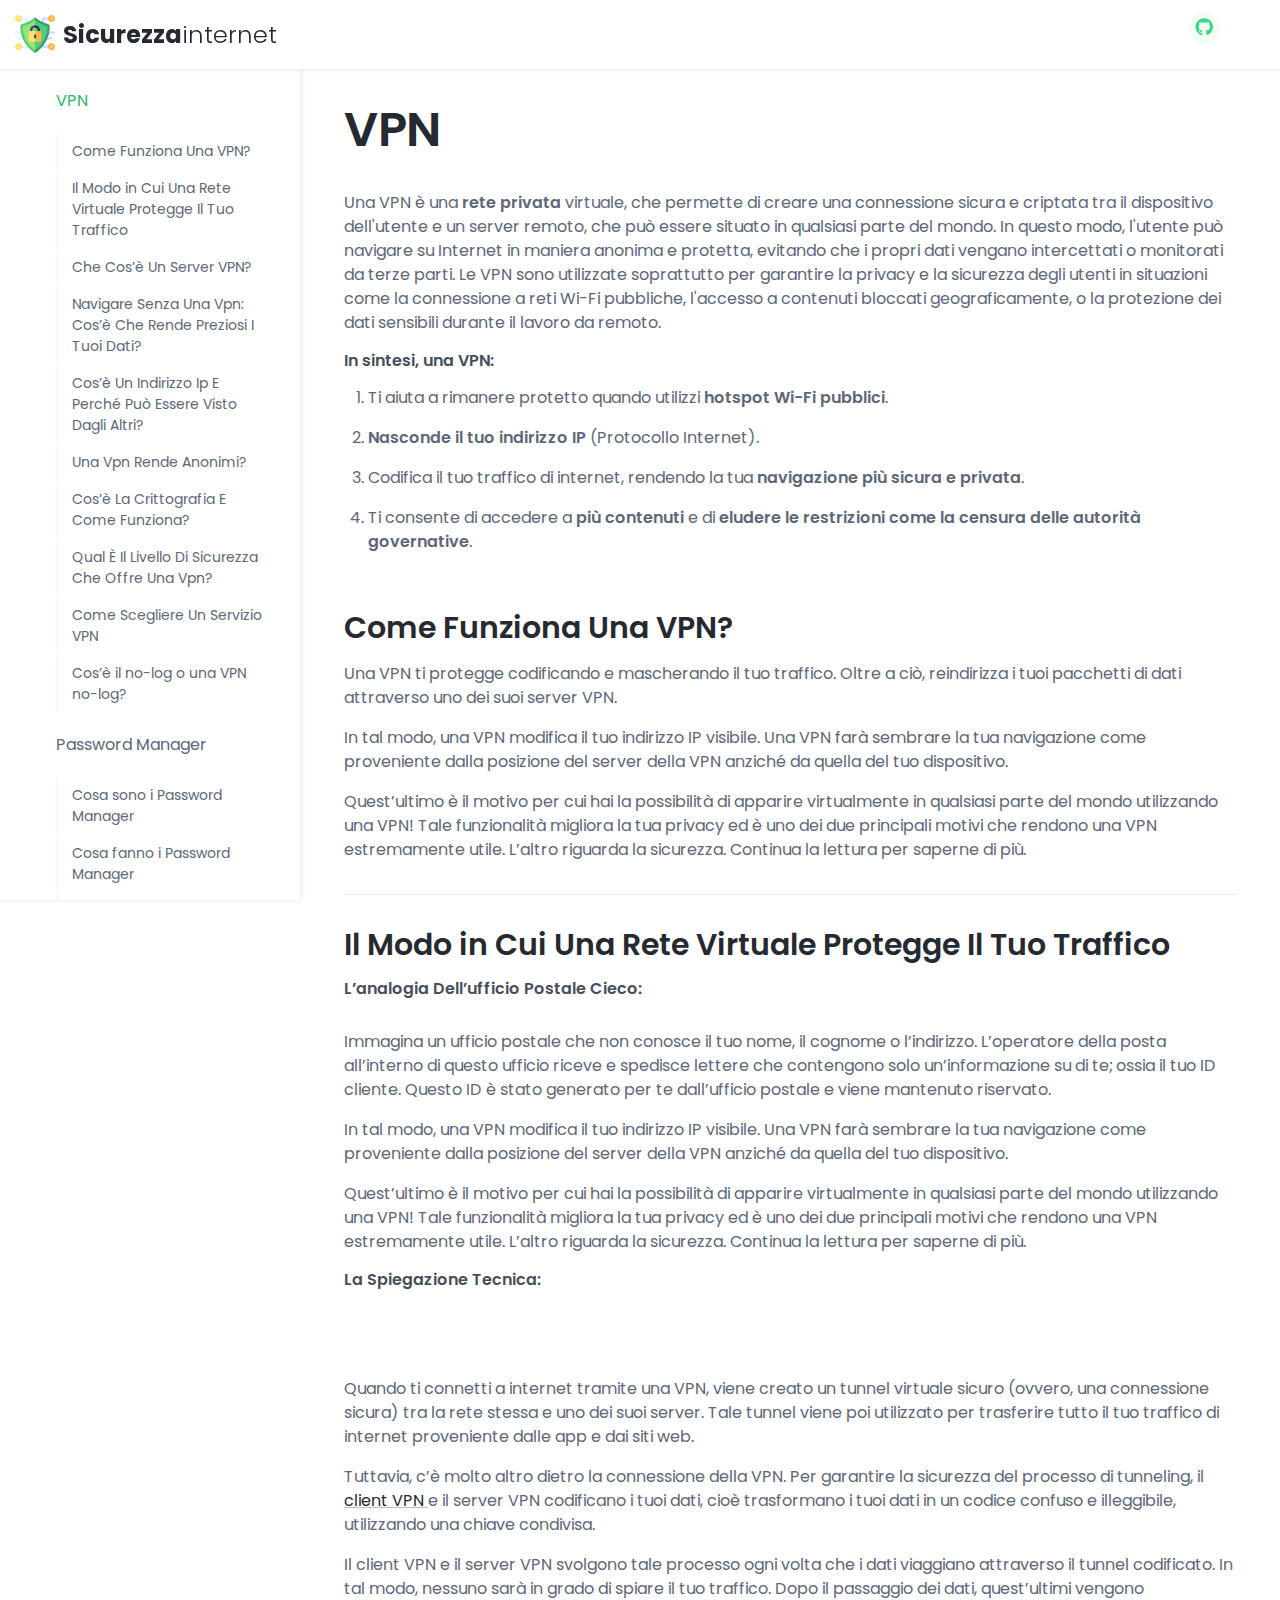
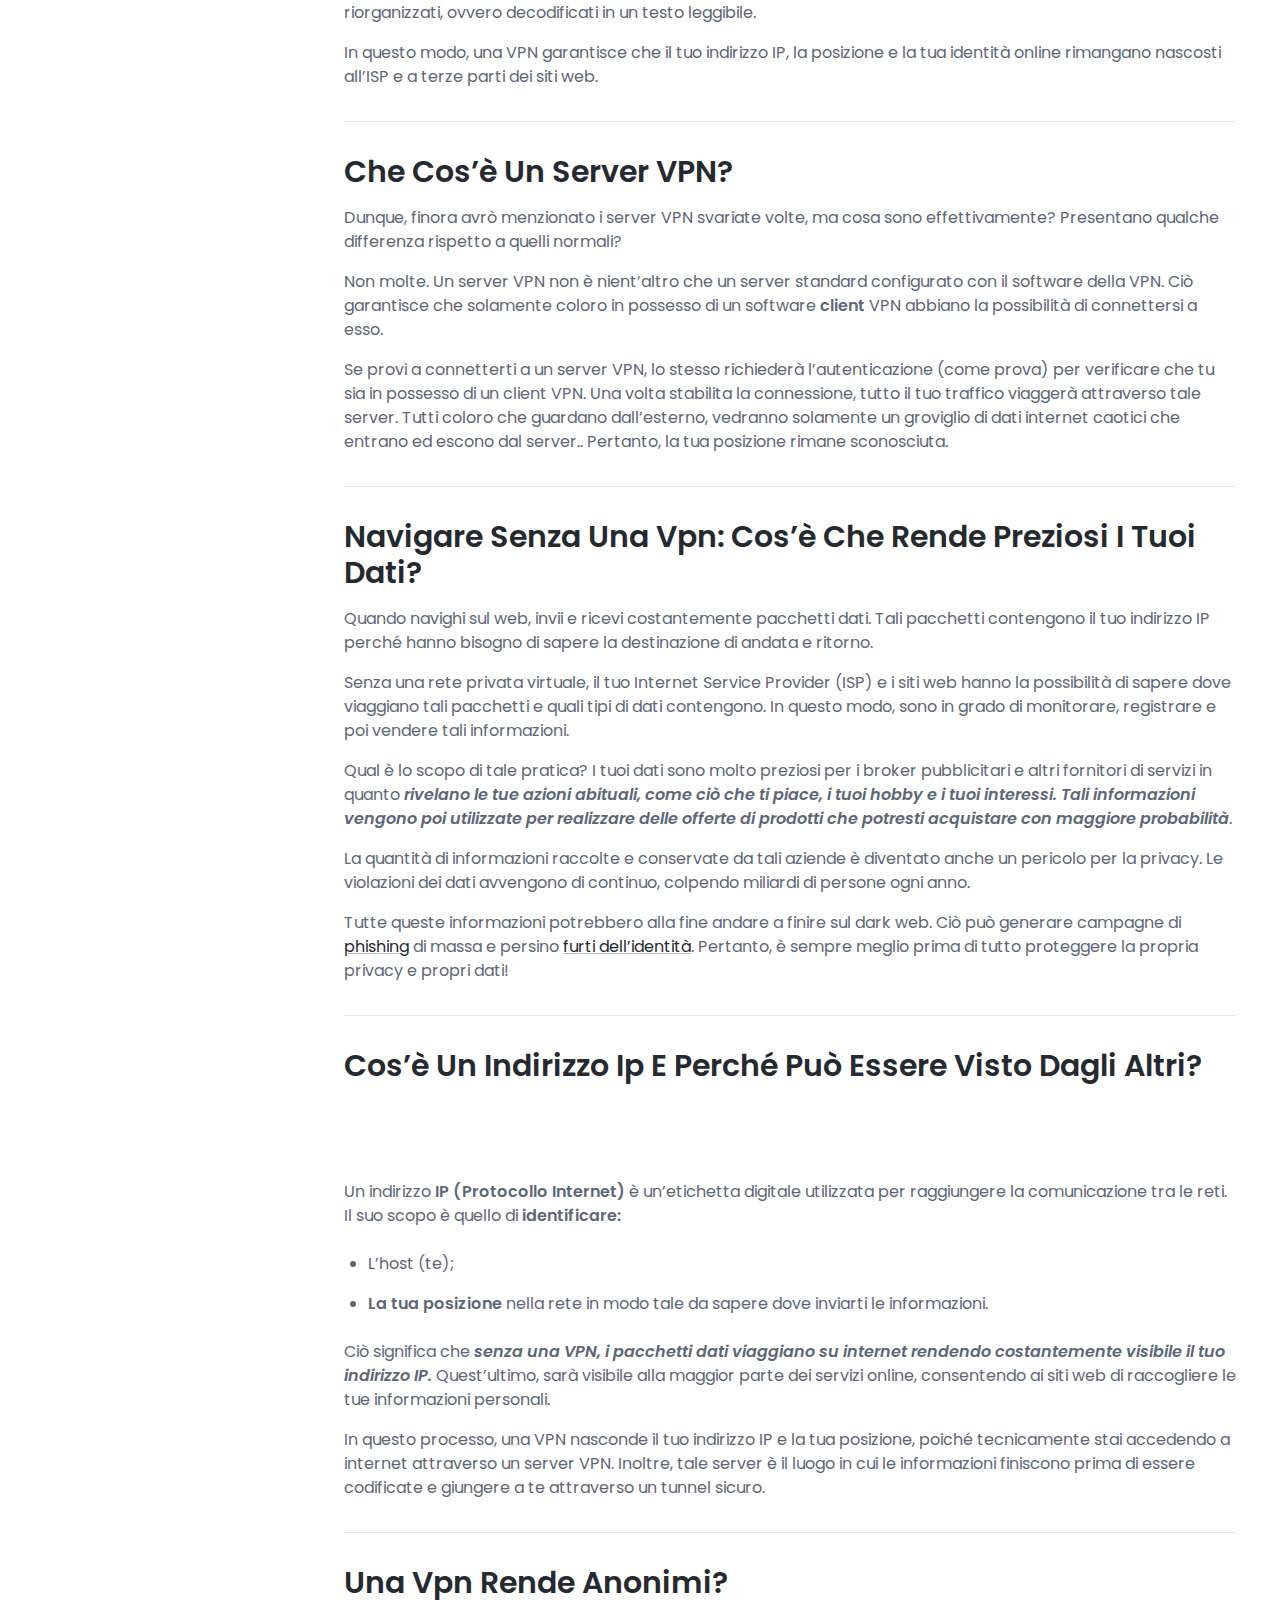
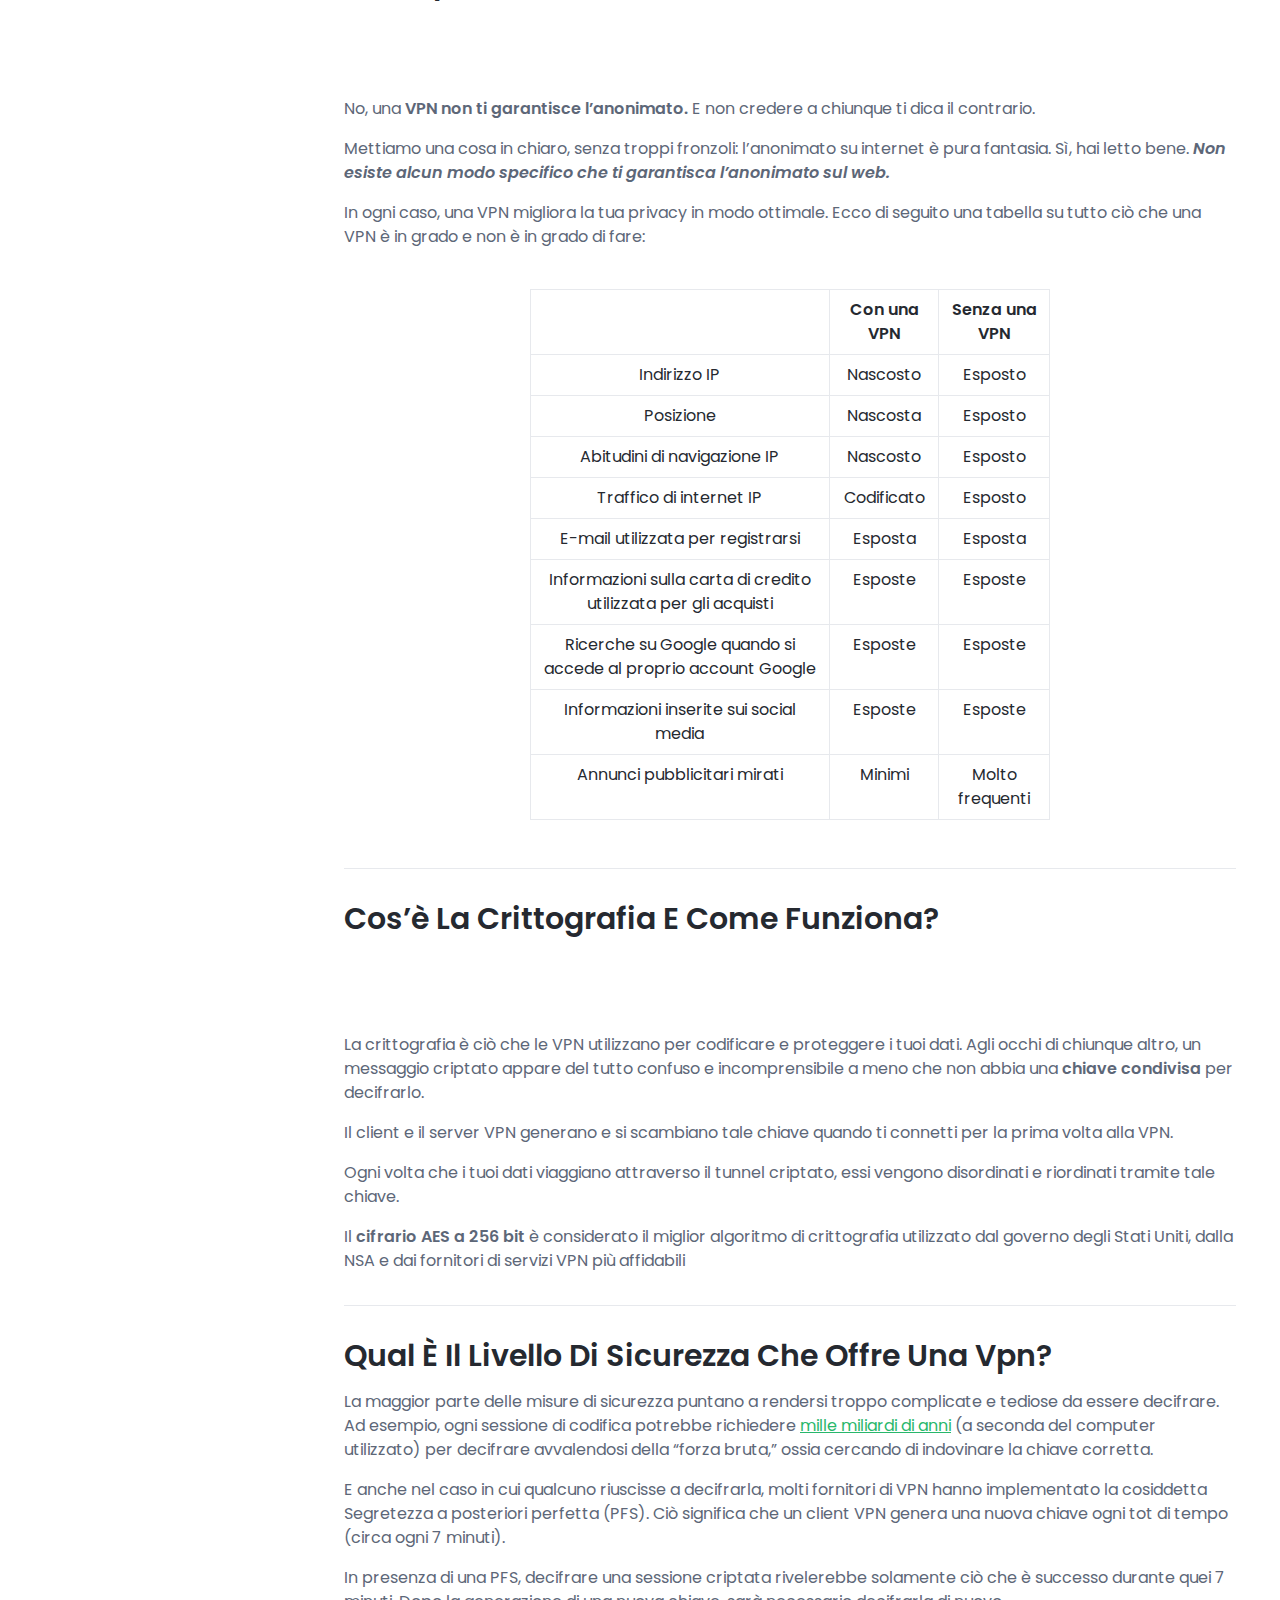
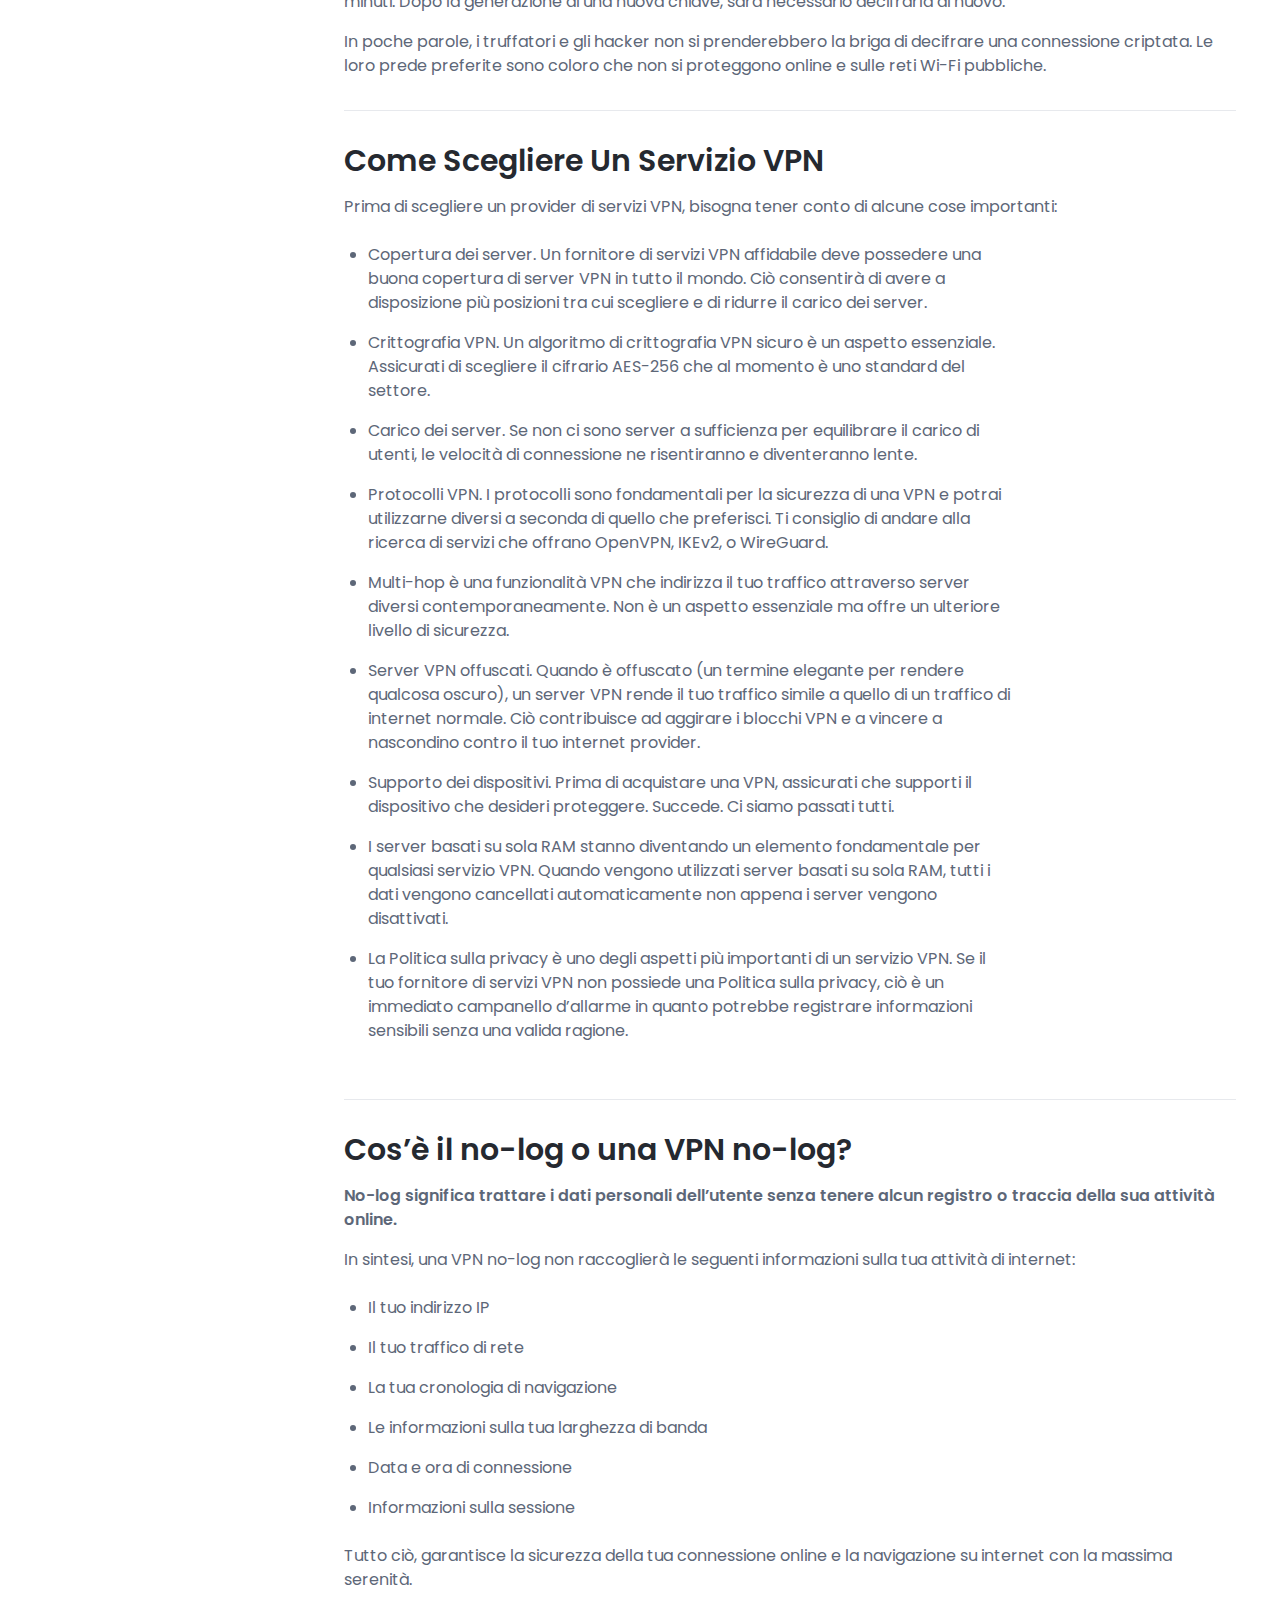
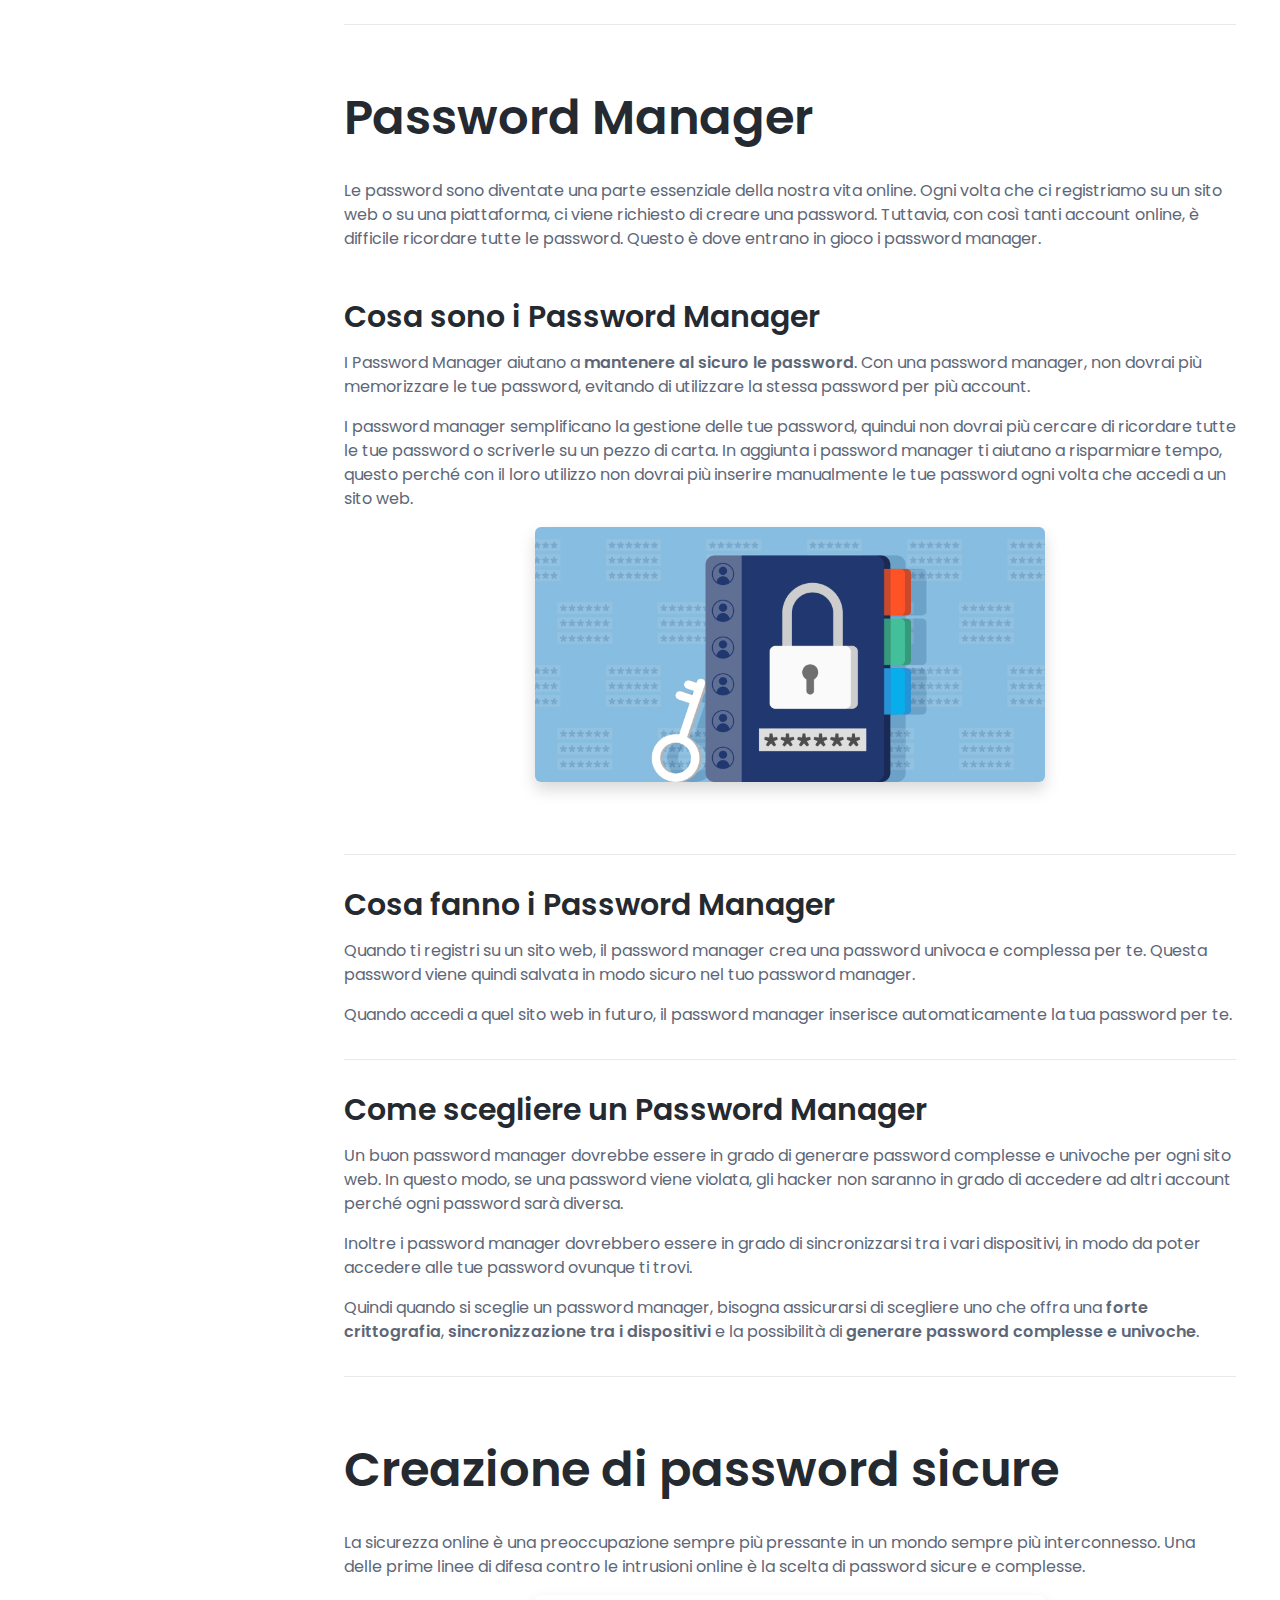
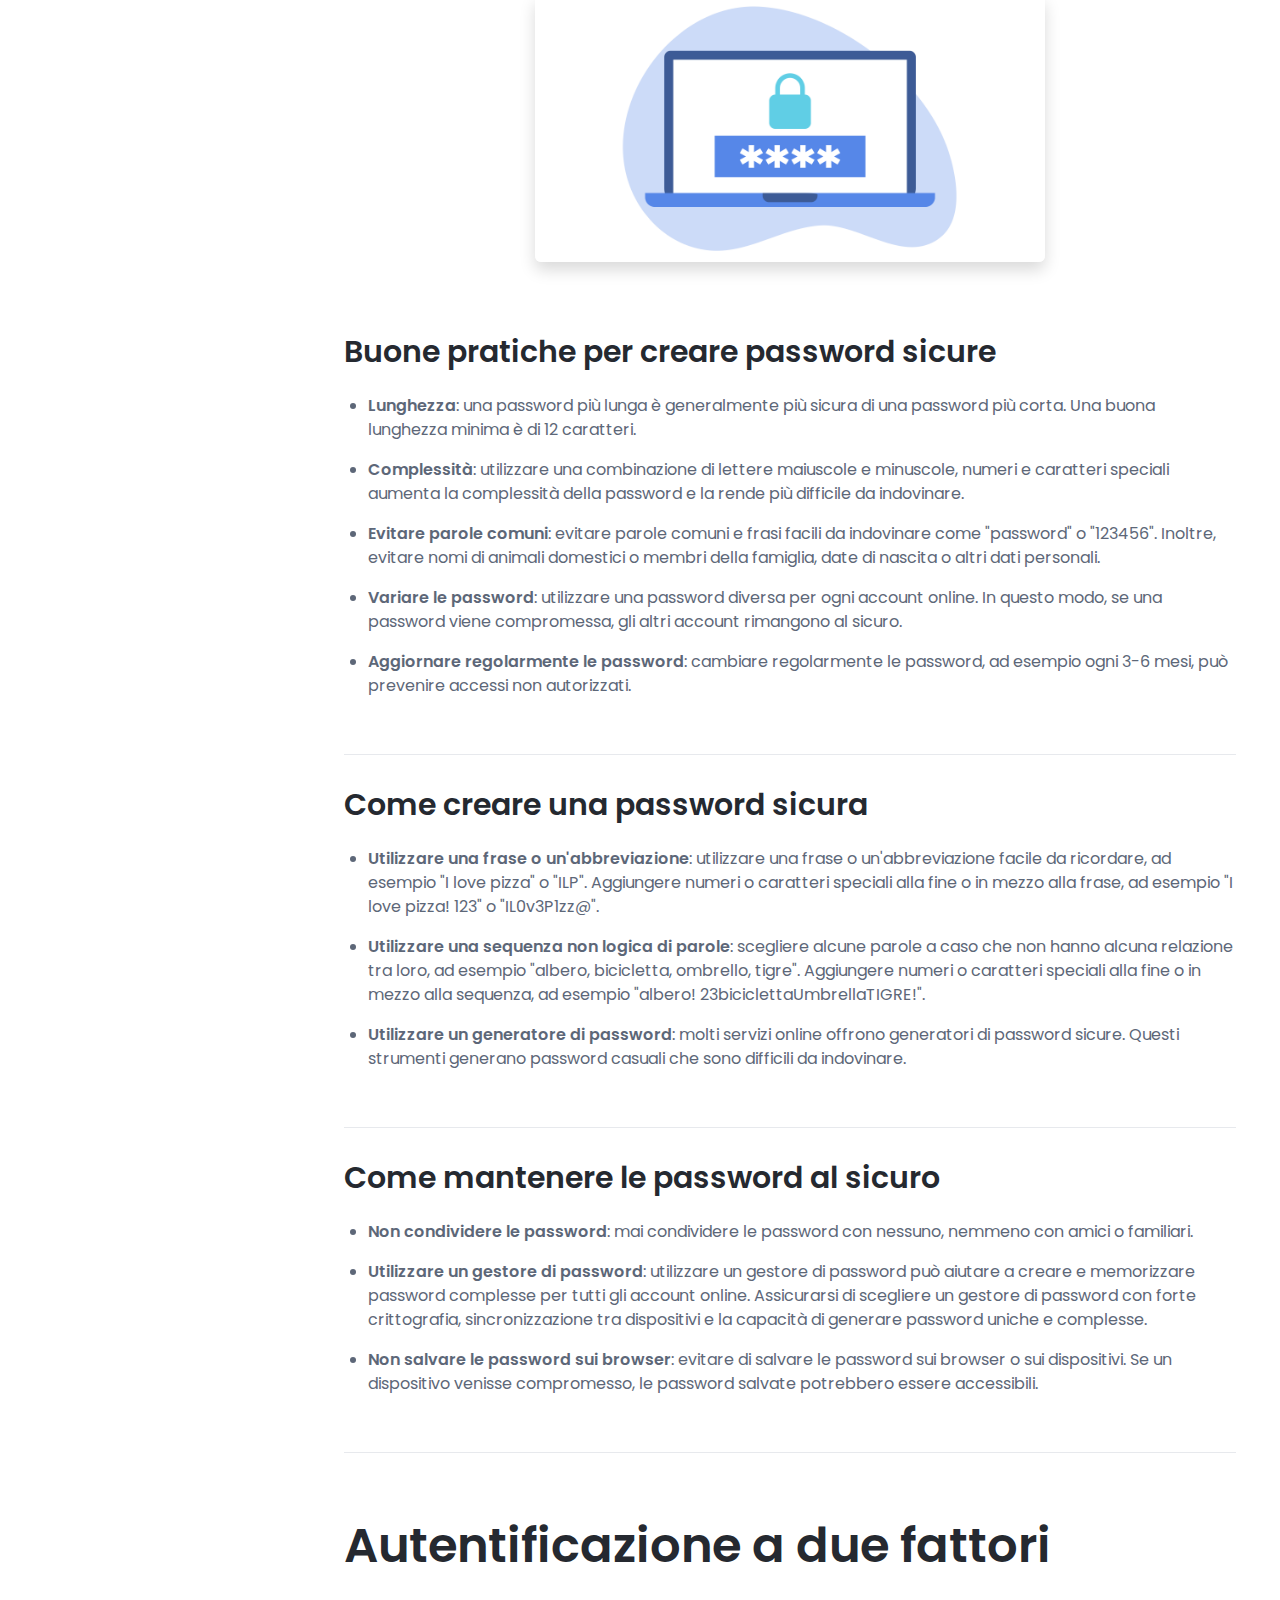
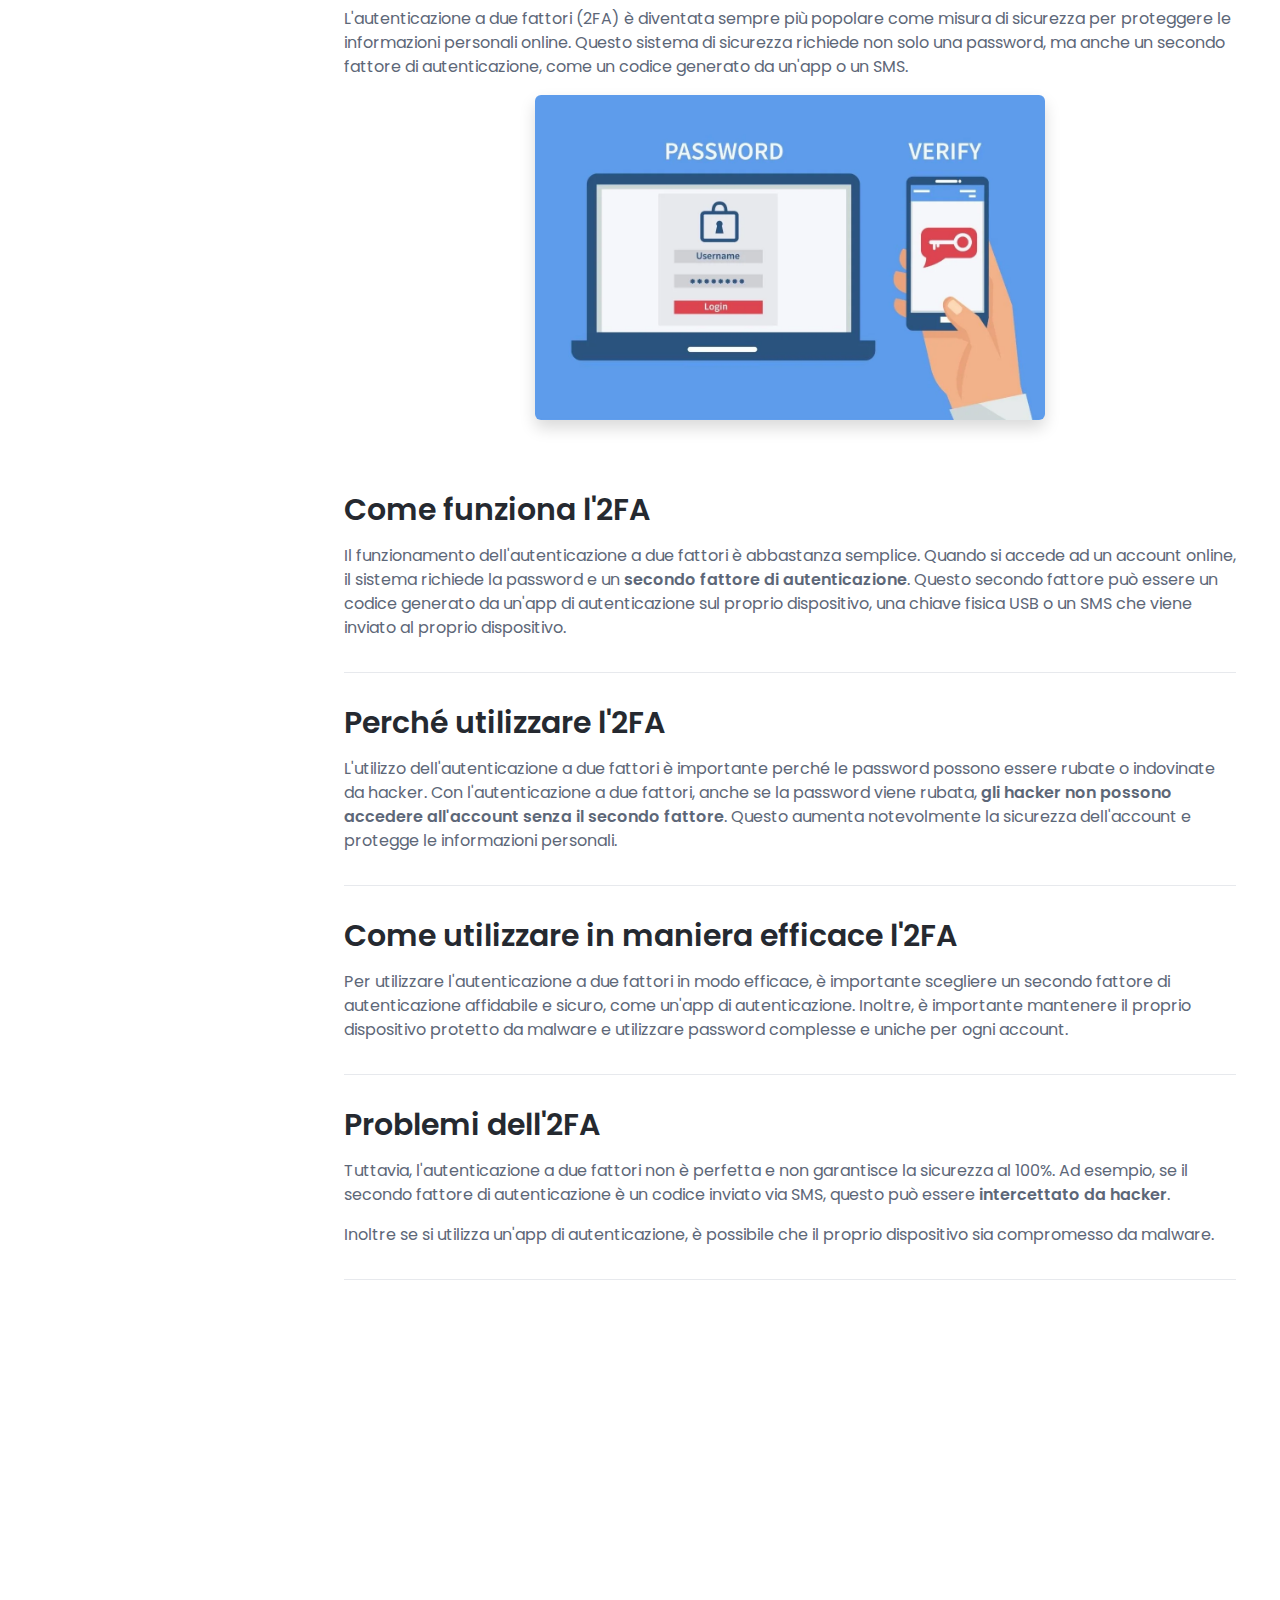
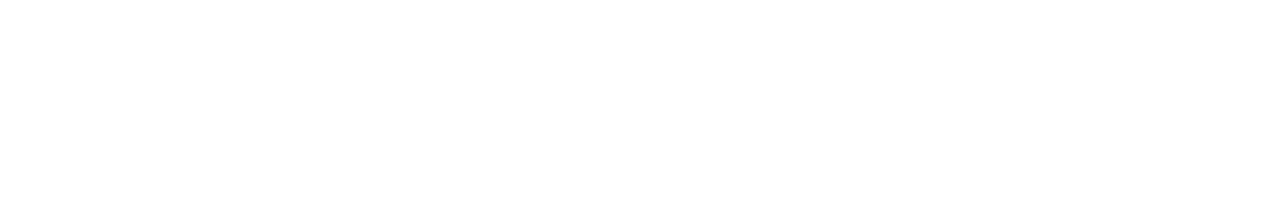
==== commit c9dc7cee: "aggiunta di immagini e sistemazione dei paragrafi" ====
--- a/index.html
+++ b/index.html
@@ -118,10 +118,9 @@
                             Funziona?</a></li>
                     <li class="nav-item"><a class="nav-link scrollto" href="#item-1-8">Qual È Il Livello Di Sicurezza
                             Che Offre Una Vpn?</a></li>
-                    <li class="nav-item"><a class="nav-link scrollto" href="#item-1-9">Protocolli VPN</a></li>
-                    <li class="nav-item"><a class="nav-link scrollto" href="#item-1-10">Come Scegliere Un Servizio
+                    <li class="nav-item"><a class="nav-link scrollto" href="#item-1-9">Come Scegliere Un Servizio
                             VPN</a></li>
-                    <li class="nav-item"><a class="nav-link scrollto" href="#item-1-11">Cos’è il no-log o una VPN
+                    <li class="nav-item"><a class="nav-link scrollto" href="#item-1-10">Cos’è il no-log o una VPN
                             no-log?</a></li>
                     <!-- #section-1 -->
                     <li class="nav-item section-title mt-3"><a class="nav-link scrollto" href="#section-2"><span
@@ -220,9 +219,8 @@
                         <p>Tuttavia, c’è molto altro dietro la connessione della VPN. Per garantire la sicurezza del
                             processo di tunneling, il <a class="theme-link"
                                 href="https://www.punto-informatico.it/migliori-vpn-2023/" target="_blank"> client VPN
-                            </a> e il server VPN codificano i tuoi dati (Italiano:
-                            trasformare in un codice confuso e illeggibile) utilizzando una chiave condivisa (argomento
-                            che verrà affrontato meglio più avanti).</p>
+                            </a> e il server VPN codificano i tuoi dati, cioè trasformano i tuoi dati in un codice confuso e illeggibile, 
+                            utilizzando una chiave condivisa.</p>
                         <p>Il client VPN e il server VPN svolgono tale processo ogni volta che i dati viaggiano
                             attraverso il tunnel codificato. In tal modo, nessuno sarà in grado di spiare il tuo
                             traffico. Dopo il passaggio dei dati, quest’ultimi vengono riorganizzati, ovvero
@@ -411,9 +409,6 @@
 
                         <p>Ogni volta che i tuoi dati viaggiano attraverso il tunnel criptato, essi vengono disordinati
                             e riordinati tramite tale chiave.</p>
-                        <p>Dunque, qual è il livello di efficacia della crittografia? Ciò dipende dall’algoritmo di
-                            crittografia utilizzato e dal protocollo della VPN associato ad esso (di cui parleremo più
-                            avanti).</p>
                         <p>Il <b>cifrario AES a 256 bit</b> è considerato il miglior algoritmo di crittografia
                             utilizzato dal
                             governo degli Stati Uniti, dalla NSA e dai fornitori di servizi VPN più affidabili</p>
@@ -421,8 +416,6 @@
 
                     <section class="docs-section" id="item-1-8">
                         <h2 class="section-heading">Qual È Il Livello Di Sicurezza Che Offre Una Vpn?</h2>
-                        <p><b>Risposta breve:</b> molto alto.</p>
-                        <p><b>Risposta lunga:</b> molto più interessante.</p>
                         <p>La maggior parte delle misure di sicurezza puntano a rendersi troppo complicate e tediose da
                             essere decifrare. Ad esempio, ogni sessione di codifica potrebbe richiedere <a
                                 class="theme-lin"
@@ -430,8 +423,8 @@
                                 di anni</a> (a seconda del computer utilizzato) per decifrare avvalendosi della “forza
                             bruta,”
                             ossia cercando di indovinare la chiave corretta. </p>
-                        <p>E anche nel caso in cui qualcuno riuscisse a decifrarla, molti fornitori di VPN come
-                            Surfshark hanno implementato la cosiddetta Segretezza a posteriori perfetta (PFS). Ciò
+                        <p>E anche nel caso in cui qualcuno riuscisse a decifrarla, molti fornitori di VPN
+                             hanno implementato la cosiddetta Segretezza a posteriori perfetta (PFS). Ciò
                             significa che un client VPN genera una nuova chiave ogni tot di tempo (circa ogni 7 minuti).
                         </p>
 
@@ -443,79 +436,8 @@
                             sulle reti Wi-Fi pubbliche.</p>
                     </section>
 
+
                     <section class="docs-section" id="item-1-9">
-                        <h2 class="section-heading">Protocolli VPN</h2>
-                        <br>
-                        <div class="simplelightbox-gallery row mb-3 justify-content-center align-items-center">
-                            <div class="col-12 col-md-7 mb-3">
-                                <a href="https://surfshark.com/wp-content/uploads/2020/02/Protocols-2-1024x501.png"><img
-                                        class="figure-img img-fluid shadow rounded"
-                                        src="https://surfshark.com/wp-content/uploads/2020/02/Protocols-2-1024x501.png"
-                                        alt="" title="" /></a>
-                            </div>
-                        </div>
-
-                        <p>I protocolli giocano un ruolo importante nella sicurezza delle VPN. Essi rendono possibile la
-                            connessione ai server delle VPN. Inoltre, rappresentano un insieme di regole che determinano
-                            il modo in cui le connessioni VPN debbano funzionare dall’inizio alla fine. </p>
-                        <p>Contrariamente a quanto si pensa comunemente, un <b><i>protocollo VPN non ha grosse
-                                    conseguenze
-                                    sulla velocità, sulla stabilità e la sicurezza della propria connessione.</i></b>
-                            Tuttavia, i
-                            protocolli possono rivelarsi utili in varie situazioni e offrono delle prestazioni
-                            differenti su ogni dispositivo! Ecco alcuni protocolli che potresti incontrare:</p>
-
-                        <ol class="col-md-9">
-                            <li>
-                                <h5>OpenVPN</h5>
-                            </li>
-                            <p> <a class="theme-link" href="https://openvpn.net/faq/what-is-openvpn/">OpenVPN</a> è un
-                                protocollo VPN open-source. Esso è veloce, sicuro e compatibile con molti
-                                router. Essendo open-source, il suo codice è stato esaminato da cima a fondo da parte di
-                                esperti di sicurezza informatica di tutto il mondo. In genere, offre delle prestazioni
-                                inferiori rispetto al protocollo IKEV2 e WireGuard.</p>
-                            <li>
-                                <h5>Wireguard®</h5>
-                            </li>
-                            <p> <a class="theme-link" href="https://www.wireguard.com/">Wireguard</a> è un
-                                protocollo relativamente nuovo concepito per superare OpenVPN e IPSec in termini di
-                                potenza utilizzata e prestazioni con solo 4.000 righe di codice.</p>
-                            <li>
-                                <h5>IKEv2/IPSec</h5>
-                            </li>
-                            <p> <a class="theme-link" href="https://surfshark.com/blog/ikev2-vpn">IKEv2/IPSec</a> è
-                                molto simile in termini di qualità a WireGuard. Esso è in grado di superare altri
-                                protocolli per quanto riguarda la velocità quando si passa da una rete all’altra e nelle
-                                connessioni a breve distanza, il che lo rende particolarmente apprezzato dagli utenti di
-                                dispositivi mobili.</p>
-                            <li>
-                                <h5>PPTP e LT2P/IPSec</h5>
-                            </li>
-                            <p> Entrambi, sono dei protocolli molto obsoleti e ne sconsiglio vivamente l’utilizzo.
-                                Sebbene siano veloci, essi non sono in grado di offrire né la sicurezza né
-                                l’affidabilità di OpenVPN, IKEv2, o WireGuard.</p>
-                            <li>
-                                <h5>SSTP</h5>
-                            </li>
-                            <p> SSTP è un <b>protocollo di tunneling</b> piuttosto che un protocollo VPN, il che implica
-                                che è
-                                sprovvisto delle funzionalità di OpenVPN, IKEv2 e WireGuard. Benché sia considerato
-                                alquanto sicuro e semplice da utilizzare, il suo codice non è <b>mai stato sottoposto ad
-                                    audit</b> e presenta dei problemi di funzionamento su altri sistemi operativi come
-                                ad
-                                esempio su Mac OS.</p>
-                            <li>
-                                <h5>Shadowsocks</h5>
-                            </li>
-                            <p>Shadowsocks <b>non è un protocollo VPN</b> ma un <b>tunneling proxy</b>. Ad ogni modo,
-                                può fungere da
-                                protocollo sui client VPN. È stato concepito per il solo scopo di eludere il Grande
-                                Firewall Cinese. È veloce, difficile da rilevare e può essere utilizzato per aggirare la
-                                censura imposta dalle autorità governative.</p>
-                        </ol>
-                    </section>
-
-                    <section class="docs-section" id="item-1-10">
                         <h2 class="section-heading">Come Scegliere Un Servizio VPN</h2>
                         <p>Prima di scegliere un provider di servizi VPN, bisogna tener conto di
                             alcune cose importanti: </p>
@@ -565,7 +487,7 @@
                         </ul>
                     </section>
 
-                    <section class="docs-section" id="item-1-11">
+                    <section class="docs-section" id="item-1-10">
                         <h2 class="section-heading">Cos’è il no-log o una VPN no-log?</h2>
                         <p><b>No-log significa trattare i dati personali dell’utente senza tenere alcun registro o
                                 traccia della sua attività online.</b></p>
@@ -609,19 +531,28 @@
                     </header>
                     <section class="docs-section" id="item-2-1">
                         <h2 class="section-heading">Cosa sono i Password Manager</h2>
-                        <p>I Password Manager aiutano a mantenere al sicuro le password. Con una password manager, 
+                        <p>I Password Manager aiutano a <b>mantenere al sicuro le password</b>. Con una password manager, 
                             non dovrai più memorizzare le tue password, evitando di utilizzare la stessa password per 
-                            più account. I password manager semplificano la gestione delle tue password, quindui non dovrai più cercare di 
+                            più account.</p>
+                            <p> I password manager semplificano la gestione delle tue password, quindui non dovrai più cercare di 
                             ricordare tutte le tue password o scriverle su un pezzo di carta. In aggiunta i password manager 
                             ti aiutano a risparmiare tempo, questo perché con il loro utilizzo non dovrai più inserire manualmente le tue 
                             password ogni volta che accedi a un sito web.</p>
+                            <div class="simplelightbox-gallery row mb-3 justify-content-center align-items-center">
+                                <div class="col-12 col-md-7 mb-3">
+                                    <img
+                                            class="figure-img img-fluid shadow rounded"
+                                            src="assets/images/Password manager/password-managers-category-page-featured-image-horizontal.png"
+                                            alt="" title="" />
+                                </div>
+                            </div>
                     </section><!--//section-->
 
                     <section class="docs-section" id="item-2-2">
                         <h2 class="section-heading">Cosa fanno i Password Manager</h2>
                         <p>Quando ti registri su un sito web, il password manager crea una password univoca e complessa 
-                            per te. Questa password viene quindi salvata in modo sicuro nel tuo password manager. Quando 
-                            accedi a quel sito web in futuro, il password manager inserisce automaticamente la tua password 
+                            per te. Questa password viene quindi salvata in modo sicuro nel tuo password manager.</p>
+                        <p> Quando accedi a quel sito web in futuro, il password manager inserisce automaticamente la tua password 
                             per te. </p>
                     </section><!--//section-->
 
@@ -629,11 +560,12 @@
                         <h2 class="section-heading">Come scegliere un Password Manager</h2>
                         <p>Un buon password manager dovrebbe essere in grado di generare password complesse e univoche 
                             per ogni sito web. In questo modo, se una password viene violata, gli hacker non saranno in 
-                            grado di accedere ad altri account perché ogni password sarà diversa. Inoltre, i password manager 
-                            dovrebbero essere in grado di sincronizzarsi tra i vari dispositivi, in modo da poter accedere alle 
-                            tue password ovunque ti trovi. Quindi Qquando si sceglie un password manager, bisogna assicurarsi di 
-                            scegliere uno che offra una forte crittografia, sincronizzazione tra i dispositivi e la possibilità 
-                            di generare password complesse e univoche. </p>
+                            grado di accedere ad altri account perché ogni password sarà diversa. </p>
+                            <p>Inoltre i password manager dovrebbero essere in grado di sincronizzarsi tra i vari dispositivi, in modo da poter accedere alle 
+                            tue password ovunque ti trovi.</p>
+                            <p> Quindi quando si sceglie un password manager, bisogna assicurarsi di 
+                            scegliere uno che offra una <b>forte crittografia</b>, <b>sincronizzazione tra i dispositivi</b> e la possibilità 
+                            di <b>generare password complesse e univoche</b>. </p>
                     </section><!--//section-->
                 </article><!--//docs-article-->
 
@@ -643,17 +575,25 @@
                         <section class="docs-intro">
                             <p>La sicurezza online è una preoccupazione sempre più pressante in un mondo sempre più interconnesso. 
                                 Una delle prime linee di difesa contro le intrusioni online è la scelta di password sicure e complesse.</p>
+                                <div class="simplelightbox-gallery row mb-3 justify-content-center align-items-center">
+                                    <div class="col-12 col-md-7 mb-3">
+                                        <img
+                                                class="figure-img img-fluid shadow rounded"
+                                                src="assets/images/Password sicure/CYP-passwords-usernames.png"
+                                                alt="" title="" >
+                                    </div>
+                                </div>
                         </section><!--//docs-intro-->
                     </header>
                     <section class="docs-section" id="item-3-1">
                         <h2 class="section-heading">Buone pratiche per creare password sicure</h2>
                         <p>
                             <ul>
-                                <li>Lunghezza: una password più lunga è generalmente più sicura di una password più corta. Una buona lunghezza minima è di 12 caratteri. </li>
-                                <li>Complessità: utilizzare una combinazione di lettere maiuscole e minuscole, numeri e caratteri speciali aumenta la complessità della password e la rende più difficile da indovinare. </li>
-                                <li>Evitare parole comuni: evitare parole comuni e frasi facili da indovinare come "password" o "123456". Inoltre, evitare nomi di animali domestici o membri della famiglia, date di nascita o altri dati personali. </li>
-                                <li>Variare le password: utilizzare una password diversa per ogni account online. In questo modo, se una password viene compromessa, gli altri account rimangono al sicuro. </li>
-                                <li>Aggiornare regolarmente le password: cambiare regolarmente le password, ad esempio ogni 3-6 mesi, può prevenire accessi non autorizzati. </li>
+                                <li><b>Lunghezza</b>: una password più lunga è generalmente più sicura di una password più corta. Una buona lunghezza minima è di 12 caratteri. </li>
+                                <li><b>Complessità</b>: utilizzare una combinazione di lettere maiuscole e minuscole, numeri e caratteri speciali aumenta la complessità della password e la rende più difficile da indovinare. </li>
+                                <li><b>Evitare parole comuni</b>: evitare parole comuni e frasi facili da indovinare come "password" o "123456". Inoltre, evitare nomi di animali domestici o membri della famiglia, date di nascita o altri dati personali. </li>
+                                <li><b>Variare le password</b>: utilizzare una password diversa per ogni account online. In questo modo, se una password viene compromessa, gli altri account rimangono al sicuro. </li>
+                                <li><b>Aggiornare regolarmente le password</b>: cambiare regolarmente le password, ad esempio ogni 3-6 mesi, può prevenire accessi non autorizzati. </li>
                             </ul>
                         </p>
                     </section><!--//section-->
@@ -662,9 +602,9 @@
                         <h2 class="section-heading">Come creare una password sicura </h2>
                         <p>
                             <ul>
-                                <li>Utilizzare una frase o un'abbreviazione: utilizzare una frase o un'abbreviazione facile da ricordare, ad esempio "I love pizza" o "ILP". Aggiungere numeri o caratteri speciali alla fine o in mezzo alla frase, ad esempio "I love pizza! 123" o "IL0v3P1zz@". </li>
-                                <li>Utilizzare una sequenza non logica di parole: scegliere alcune parole a caso che non hanno alcuna relazione tra loro, ad esempio "albero, bicicletta, ombrello, tigre". Aggiungere numeri o caratteri speciali alla fine o in mezzo alla sequenza, ad esempio "albero! 23biciclettaUmbrellaTIGRE!". </li>
-                                <li>Utilizzare un generatore di password: molti servizi online offrono generatori di password sicure. Questi strumenti generano password casuali che sono difficili da indovinare. </li>
+                                <li><b>Utilizzare una frase o un'abbreviazione</b>: utilizzare una frase o un'abbreviazione facile da ricordare, ad esempio "I love pizza" o "ILP". Aggiungere numeri o caratteri speciali alla fine o in mezzo alla frase, ad esempio "I love pizza! 123" o "IL0v3P1zz@". </li>
+                                <li><b>Utilizzare una sequenza non logica di parole</b>: scegliere alcune parole a caso che non hanno alcuna relazione tra loro, ad esempio "albero, bicicletta, ombrello, tigre". Aggiungere numeri o caratteri speciali alla fine o in mezzo alla sequenza, ad esempio "albero! 23biciclettaUmbrellaTIGRE!". </li>
+                                <li><b>Utilizzare un generatore di password</b>: molti servizi online offrono generatori di password sicure. Questi strumenti generano password casuali che sono difficili da indovinare. </li>
                             </ul>
                         </p>
                     </section><!--//section-->
@@ -673,9 +613,9 @@
                         <h2 class="section-heading">Come mantenere le password al sicuro </h2>
                         <p>
                             <ul>
-                                <li>Non condividere le password: mai condividere le password con nessuno, nemmeno con amici o familiari. </li>
-                                <li>Utilizzare un gestore di password: utilizzare un gestore di password può aiutare a creare e memorizzare password complesse per tutti gli account online. Assicurarsi di scegliere un gestore di password con forte crittografia, sincronizzazione tra dispositivi e la capacità di generare password uniche e complesse. </li>
-                                <li>Non salvare le password sui browser: evitare di salvare le password sui browser o sui dispositivi. Se un dispositivo venisse compromesso, le password salvate potrebbero essere accessibili. </li>
+                                <li><b>Non condividere le password</b>: mai condividere le password con nessuno, nemmeno con amici o familiari. </li>
+                                <li><b>Utilizzare un gestore di password</b>: utilizzare un gestore di password può aiutare a creare e memorizzare password complesse per tutti gli account online. Assicurarsi di scegliere un gestore di password con forte crittografia, sincronizzazione tra dispositivi e la capacità di generare password uniche e complesse. </li>
+                                <li><b>Non salvare le password sui browser</b>: evitare di salvare le password sui browser o sui dispositivi. Se un dispositivo venisse compromesso, le password salvate potrebbero essere accessibili. </li>
                             </ul>
                         </p>
                     </section><!--//section-->
@@ -688,12 +628,20 @@
                             <p>L'autenticazione a due fattori (2FA) è diventata sempre più popolare come misura di sicurezza per 
                                 proteggere le informazioni personali online. Questo sistema di sicurezza richiede non solo una password, 
                                 ma anche un secondo fattore di autenticazione, come un codice generato da un'app o un SMS. </p>
+                                <div class="simplelightbox-gallery row mb-3 justify-content-center align-items-center">
+                                    <div class="col-12 col-md-7 mb-3">
+                                        <img
+                                                class="figure-img img-fluid shadow rounded"
+                                                src="assets/images/A2F/Autenticazione-a-due-fattori.jpg"
+                                                alt="" title="" >
+                                    </div>
+                                </div>
                         </section><!--//docs-intro-->
                     </header>
                     <section class="docs-section" id="item-4-1">
                         <h2 class="section-heading">Come funziona l'2FA</h2>
                         <p>Il funzionamento dell'autenticazione a due fattori è abbastanza semplice. Quando si accede ad 
-                            un account online, il sistema richiede la password e un secondo fattore di autenticazione. 
+                            un account online, il sistema richiede la password e un <b>secondo fattore di autenticazione</b>. 
                             Questo secondo fattore può essere un codice generato da un'app di autenticazione sul proprio 
                             dispositivo, una chiave fisica USB o un SMS che viene inviato al proprio dispositivo. </p>
                     </section><!--//section-->
@@ -702,7 +650,7 @@
                         <h2 class="section-heading">Perché utilizzare l'2FA</h2>
                         <p>L'utilizzo dell'autenticazione a due fattori è importante perché le password possono essere 
                             rubate o indovinate da hacker. Con l'autenticazione a due fattori, anche se la password viene 
-                            rubata, gli hacker non possono accedere all'account senza il secondo fattore. Questo aumenta 
+                            rubata, <b>gli hacker non possono accedere all'account senza il secondo fattore</b>. Questo aumenta 
                             notevolmente la sicurezza dell'account e protegge le informazioni personali. </p>
                     </section><!--//section-->
 
@@ -717,23 +665,11 @@
                         <h2 class="section-heading">Problemi dell'2FA</h2>
                         <p>Tuttavia, l'autenticazione a due fattori non è perfetta e non garantisce la sicurezza al 100%. 
                             Ad esempio, se il secondo fattore di autenticazione è un codice inviato via SMS, questo può essere 
-                            intercettato da hacker. Inoltre, se si utilizza un'app di autenticazione, è possibile che il proprio 
+                            <b>intercettato da hacker</b>. </p>
+                        <p>Inoltre se si utilizza un'app di autenticazione, è possibile che il proprio 
                             dispositivo sia compromesso da malware. </p>
                     </section><!--//section-->
                 </article><!--//docs-article-->
-
-               <!--//<footer class="footer">
-                    <div class="container text-center py-5">
-                        <small class="copyright">Designed by <a class="theme-link" href="http://themes.3rdwavemedia.com"
-                                target="_blank">Xiaoying Riley</a> for
-                            developers</small>
-                        <ul class="social-list list-unstyled pt-4 mb-0">
-                            <li class="list-inline-item"><a
-                                    href="https://github.com/TheBaldFrog/EdCivicaSicurezzaInternet"><i
-                                        class="fab fa-github fa-fw"></i></a></li>
-                        </ul>-->
-                    </div>
-                </footer>
             </div>
         </div>
     </div>
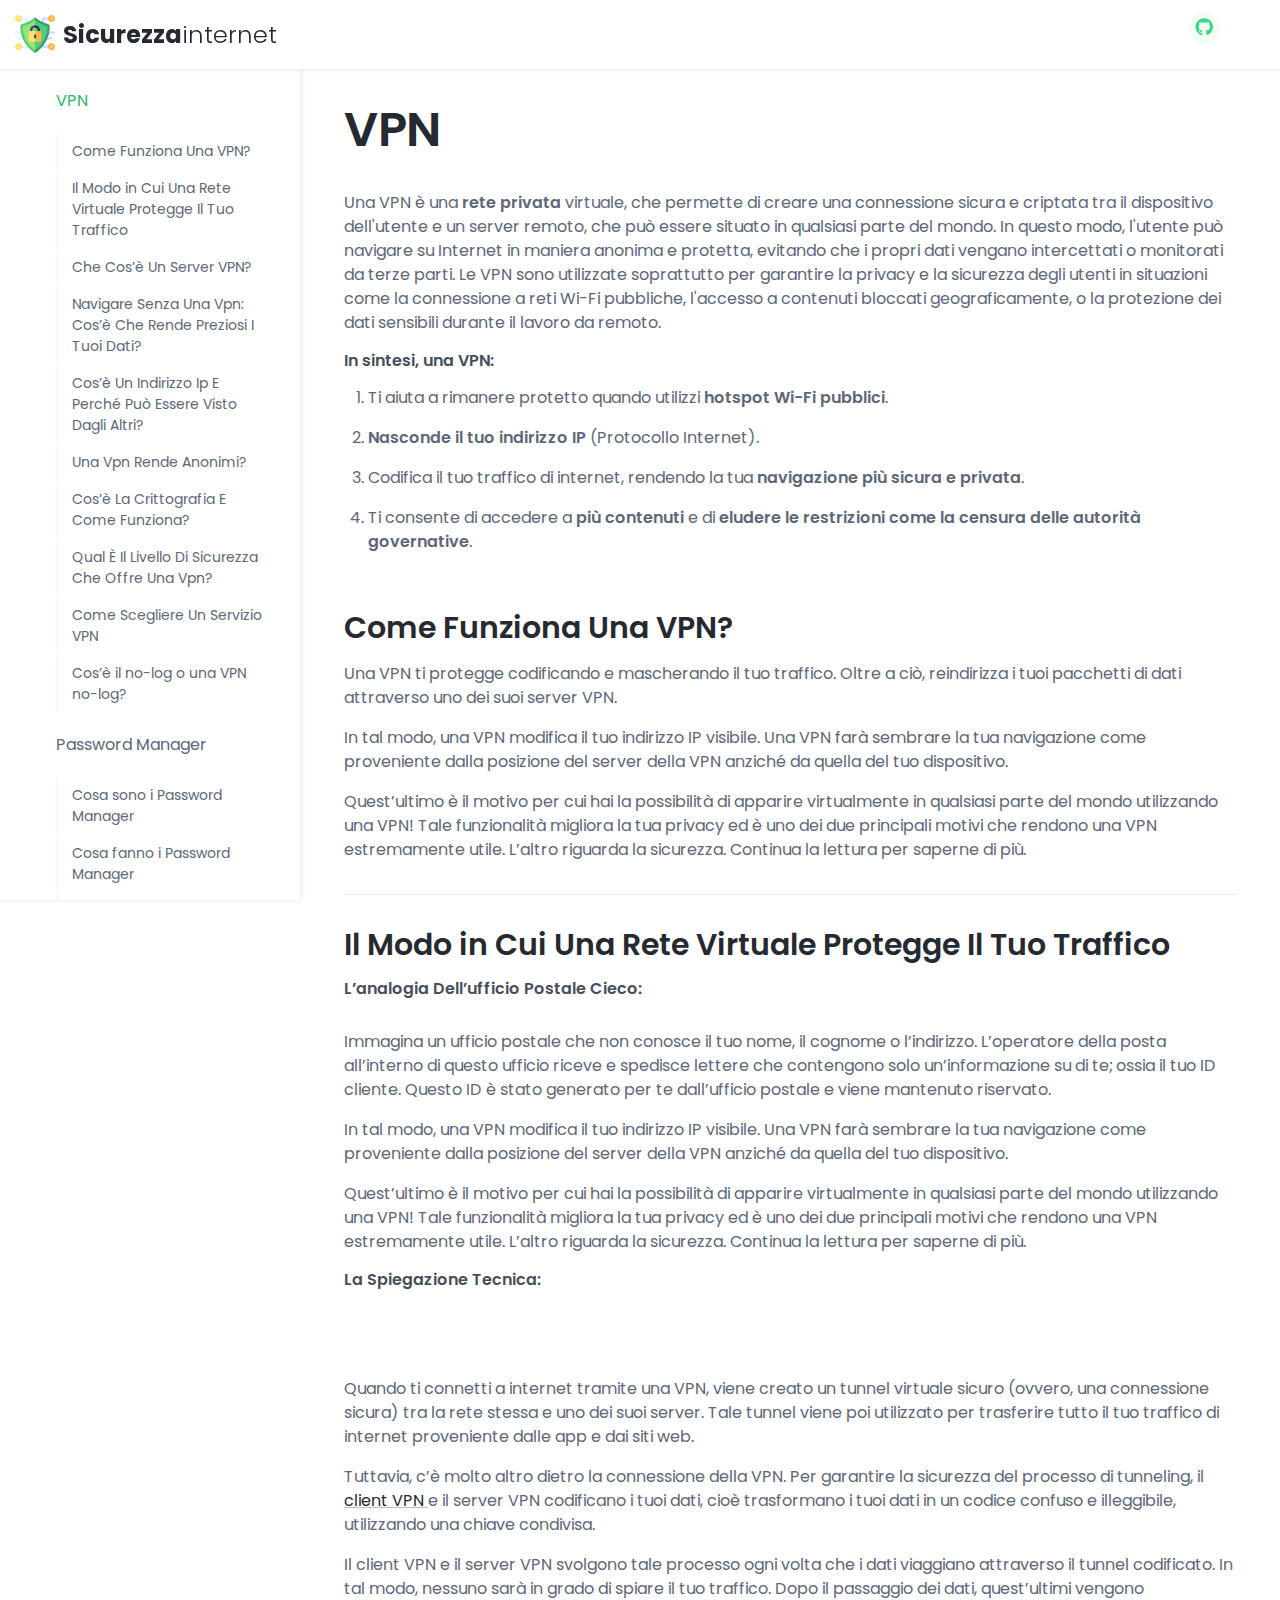
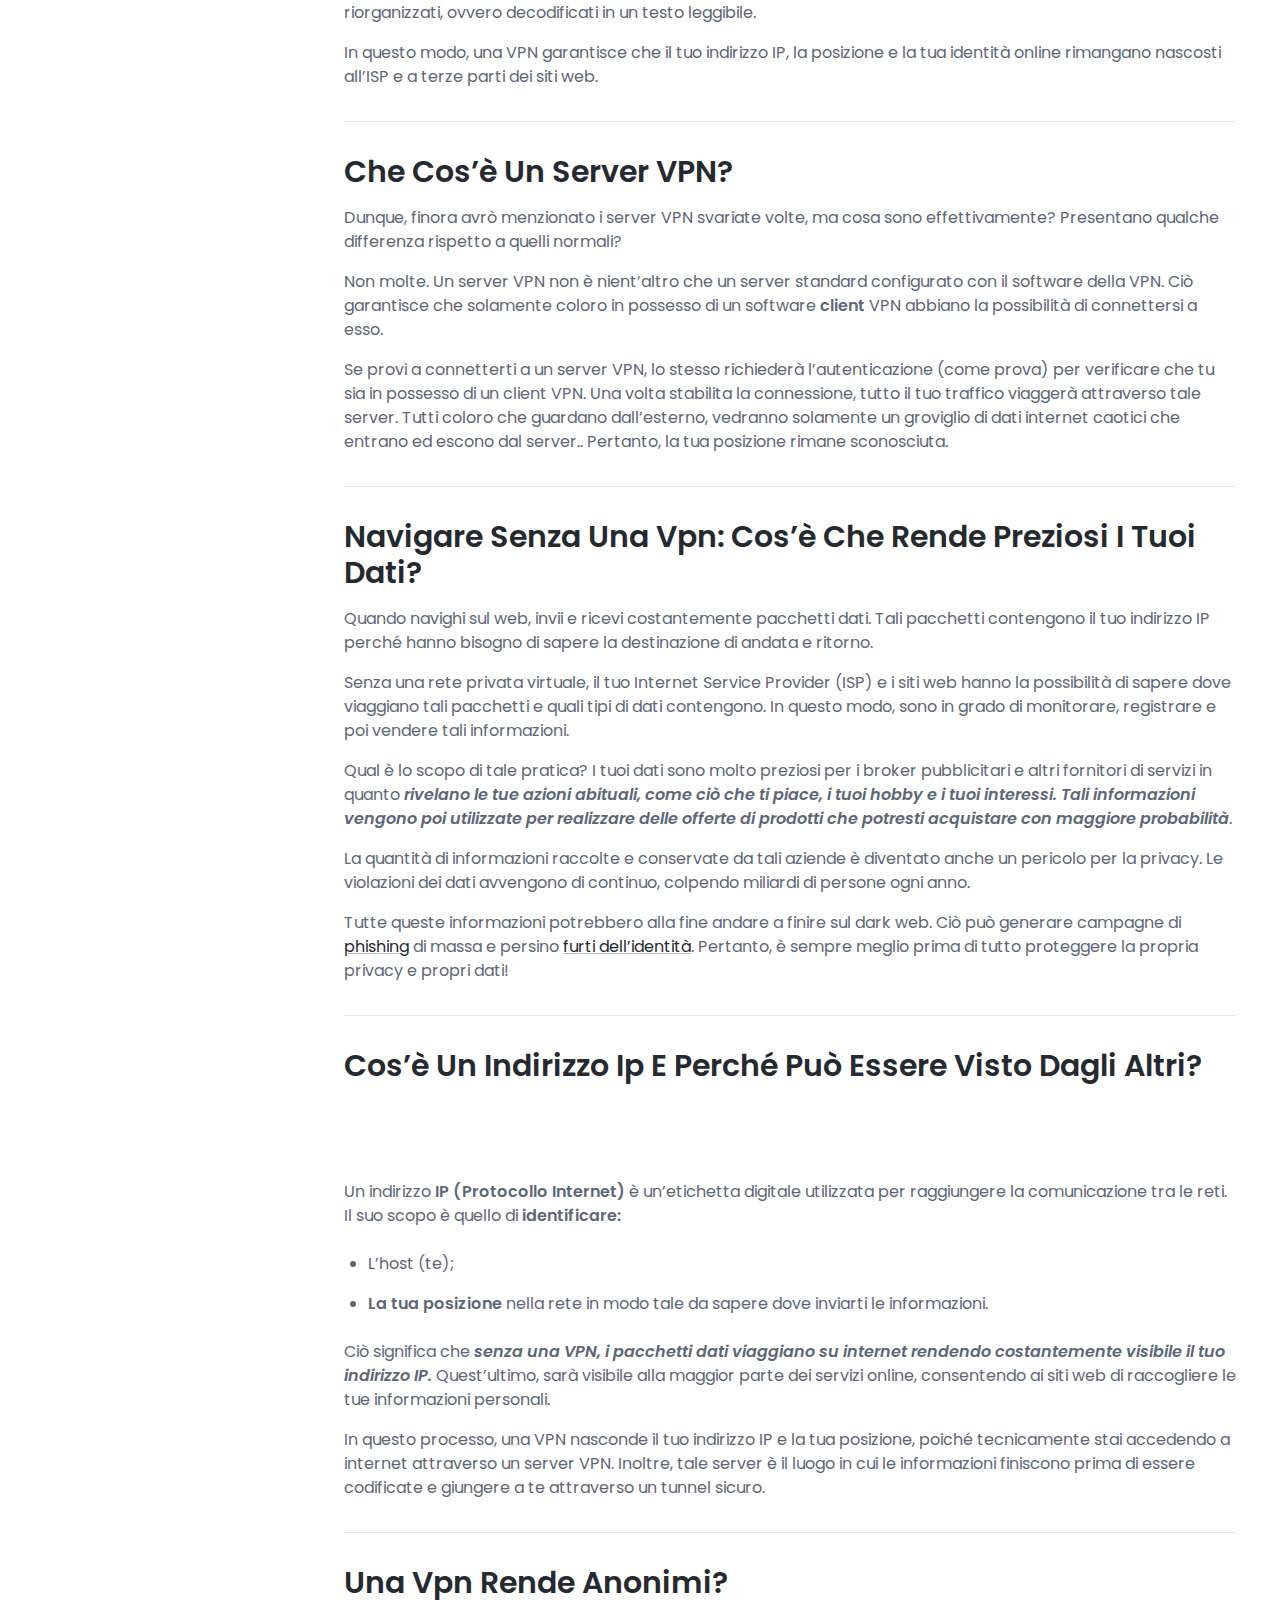
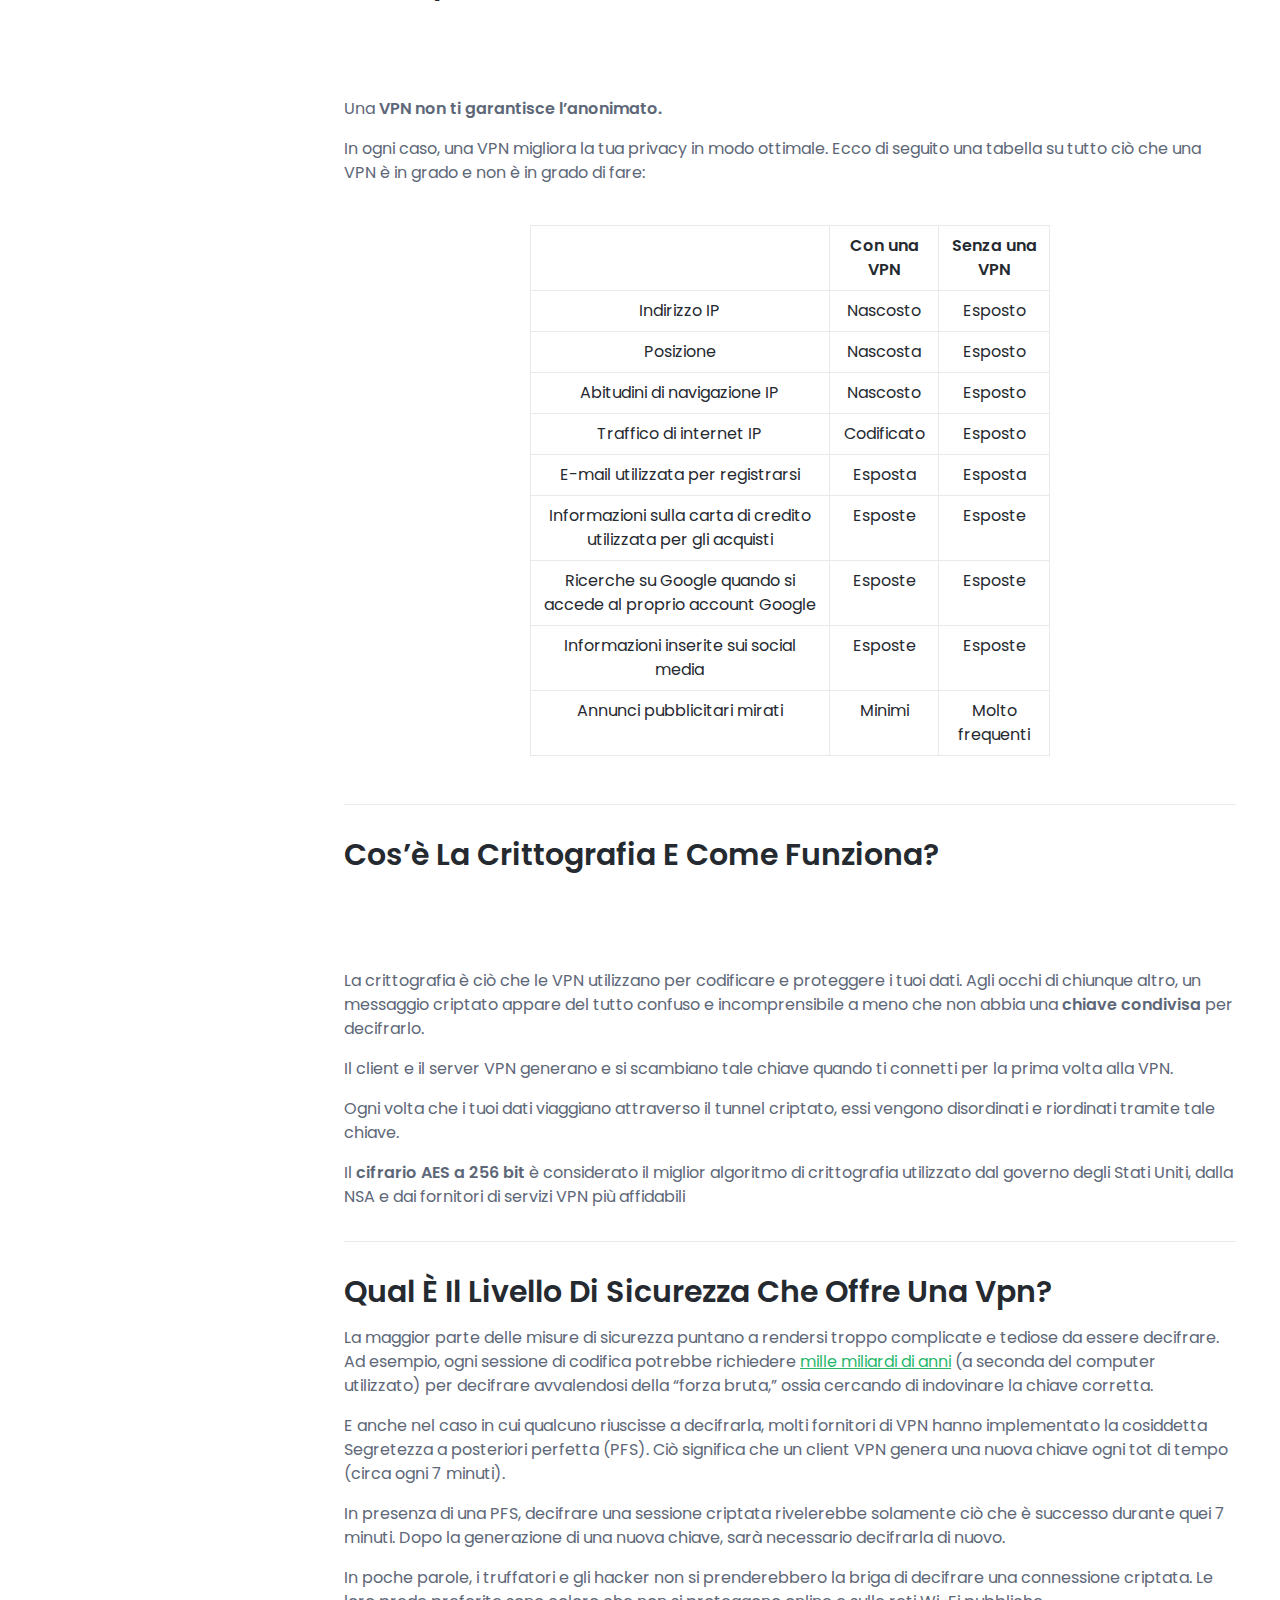
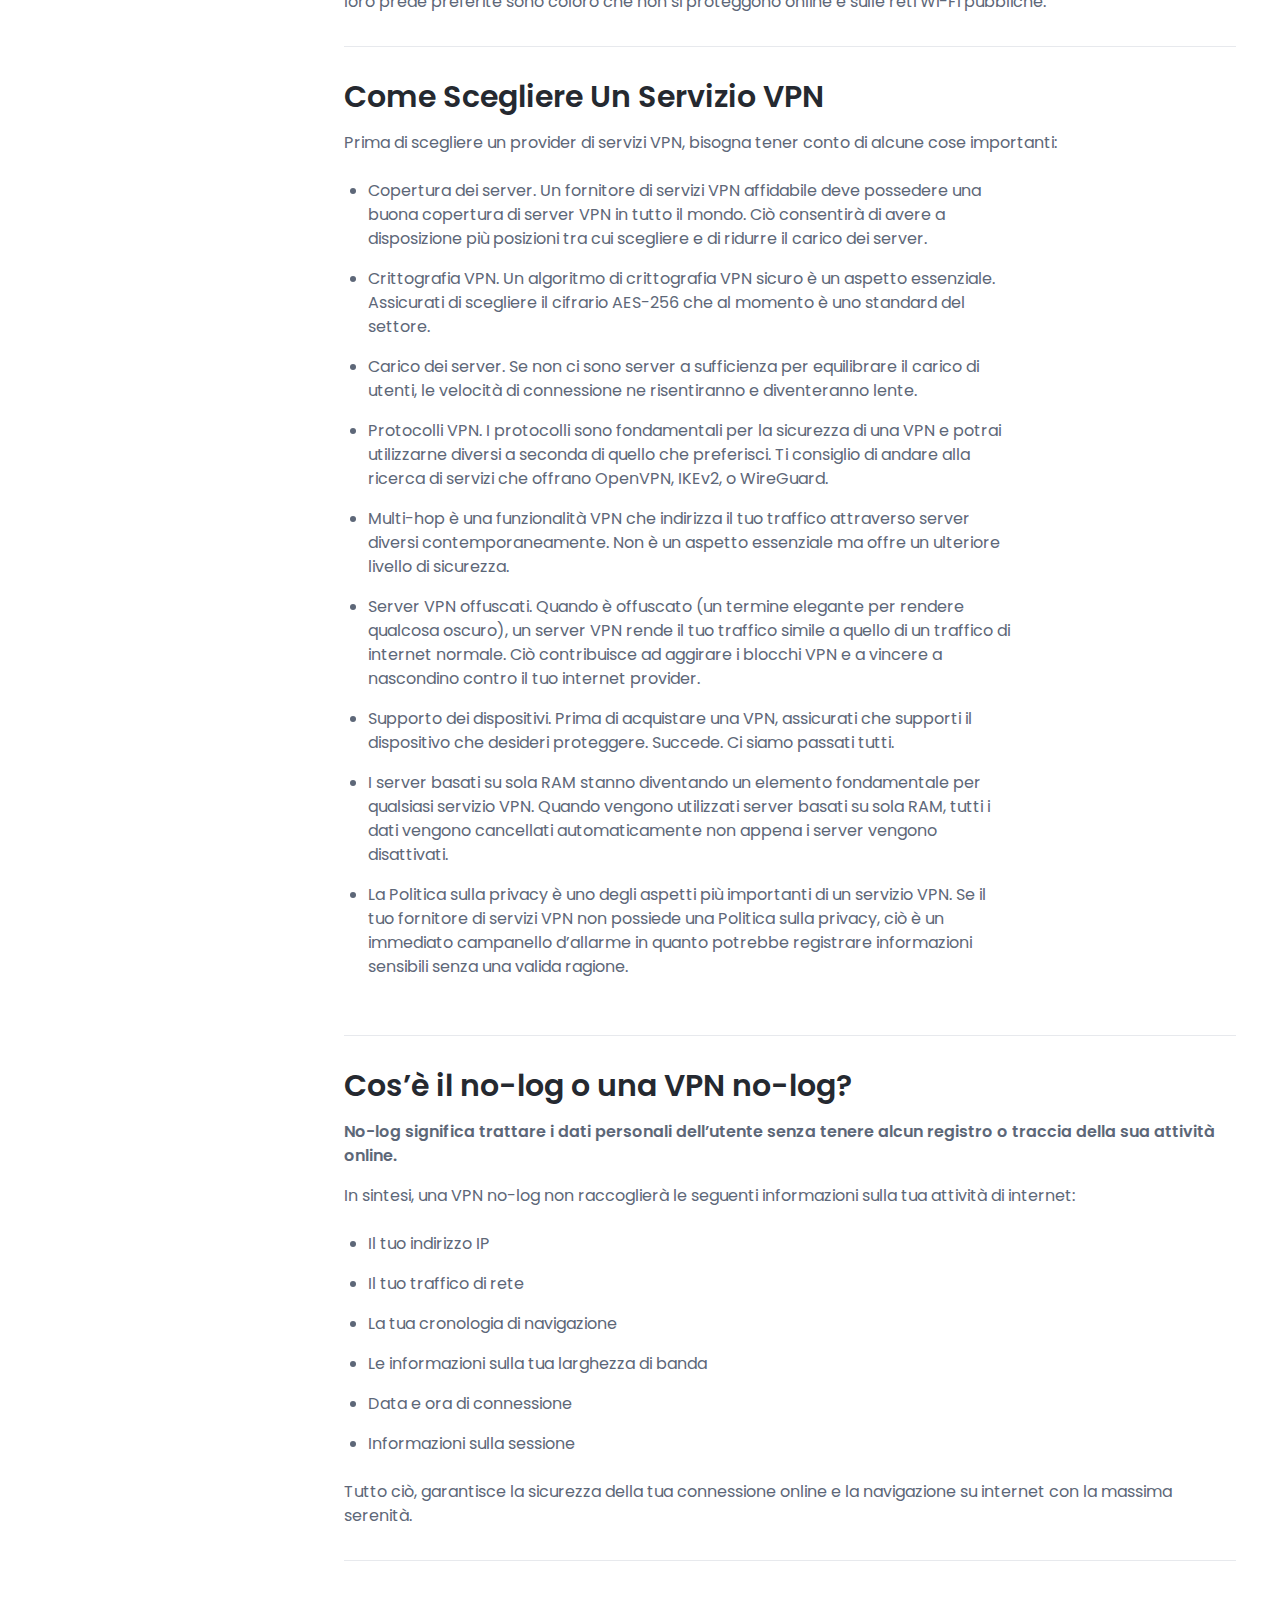
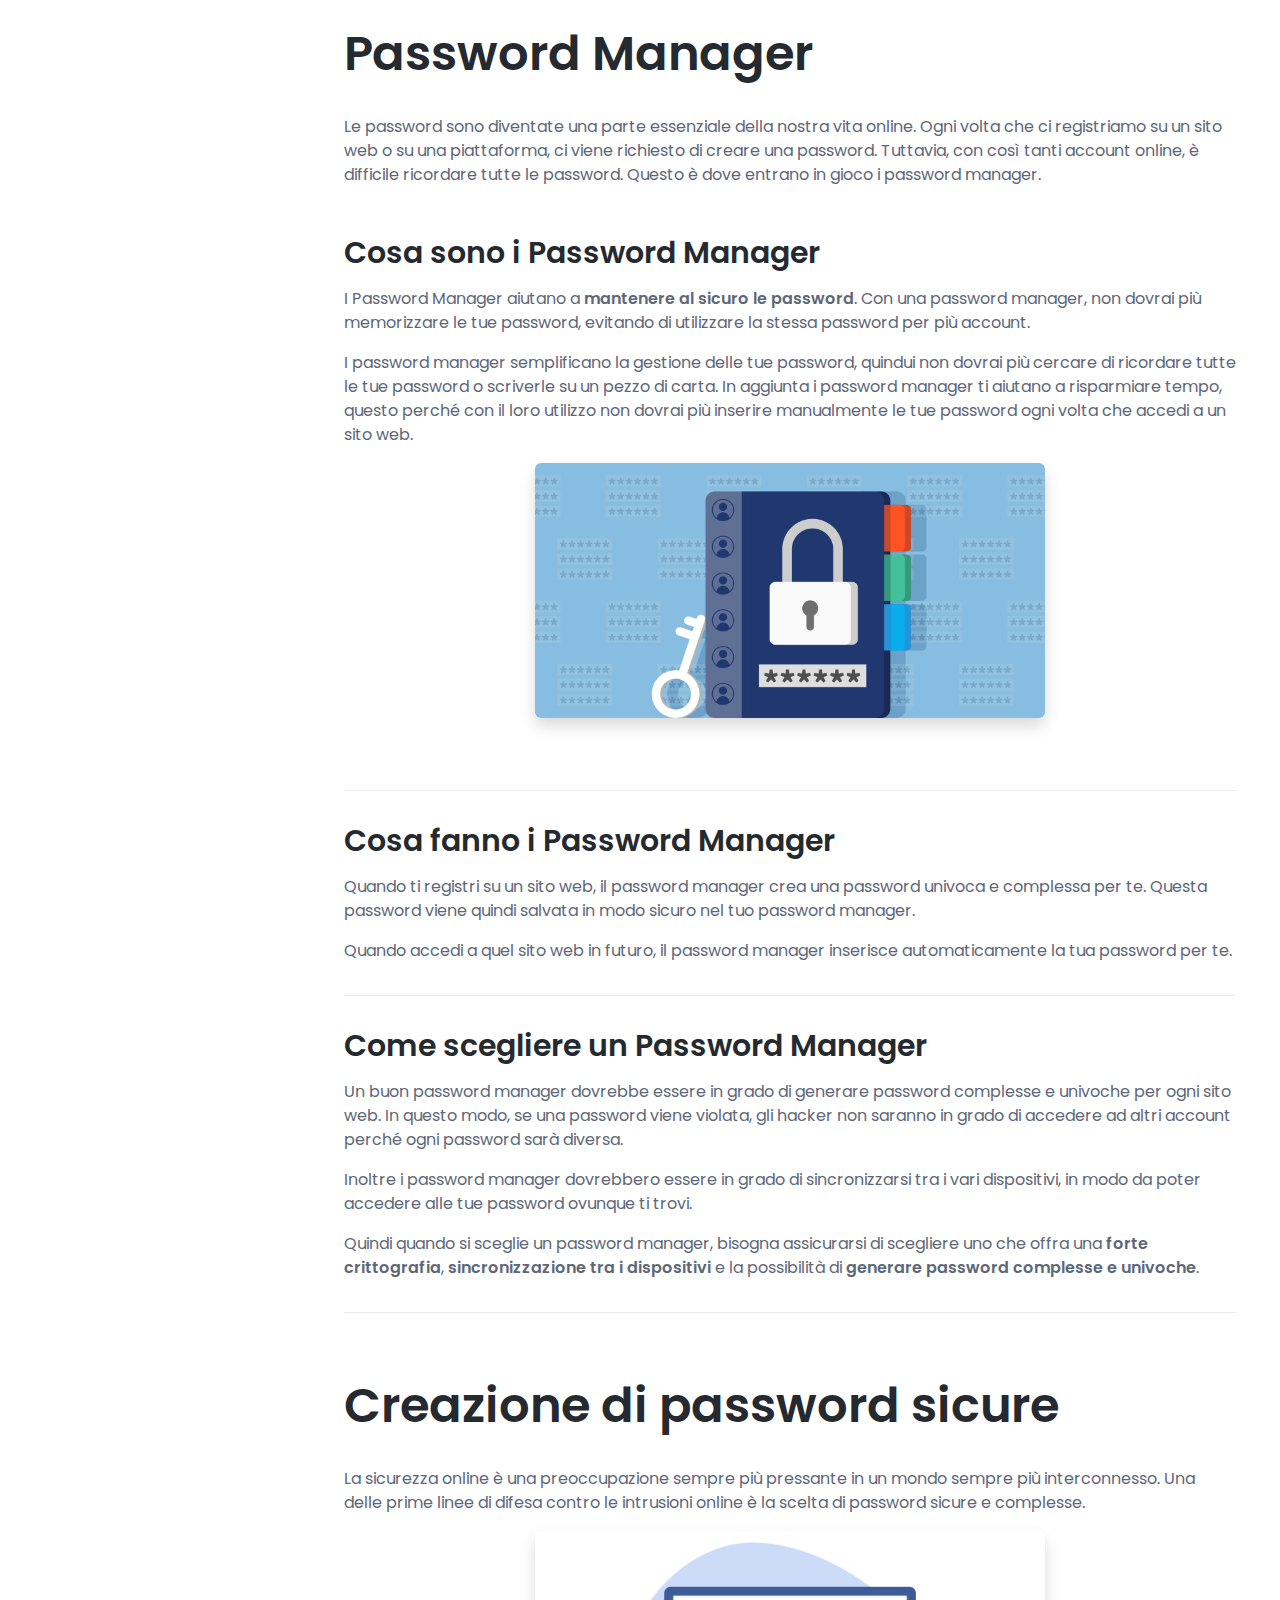
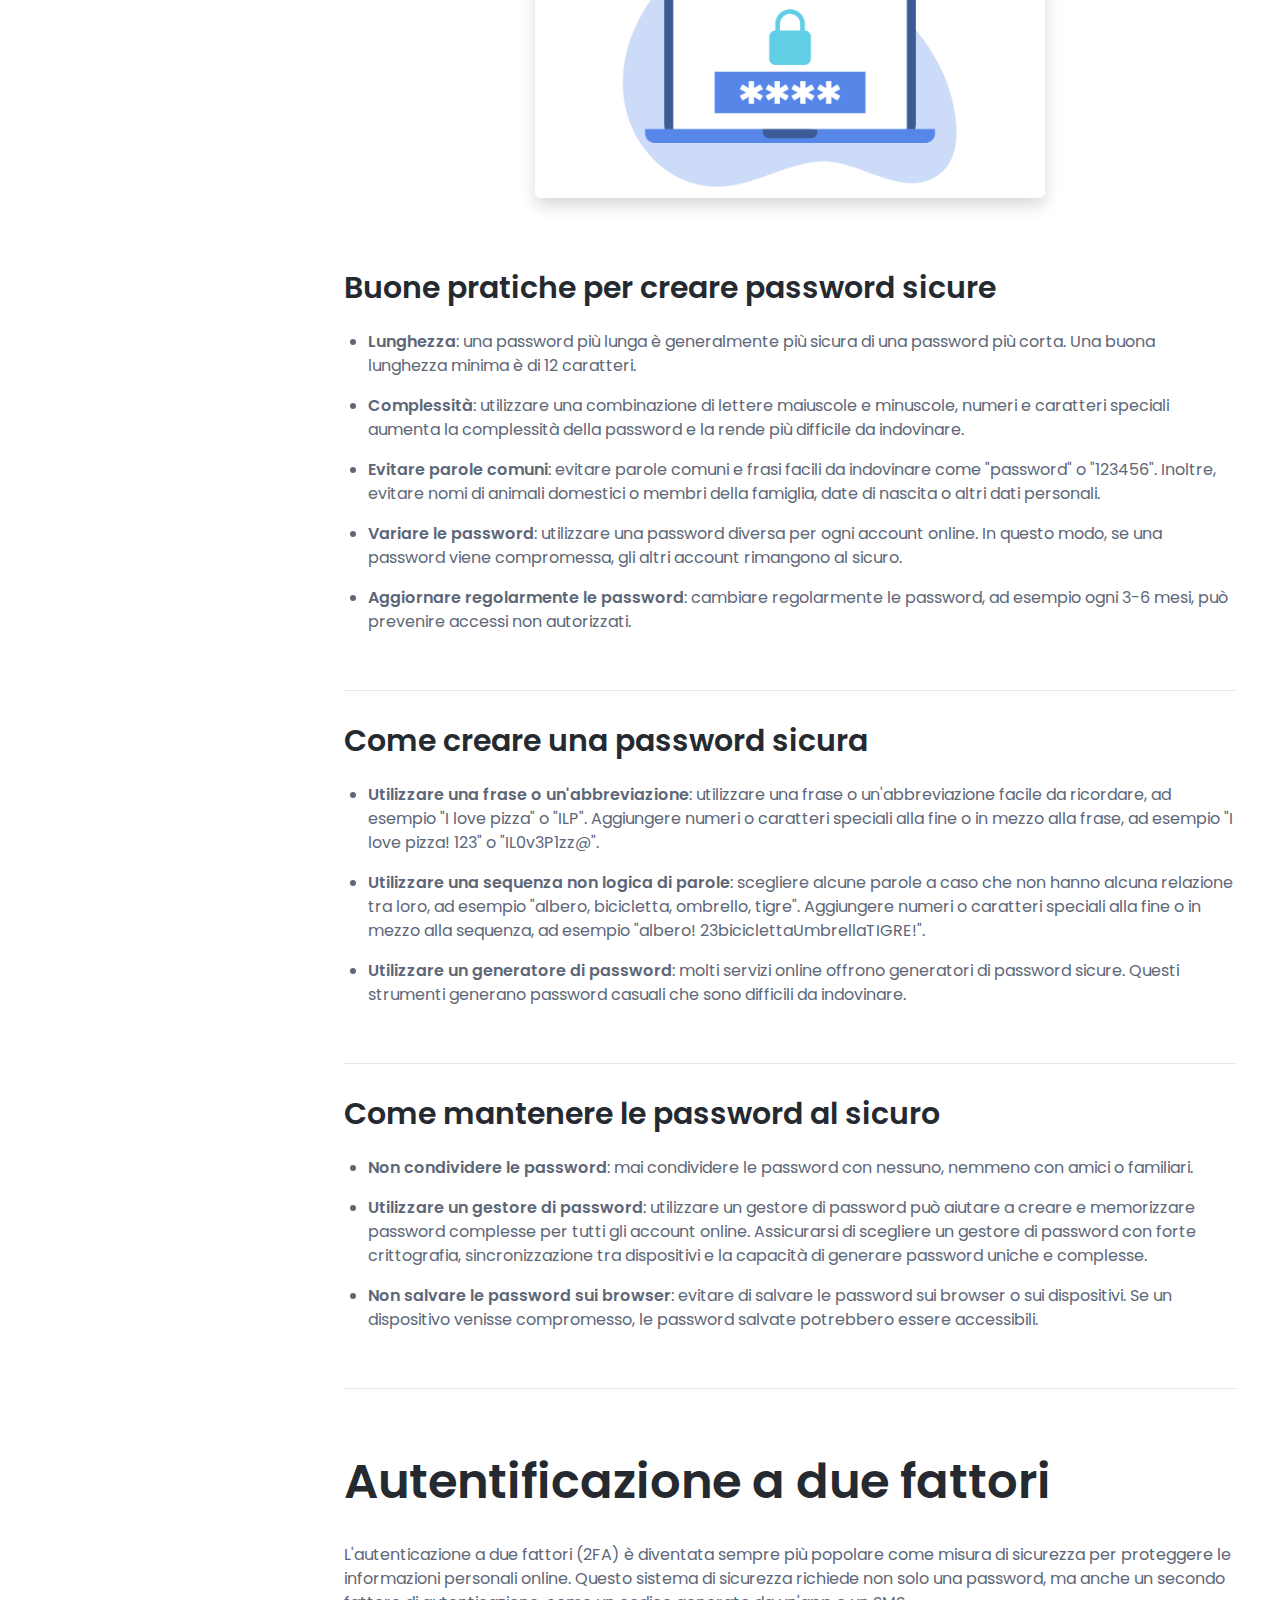
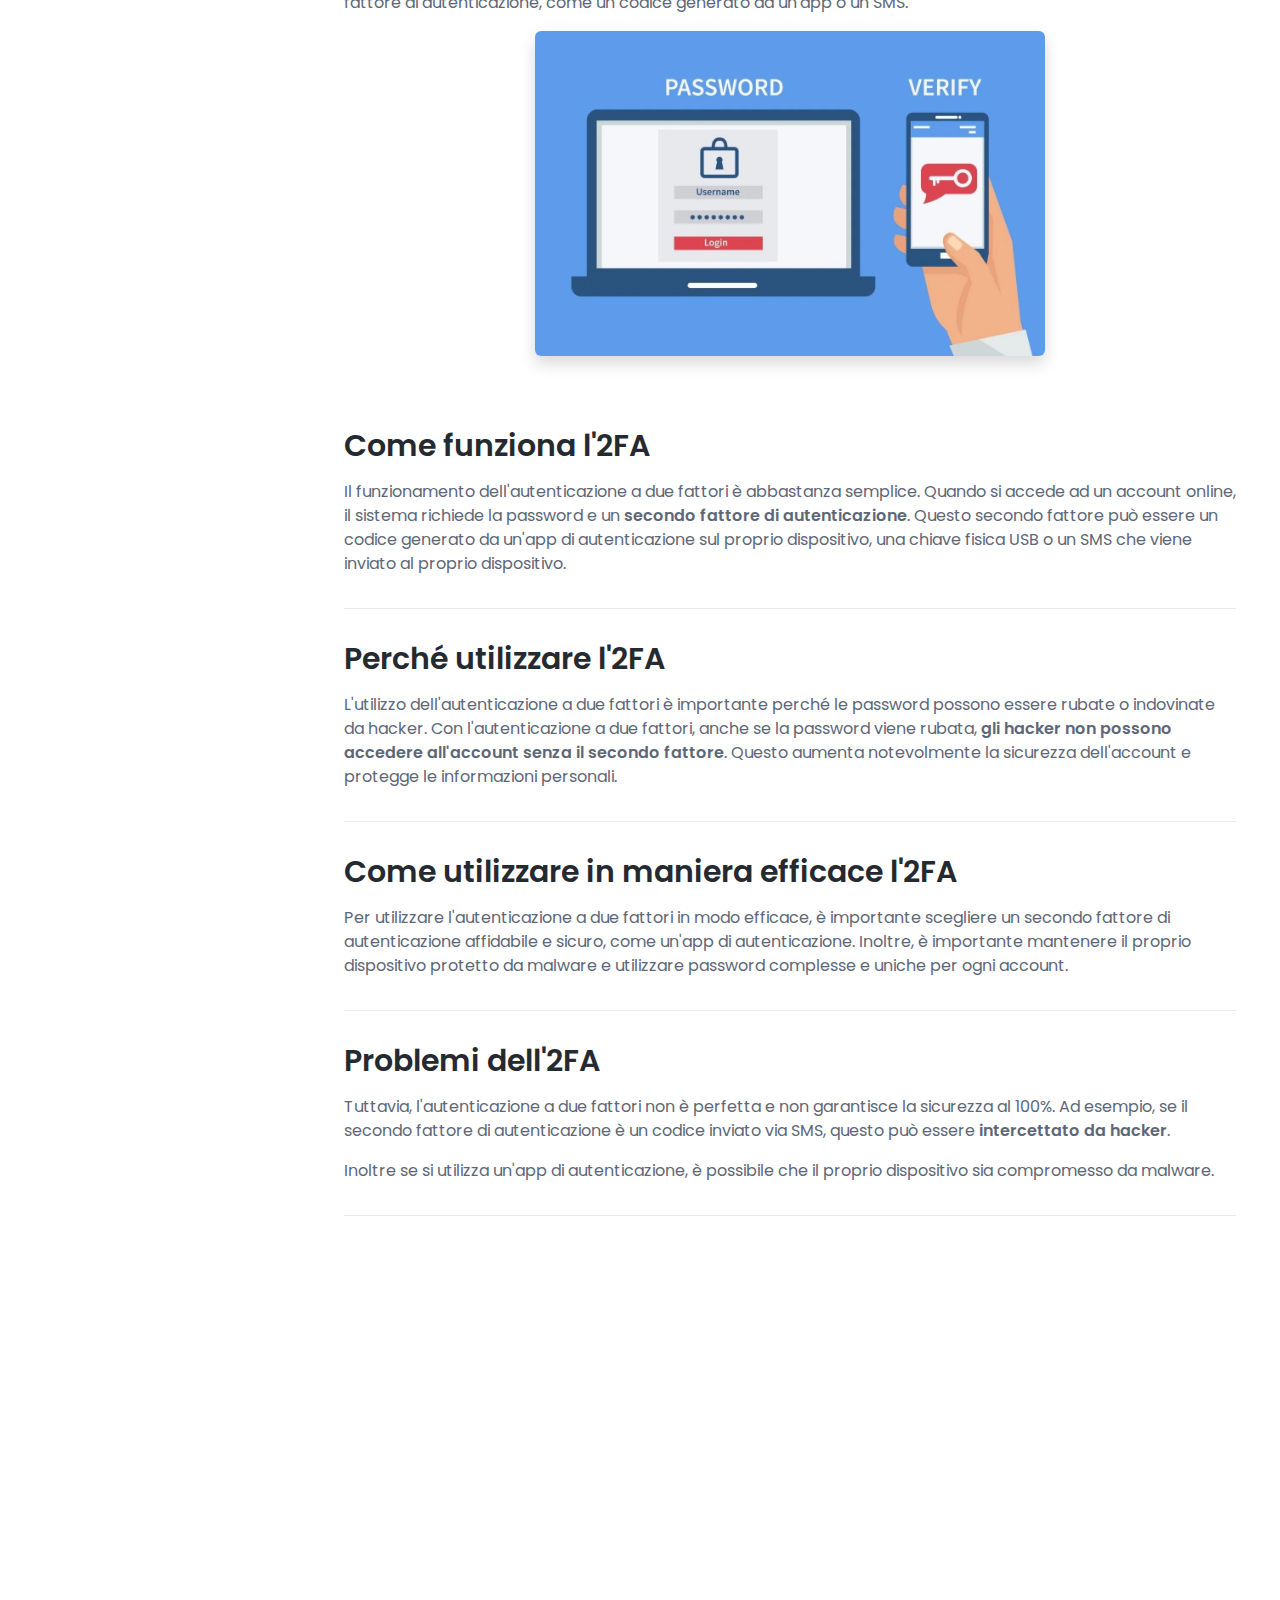
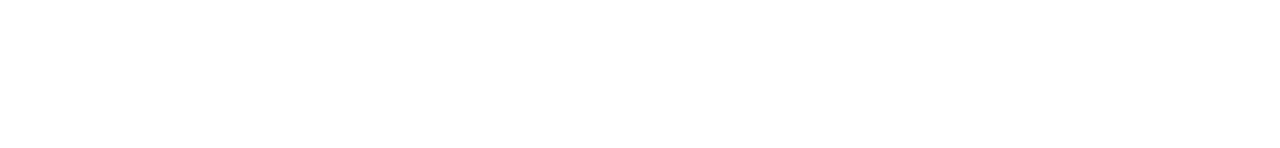
==== commit 05e92582: "anonimato" ====
--- a/index.html
+++ b/index.html
@@ -315,13 +315,8 @@
                                         alt="" title="" /></a>
                             </div>
                         </div>
-                        <p>No, una <b>VPN non ti garantisce l’anonimato.</b> E non credere a chiunque ti dica il
-                            contrario.</p>
-
-                        <p>Mettiamo una cosa in chiaro, senza troppi fronzoli: l’anonimato su internet è pura fantasia.
-                            Sì, hai letto bene. <b><i>Non esiste alcun modo specifico che ti garantisca l’anonimato sul
-                                    web.</i></b>
-                        </p>
+                        <p>Una <b>VPN non ti garantisce l’anonimato.</b> 
+
                         <p>In ogni caso, una VPN migliora la tua privacy in modo ottimale. Ecco di seguito una tabella
                             su tutto ciò che una VPN è in grado e non è in grado di fare:</p> <br>
 
